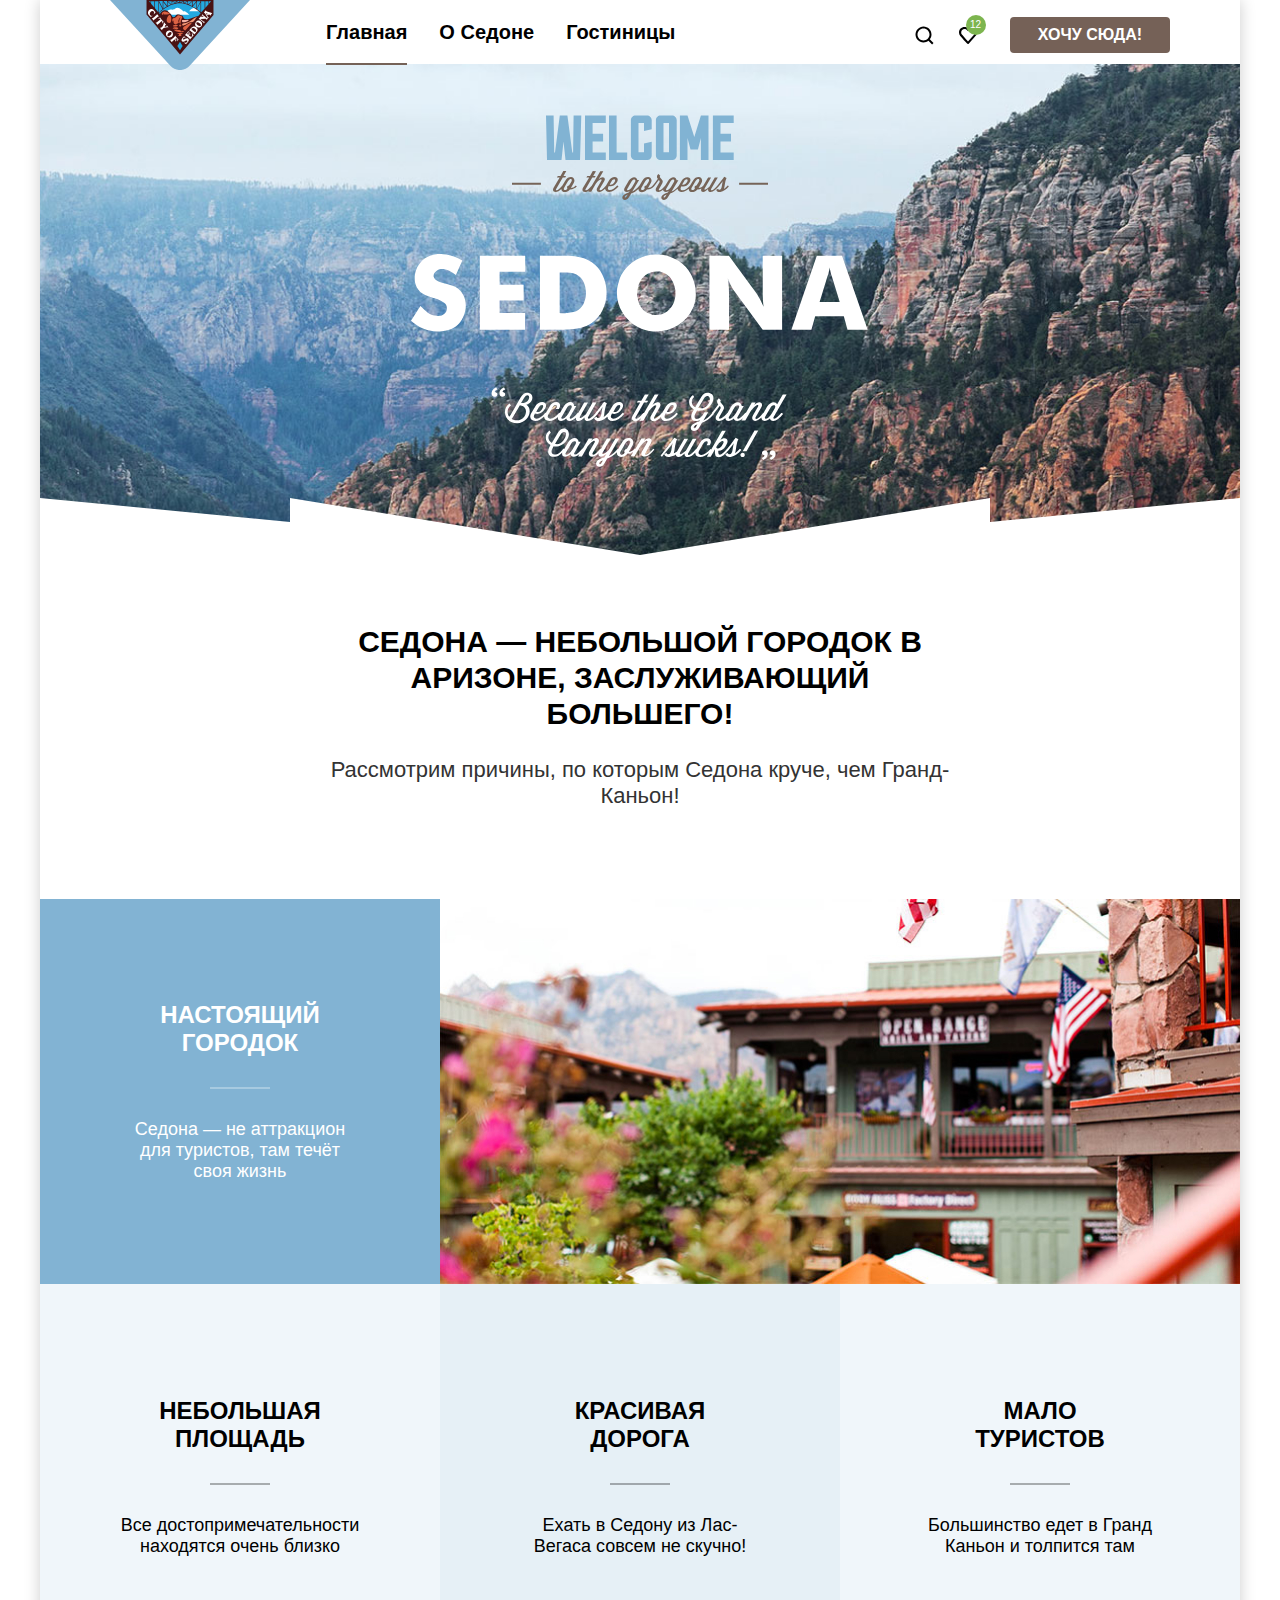
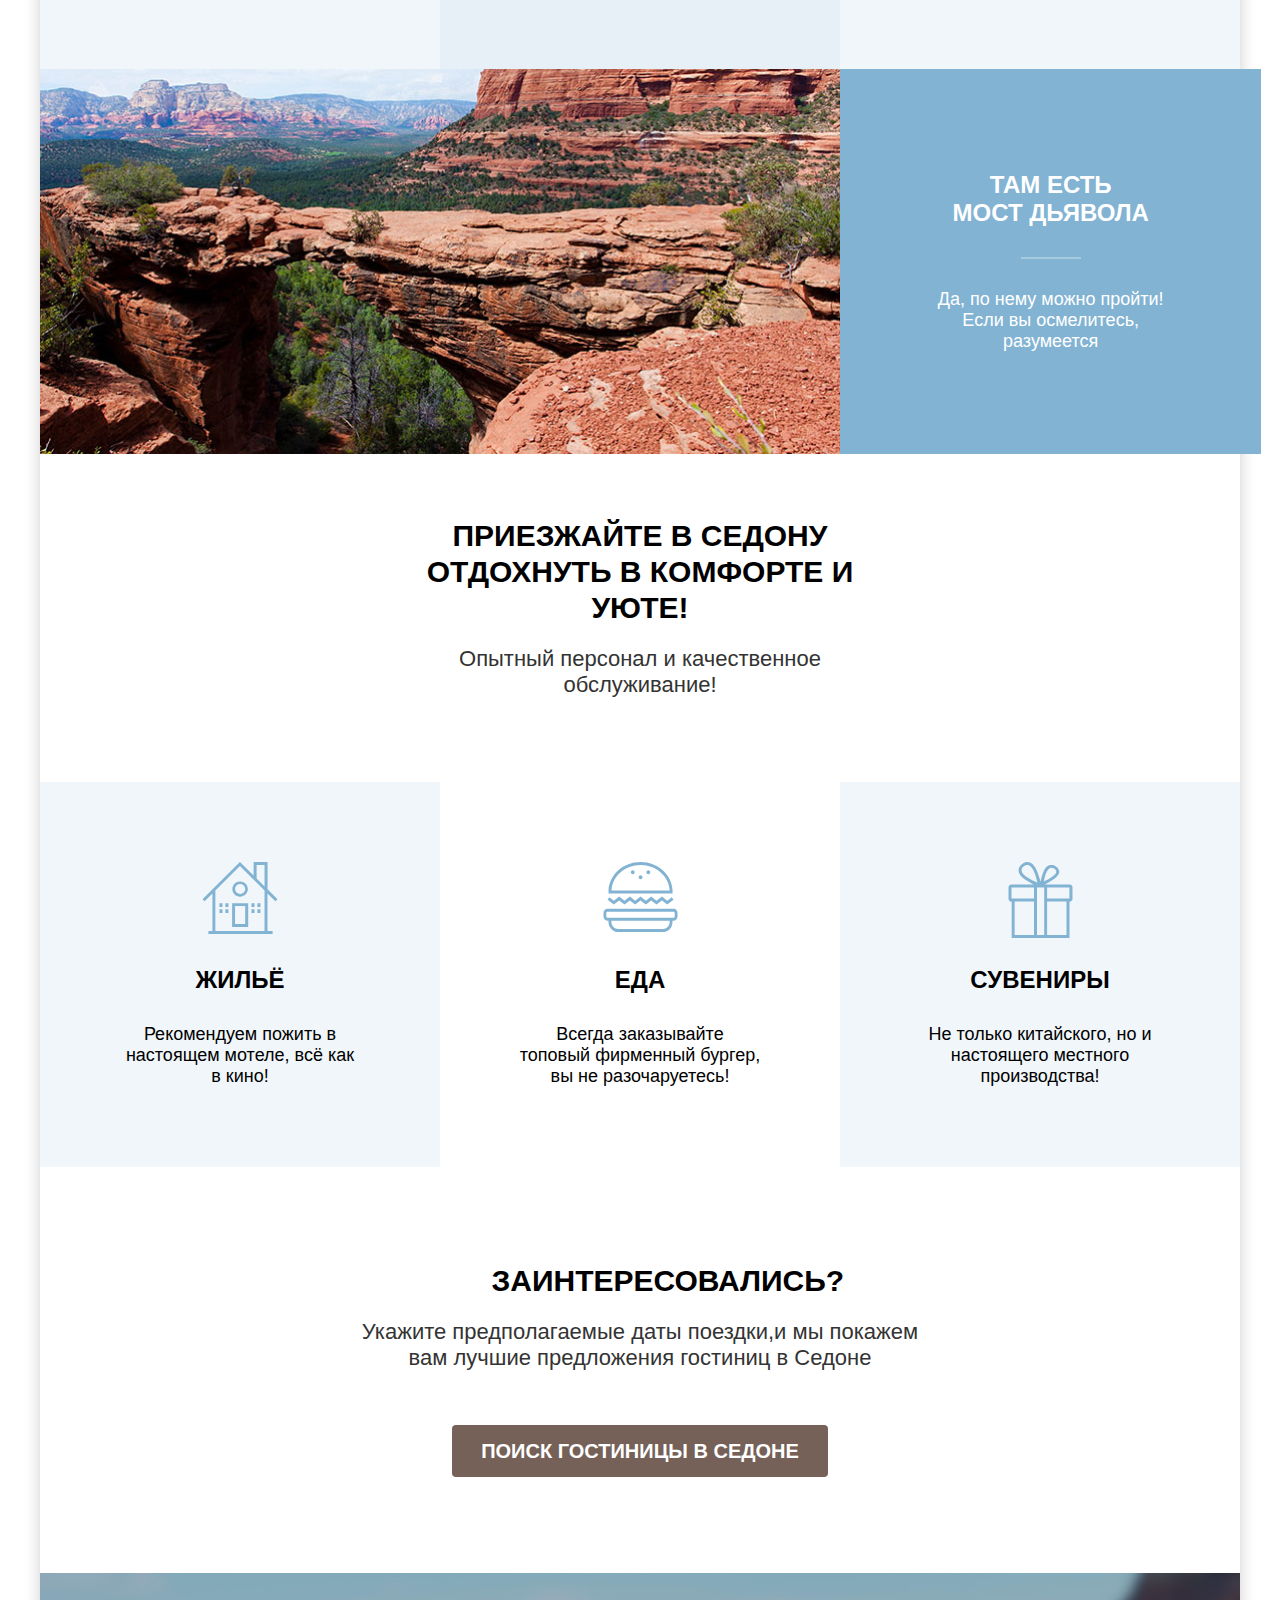
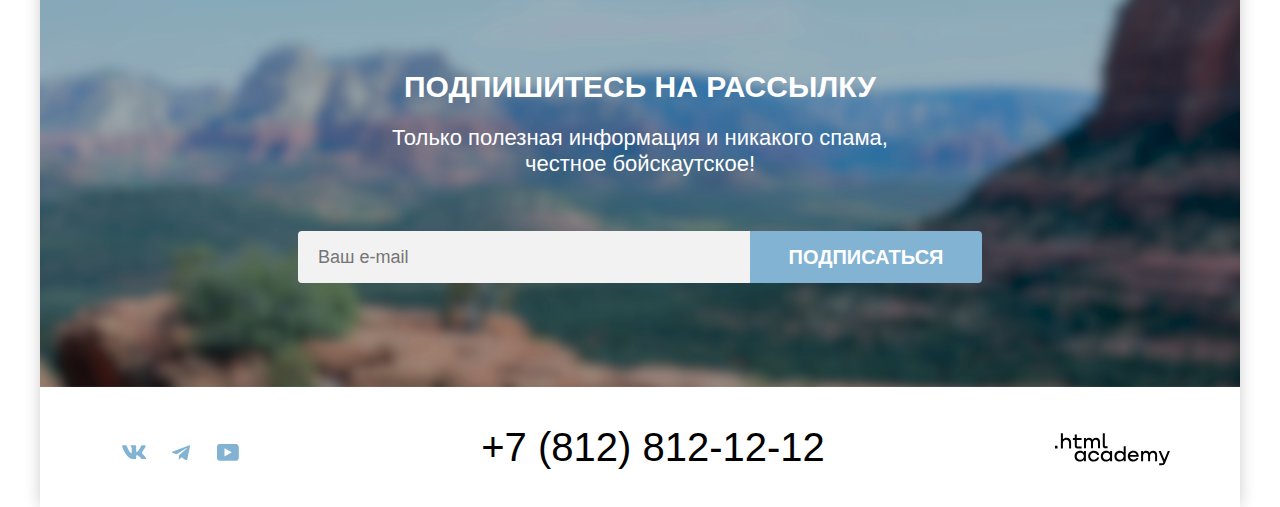
==== index.html @ 796d8c20 "Добавляет коррективы в декор, добавляет фавиконку" ====
<!DOCTYPE html>
<html lang="ru">

  <head>
    <meta charset="utf-8">
    <title>HTML Academy: Седона</title>
    <link href="styles/style.css" rel="stylesheet">
    <link rel="icon" href="favicon.ico" sizes="32x32">
  </head>

  <body class="page">
    <div class="page-container">
      <header class="page-header">
        <nav class="main-nav">
          <a class="logo" href="index.html">
            <img class="logo-image" src="images/logo_sedona.svg" width="140" height="70" alt="Логотип сайта Седона">
          </a>
          <ul class="nav-list">
            <li class="nav-item">
              <a class="nav-link current" href="index.html">Главная</a>
            </li>
            <li class="nav-item">
              <a class="nav-link" href="#">О Седоне</a>
            </li>
            <li class="nav-item">
              <a class="nav-link" href="catalog.html">Гостиницы</a>
            </li>
          </ul>
          <ul class="user-menu-list">
            <li class="user-menu-item">
              <a class="search-link" href="#">
                <span class="visually-hidden">Поиск</span>
              </a>
            </li>
            <li class="user-menu-item">
              <a class="favority-link" href="#">
                <span class="visually-hidden">Гостиниц в изранном</span>
                <span class="like-number-icon">12</span>
              </a>
            </li>
            <li class="user-menu-item want-here-button">
              <a class="button want-here" href="#">Хочу сюда!</a>
            </li>
          </ul>
        </nav>
      </header>

      <main class="page-main">
        <section class="hero">
          <h1 class="visually-hidden">
            Добро пожаловать в Седону</h1>
          <img src="images/welcome.svg" width="458" height="352"
            alt="Welcome to the gorgeous Sedona, because the Grand Canyon sucks!">
        </section>
        <section class="advantages">
          <div class="advantages-title">
            <h2>Седона — небольшой городок в Аризоне, заслуживающий большего!</h2>
            <p class="advantages-main-discription">Рассмотрим причины, по которым Седона круче, чем Гранд-Каньон!</p>
          </div>
          <ul class="advantages-list">
            <li class="advantages-item advantages-background">
              <div class="background-title">
                <h3>Настоящий городок</h3>
                <p class="advantages-description order-1">Седона — не аттракцион для туристов, там течёт своя жизнь</p>
              </div>
              <img src="images/advantages_photo_1.jpg" width="800" height="385"
                alt="Дом с открытой мансардой на фоне гор">
            </li>
            <li class="advantages-item opacity-12">
              <h3>Небольшая площадь</h3>
              <p class="advantages-description">Все&nbsp;достопримечательности находятся очень близко</p>
            </li>
            <li class="advantages-item opacity-20">
              <h3>Красивая дорога</h3>
              <p class="advantages-description">Ехать в Седону из Лас-Вегаса совсем не скучно!</p>
            </li>
            <li class="advantages-item opacity-12">
              <h3>Мало туристов</h3>
              <p class="advantages-description">Большинство едет в Гранд Каньон и толпится там</p>
            </li>
            <li class="advantages-item advantages-background-revers">
              <div class="background-title">
                <h3>Там есть мост&nbsp;дьявола</h3>
                <p class="advantages-description">Да, по нему можно пройти! Если вы осмелитесь, разумеется</p>
              </div>
              <img src="images/advantages_photo_2.jpg" width="800" height="385" alt="Каменный мост через каньон">
            </li>
          </ul>
        </section>
        <section class="services">
          <div class="services-title">
            <h2>Приезжайте в Седону отдохнуть в комфорте и уюте!</h2>
            <p>Опытный персонал и качественное обслуживание!</p>
          </div>
          <ul class="services-list">
            <li class="services-item housing">
              <h3>Жильё</h3>
              <p class="services-description">Рекомендуем пожить в настоящем мотеле, всё как в кино!</p>
            </li>
            <li class="services-item food">
              <h3>Еда</h3>
              <p class="services-description">Всегда заказывайте топовый&nbsp;фирменный&nbsp;бургер, вы не
                разочаруетесь!</p>
            </li>
            <li class="services-item gifts">
              <h3>Сувениры</h3>
              <p class="services-description">Не только китайского, но и настоящего местного производства!</p>
            </li>
          </ul>
        </section>
        <section class="hotels">
          <div class="hotels-title">
            <h2>Заинтересовались?</h2>
            <p>Укажите предполагаемые даты поездки,и мы покажем вам лучшие предложения гостиниц в Седоне</p>
          </div>
          <a class="button search-hotel" href="#">Поиск гостиницы в Седоне</a>
        </section>
        <section class="subscribe">
          <div class="subscribe-title">
            <h2>Подпишитесь на рассылку</h2>
            <p>Только полезная информация и никакого спама, честное&nbsp;бойскаутское!</p>
          </div>
          <form class="subscribe-form" action="https://echo.htmlacademy.ru/" method="post">
            <label for="email">
              <span class="visually-hidden">Ваш e-mail</span>
              <input type="email" name="email-data" id="email" placeholder="Ваш e-mail">
            </label>
            <button class="subscribe-button" type="submit">Подписаться</button>
          </form>
        </section>
      </main>

      <footer class="page-footer">
        <div class="footer-wrapper">
          <h2 class="visually-hidden">Мы в социальных сетях</h2>
          <ul class="social-list">
            <li class="social-item">
              <a class="social-link vk" href="#">
                <span class="visually-hidden">VKontakte</span>
              </a>
            </li>
            <li class="social-item">
              <a class="social-link twitter" href="#">
                <span class="visually-hidden">Twitter</span>
              </a>
            </li>
            <li class="social-item">
              <a class="social-link youtube" href="#">
                <span class="visually-hidden">Youtube</span>
              </a>
            </li>
          </ul>
          <div class="contacts">
            <a class="phone-number" href="tel:+78128121212">+7 (812) 812-12-12</a>
          </div>
          <a class="developer-link" href="https://htmlacademy.ru/intensive/htmlcss">
            <img class="developer-image" src="images/logo_developer.svg" width="115" height="33"
              alt="Логотип htmlacademy">
          </a>
        </div>
      </footer>
    </div>
  </body>

</html>
---- styles/style.css ----
@font-face {
  font-family: "PT Sans";
  src: url("../fonts/ptsans-400.woff2") format("woff2");
  font-weight: 400;
  font-style: normal;
  font-display: swap;
}

@font-face {
  font-family: "PT Sans";
  src: url("../fonts/ptsans-700.woff2") format("woff2");
  font-weight: 700;
  font-style: normal;
  font-display: swap;
}

body {
  min-height: 100%;
  margin: 0 auto;
  color: rgba(0, 0, 0, 1);
  font-family: 'PT Sans', 'Arial', sans-serif;
  font-weight: 400;
  font-style: normal;
  font-size: 22px;
  line-height: 26px;
  background-color: rgba(255, 255, 255, 1);
}

.page-container {
  display: flex;
  flex-direction: column;
  min-height: 100vh;
  width: 1200px;
  max-width: 1200px;
  margin: 0 auto;
  box-shadow: 0 0 15px rgba(0, 0, 0, 0.2);
}

.page-main, .catalog-main {
  flex-grow: 1;
}

.page-header {
  position: relative;
}

.logo {
  display: block;
  width: 140px;
  margin-right: 30px;
}

.logo img {
  display: inline-block;
  vertical-align: top;
}

.hero {
  width: 1200px;
  background-color: rgba(164, 203, 227, 1);
  background-image: url(../images/background_mask.svg), url(../images/background_hero.jpg);
  background-repeat: no-repeat, no-repeat;
  background-position: 50% 100%, 50% 50%;
  background-size: contain, cover;
  margin: 0;
  margin-top: -6px;
  padding: 51px 371px 82px 371px;
  box-sizing: border-box;
}

.subscribe, .subscribe-catalog, .filter-wrapper {
  color: rgba(255, 255, 255, 1);
  background-image: url(../images/background_subscribe.png);
  background-repeat: no-repeat;
  background-position: 50% 50%;
  background-size: cover;
  background-color: rgba(164, 203, 227, 1);
  margin: 0;
  padding: 96px 258px 104px 258px;
}

.subscribe form {
  text-align: center;
}

.subscribe-catalog {
  background-image: none;
  background-color: rgba(255, 255, 255, 1);
}

.subscribe-catalog h2 {
  color: rgba(0, 0, 0, 1);
}

.subscribe-catalog .subscribe-catalog-description, .subscribe p {
  font-size: 22px;
  line-height: 26px;
  color: rgba(51, 51, 51, 1);
  margin-top: 20px;
  margin-bottom: 54px;
}

.subscribe p {
  margin-bottom: 20px;
}

.filter-wrapper {
  background-image: url(../images/background_filter.png);
  background-color: rgba(113, 162, 191, 1);
  margin-top: -6px;
  margin-bottom: 50px;
  padding: 70px;
  padding-top: 35px;
}

.filter-wrapper h1 {
  margin: 0;
  padding: 0;
}

.breadcrumbs-link {
  color: rgba(255, 255, 255, 1);
  font-size: 16px;
  line-height: 21px;
  text-decoration: none;
}

.advantages-background, .advantages-background-revers {
  background-color: rgba(130, 179, 211, 1);
  color: rgba(255, 255, 255, 1);
  margin: 0;
}

.subscribe-form input,
.cost input {
  font-family: inherit;
  font-weight: inherit;
  font-size: 18px;
  line-height: 24px;
}

.cost input {
  color: rgba(0, 0, 0, 1);
  font-weight: 700;
  padding: 12px 0 12px 20px;
}

.details, .favority-button, .current-favority {
  max-width: 140px;
  display: block;
  padding: 8px 12px;
  color: rgba(255, 255, 255, 1);
  border-radius: 4px;
  font-family: inherit;
  font-weight: 700;
  font-size: 16px;
  line-height: 20px;
  text-transform: uppercase;
  border: none;
  box-sizing: border-box;
  text-align: center;
  overflow-wrap: break-word;
}

.details{
  background-color: rgba(117, 97, 87, 1);
  text-decoration: none;
}

.favority-button {
  background-color: rgba(130, 179, 211, 1);
}

.current-favority {
  background-color: rgba(125, 181, 79, 1);
}

.nav-list a,
.social-item a,
.contacts a,
.hotel-view-item a,
.hotel-link,
.pagination-link {
  color: rgba(0, 0, 0, 1);
  text-decoration: none;
  padding: 0;
}

.nav-item {
  position: relative;
  font-weight: 700;
  font-size: 20px;
  line-height: 24px;
}

.advantages h2,
.services-title h2,
.hotels h2,
.subscribe h2,
.footer-wrapper h2 .hotel-sorting h2,
.pagination h2,
.subscribe-catalog h2,
.cost-select-wrapper h2 {
  font-weight: 700;
  font-size: 30px;
  line-height: 36px;
  text-transform: uppercase;
  text-align: center;
  margin: 0;
}

.advantages-item h3,
.services-item h3,
.hotel-gallery-item h3 {
  font-size: 24px;
  line-height: 28px;
  text-transform: uppercase;
  text-align: center;
}

.services-title p,
.hotels p {
  color: rgba(51, 51, 51, 1);
  font-size: 22px;
  line-height: 26px;
  text-align: center;
}

.advantages-item,
.advantages-item .advantages-description,
.services-item .services-description {
  font-size: 18px;
  line-height: 21px;
}

.services-item .services-description {
  margin: 0;
  margin-top: 15px;
  padding: 0;
  text-align: center;
}

.services-item h3 {
  margin: 0;
  margin-bottom: 15px;
}

.subscribe p,
.filter-wrapper p,
.filter-wrapper span {
  color: rgba(255, 255, 255, 1);
  text-align: center;
}

.opacity-12, .opacity-20, .services-item {
  width: 400px;
  min-height: 385px;
  background-color: rgba(131, 179, 211, 0.12);
  margin: 0;
  box-sizing: border-box;
  display: flex;
  justify-content: center;
  flex-direction: column;
  align-items: center;
}

.opacity-12, .opacity-20 {
  padding: 80px 85px;
}

.services-item {
  padding: 183px 85px 80px;
}
.opacity-12, .opacity-20 {
  gap: 30px;
}

.opacity-20 {
  background-color: rgba(131, 179, 211, 0.2);
}

.food {
  background-color: rgba(255, 255, 255, 1);
}

.services-item {
  justify-content: flex-end;
}

.search-hotel, .subscribe-button {
  display: block;
  color: rgba(255, 255, 255, 1);
  font-weight: 700;
  font-size: 20px;
  line-height: 36px;
  padding: 8px 0;
  text-transform: uppercase;
  text-align: center;
  text-decoration: none;
}

.search-hotel {
  margin: 0 auto;
  width: 376px;
  background-color: rgba(117, 97, 87, 1);
  border-radius: 4px;
}

.subscribe-button {
  width: 232px;
  background-color: rgba(130, 179, 211, 1);
  font-family: inherit;
  border: none;
  border-radius: 0 4px 4px 0;
}

.subscribe-button:hover, .filter-form-apply:hover, .favority-button:hover, .pagination-link:hover,
.subscribe-button:focus, .filter-form-apply:focus, .favority-button:focus, .pagination-link:focus {
  background-color: rgba(104, 162, 202, 1);
}

.subscribe-button:active, .filter-form-apply:active, .favority-button:active, .pagination-link:active {
  background-color: rgba(130, 179, 211, 1);
  color: rgba(255, 255, 255, 0.3);
}

.pagination-link:hover {
  border: 1px solid rgba(130, 179, 211, 1);
}

.phone-number {
  font-size: 40px;
  line-height: 40px;
}

.catalog-title {
  font-weight: 700;
  font-size: 60px;
  line-height: 78px;
}

.hotel-filter-form legend {
  font-weight: 700;
  font-size: 20px;
  line-height: 24px;
}

.hotel-filter-form label {
  font-size: 18px;
  line-height: 23px;
}

.hotel-gallery-list h3 {
  text-transform: none;
}

.filter-form-apply, .filter-form-reset {
  width: 191px;
  max-height: 36px;
  color: rgba(255, 255, 255, 1);
  border: transparent;
  padding: 8px;
  font-family: inherit;
  font-weight: 700;
  font-size: 16px;
  line-height: 20px;
  text-transform: uppercase;
  text-align: center;
  box-sizing: border-box;
}

.filter-form-apply {
  background-color: rgba(130, 179, 211, 1);
  border-radius: 4px;
  margin: 56px 0 32px 0;
}

.filter-form-reset {
  background-color: transparent;
  margin: 0;
}

.filter-form-reset:hover {
  opacity: 0.6;
}

.filter-form-reset:active {
  opacity: 0.3;
}

.cost-select-wrapper select {
  color: rgba(51, 51, 51, 1);
  font-family: inherit;
  font-weight: 400;
  font-style: normal;
  font-size: 18px;
  line-height: 21px;
}

.hotel-gallery-item .rating {
  width: 140px;
  color: rgba(51, 51, 51, 1);
  background-color: rgba(242, 242, 242, 1);
  font-size: 16px;
  line-height: 20px;
  text-transform: uppercase;
  padding: 9px 0 8px 0;
  border-radius: 4px;
  box-sizing: border-box;
  text-align: center;
}

.hotel-gallery-item p {
  font-size: 18px;
  line-height: 21px;
  color: rgba(51, 51, 51, 1);
  margin: 0;
  padding: 0;
}

.current-pagination,
.pagination-item .current-pagination-link {
  background-color: rgba(242, 242, 242, 1);
  color: rgba(0, 0, 0, 1);
  border-radius: 4px;
}

.ellipsis {
  background-color: rgba(255, 255, 255, 1);
}

.pagination-item .ellipsis-link {
  color: rgba(0, 0, 0, 1);
  background-color: rgba(255, 255, 255, 1)
}

.pagination-link {
  font-weight: 700;
  font-size: 20px;
  line-height: 36px;
  display: flex;
  justify-content: center;
  align-items: center;
  min-width: 60px;
  height: 60px;
  color: rgba(255, 255, 255, 1);
  background-color: rgba(130, 179, 211, 1);
  border-radius: 4px;
  padding: 12px 10px;
  box-sizing: border-box;
}

/* СЕТКИ */

.nav-list,
.user-menu-list,
.advantages-list,
.services-list,
.social-list,
.breadcrumbs-list,
.hotel-view-list,
.hotel-gallery-list,
.pagination-list {
  margin: 0;
  padding: 0;
  list-style: none;
}

.main-nav {
  margin: 0 70px 0 70px;
  display: flex;
  gap: 30px;
  padding: 0;
}

.nav-list {
  width: 100%;
  display: flex;
  flex-wrap: wrap;
  align-items: flex-start;
  box-sizing: border-box;
}

.user-menu-list {
  width: 268px;
  display: flex;
  align-items: center;
}

.nav-item a {
  display: block;
  padding: 20px 16px;
}

.visually-hidden {
  position: fixed;
  transform: scale(0);
}

.search-link, .favority-link {
  height: 64px;
  display: block;
  background-repeat: no-repeat;
  background-position: 50% 50%;
  padding: 22px 12px 22px 12px;
  box-sizing: border-box;
}

.search-link {
  background-image: url(../images/icons/search_icon.svg);
}

.favority-link {
  background-image: url(../images/icons/heart_icon.svg);
  text-decoration: none;
  position: relative;
}

.like-number-icon {
  position: absolute;
  top: 12px;
  left: 20px;
  display: block;
  width: 20px;
  height: 20px;
  font-size: 10px;
  line-height: 10px;
  background-color: rgba(125, 181, 79, 1);
  color: rgba(255, 255, 255, 1);
  border-radius: 50%;
  padding: 5px 5px 5px 4px;
  /* margin: 0 4px 0 20px; */
  text-decoration: none;
  box-sizing: border-box;
}

.like-number-icon:hover, .current-favority:hover {
  background-color: rgba(108, 158, 66, 1);
}

.like-number-icon:focus, .current-favority:focus {
  background-color: rgba(108, 158, 66, 1);
}

.like-number-icon:active, .current-favority:active {
  background-color: rgba(125, 181, 79, 1);
  color: rgba(255, 255, 255, 0.3);
}

.user-menu-item {
  width: 44px;
  text-align: center;
}

.want-here-button {
  width: 160px;
  margin: 14px 0 14px 20px;
  background-color: rgba(117, 97, 87, 1);
  font-family: inherit;
  font-weight: 700;
  font-size: 16px;
  line-height: 20px;
  text-transform: uppercase;
  border: none;
  border-radius: 4px;
  text-align: center;
}

.want-here-button:hover, .search-hotel:hover, .details:hover {
  background-color: rgba(97, 80, 72, 1);
}

.want-here-button:focus, .search-hotel:focus, .details:focus {
  background-color: rgba(97, 80, 72, 1);
}

.want-here-button:active, .search-hotel:active, .details:active {
  background-color: rgba(117, 97, 87, 1);
  color: rgba(255, 255, 255, 0.3);
}

.want-here:active {
  color: rgba(255, 255, 255, 0.3);
}

.want-here-button:disabled, .search-hotel:disabled, .details:disabled,
.subscribe-button:disabled, .filter-form-apply:disabled, .favority-button:disabled, .pagination-link:disabled,
.like-number-icon:disabled, .current-favority:disabled,
.filter-form-reset:disabled {
  background-color: rgba(229, 229, 229, 1);
}

.want-here {
  display: block;
  padding: 8px 0 8px 0;
  text-decoration: none;
  color: rgba(255, 255, 255, 1);
}

.advantages {
  margin: 0;
  padding: 0;
}

.advantages-title {
  padding: 69px 290px 44px 290px;
  margin-bottom: 21px;
}

.advantages h2 {
  margin: 0;
  margin-bottom: 25px;
}

.advantages-main-discription {
  color: rgba(51, 51, 51, 1);
  font-size: 22px;
  line-height: 26px;
  text-align: center;
  margin-top: 25px;
  margin-bottom: 25px;
}

.advantages-list {
  display: flex;
  flex-wrap: wrap;
}

.advantages-background {
  display: grid;
  grid-template-columns: 1fr 2fr;
}

.advantages-background-revers {
  display: grid;
  grid-template-columns: 2fr 1fr;

}
.advantages-background-revers img {
  order: -1;
}

.advantages-background img {
  min-width: 100%;
}

.background-title {
  min-height: 385px;
  margin: 0 auto;
  padding: 80px 85px;
  box-sizing: border-box;
  display: flex;
  flex-direction: column;
  align-items: center;
  justify-content: center;
  gap: 30px;
}

.background-title h3, .opacity-12 h3, .opacity-20 h3 {
  margin: 0;
  padding: 0 27.5px 0 27.5px;
}

.background-title h3::after {
  content: "";
  width: 60px;
  border-bottom: 2px solid rgba(255, 255, 255, 0.3);
  display: block;
  margin: 30px auto 0;
}

.opacity-12 h3::after, .opacity-20 h3::after {
  content: "";
  width: 60px;
  border-bottom: 2px solid rgba(0, 0, 0, 0.3);
  display: block;
  margin: 30px auto 0;
}

.background-title p, .opacity-12 p, .opacity-20 p {
  margin: 0;
  padding: 0;
  text-align: center;
}

.services-title {
  margin: 0;
  padding: 64px 345px;
}

.services-title h2 {
  margin: 0;
  margin-bottom: 20px;
  padding: 0;
}

.services-title p {
  margin: 20px 0 20px 0;
  padding: 0;
}

.services-list {
  display: flex;
  flex-wrap: wrap;
}

.housing, .food, .gifts {
  background-repeat: no-repeat;
  background-position: 50% 80px;
}

.housing{
  background-image: url(../images/icons/housing.svg);
}

.food {
  background-image: url(../images/icons/food.svg);
}

.gifts {
  background-image: url(../images/icons/gifts.svg);
}

.hotels {
  padding: 96px 304px;
}

.hotels h2 {
  margin: 0;
  margin-bottom: 20px;
  padding: 0 147.5px;
}

.hotels p {
  margin: 20px 0 20px 0;
}

.hotels-title {
  padding-bottom: 34px;
}

.subscribe h2 {
  margin-bottom: 20px;
}

.subscribe-title {
  padding-bottom: 34px;
}

.subscribe-form {
  display: flex;
  justify-content: center;
}

.subscribe-form input {
  width: 452px;
  background-color: rgba(242, 242, 242, 1);
  border: none;
  border-radius: 4px 0 0 4px;
  padding: 14px 0 14px 20px;
  box-sizing: border-box;
}

.subscribe-form input:hover {
  background-color: rgba(230, 230, 230, 1);
}

.subscribe-form input:focus-visible {
  background-color: rgba(230, 230, 230, 1);
}

.breadcrumbs-list {
  display: flex;
  justify-content: flex-start;
  align-items: center;
  gap: 11px;
  margin: 8px 0 40px 0;
  padding: 0;
}

.page-home {
  display: block;
  width: 13px;
  height: 15px;
  background-image: url(../images/icons/home_icon.svg);
  background-repeat: no-repeat;
  background-position: 50% 50%;
  padding: 0 0 2px 0;
  margin: 3px 0;
  box-sizing: border-box;
}

.breadcrumbs-item {
  display: flex;
  align-items: center;
  gap: 11px;
}

.breadcrumbs-item:not(:last-child)::after {
  content: "";
  display: block;
  position: relative;
  background-image: url(../images/icons/breadcrumbs.svg);
  background-repeat: no-repeat;
  background-position: 50% 50%;
  width: 7px;
  height: 10px;
  top: 1px;
}

.breadcrumbs-link:hover {
  color: rgba(255, 255, 255, 0.6);
}

.breadcrumbs-link:active {
  color: rgba(255, 255, 255, 0.3);
}

.hotel-filter-form fieldset {
  border: none;
  margin: 0;
  padding: 0;
}

.hotel-filter-form-wrapper {
  display: flex;
  gap: 70px;
}

.infrastructure {
  min-width: 150px;
  max-width: 185px;
  display: flex;
  flex-direction: column;
  box-sizing: border-box;
}

.infrastructure label, .living-type label, .infrastructure-title, .living-type-title, .living-cost-title {
  margin: 0;
}

.infrastructure label, .living-type label {
  margin-bottom: 16px;
  display: flex;
  gap: 16px;
}

.infrastructure-title, .living-type-title, .living-cost-title {
  margin-bottom: 32px;
}

.infrastructure label:last-child, .living-type label:last-child {
  margin-bottom: 0;
}

.hotel-filter-form-wrapper .living-type {
  min-width: 150px;
  max-width: 185px;
  display: flex;
  flex-direction: column;
  margin-right: 70px;
  box-sizing: border-box;
}

.living-cost {
  width: 288px;
  display: flex;
  flex-direction: column;
  box-sizing: border-box;
}

.cost-input-wrapper {
  display: flex;
  gap: 2px;
}

.cost-input-wrapper input {
  position: relative;
  background-color: rgba(242, 242, 242, 1);
  width: 143px;
  max-height: 48px;
  border: none;
  margin: 0;
  box-sizing: border-box;
}

.cost-input-wrapper input:hover {
  background-color: rgba(230, 230, 230, 1);
}

.cost-input-wrapper input:focus-visible {
  background-color: rgba(230, 230, 230, 1);
}

.cost {
  margin: 0;
  padding: 0;
}

.form-buttons {
  width: 191px;
  display: flex;
  flex-direction: column;
}

.cost-select-wrapper {
  max-width: 1060px;
  display: flex;
  align-items: center;
  margin: 0 70px 40px 70px;
  gap: 70px;
}

.cost-select-wrapper h2 {
  min-width: 338px;
  padding: 7px 0 7px 0;
  margin: 0;
  margin-right: auto;
}

.cost-select-wrapper select {
  display: block;
  width: 292px;
  padding: 14px 20px;
  border: 2px solid rgba(229, 229, 229, 1);
  border-radius: 4px;
}

.cost-select-wrapper select:hover {
  border: 2px solid rgba(104, 162, 202, 1);
  border-radius: 4px;
}

.cost-select-wrapper select:disabled {
  border: 2px solid rgba(0, 0, 0, 0.3);
  border-radius: 4px;
  color: rgba(0, 0, 0, 0.3);
}

.hotel-view-list {
  display: flex;
  gap: 10px;
}

.tile, .card, .list {
  display: block;
  width: 48px;
  height: 48px;
  border-radius: 4px;
  background-repeat: no-repeat;
  background-position: 50% 50%;
  padding: 14px, 12px, 14px, 12px;
}

.tile{
  border: 2px solid rgba(0, 0, 0, 1);
  background-image: url(../images/icons/tile_icon.svg);
}

.card {
  border: 2px solid rgba(229, 229, 229, 1);
  background-image: url(../images/icons/cadr_icon.svg);
}

.list {
  border: 2px solid rgba(229, 229, 229, 1);
  background-image: url(../images/icons/list_icon.svg);
}

.hotel-gallery-list {
  display: flex;
  flex-wrap: wrap;
  gap: 20px;
  margin: 0 70px 40px 70px;
  padding-bottom: 40px;
  border-bottom: 1px solid rgba(230, 230, 230, 1);
}

.hotel-gallery-item {
  min-width: 340px;
  padding: 20px;
  box-sizing: border-box;
  display: grid;
  grid-template-columns: 1fr 1fr;
  grid-template-rows: auto 1fr;
  gap: 16px 20px;
  border-radius: 4px;
  box-shadow: 0 0 0 1px rgba(230, 230, 230, 1);
}

.image-link {
  display: block;
  margin: 0;
  grid-column: 1 / -1;
}

.image-link img {
  display: block;
  width: 100%;
  height: 100%;
  object-fit: scale-down;
}

.hotel-gallery-item h3 {
  grid-column: 1 / -1;
  margin: 0;
  text-align: left;
}

.hotel-cost {
  text-align: right;
}

.pagination-list {
  display: flex;
  gap: 8px;
  align-items: center;
  margin: 0 70px 60px 70px;
}

.social-link {
  display: flex;
  justify-content: center;
  align-items: center;
  min-width: 47px;
  min-height: 40px;
  box-sizing: border-box;
}

.social-link::before {
  content: "";
  display: block;
  background-repeat: no-repeat;
  background-position: 50% 50%;
  color: rgba(131, 179, 211, 1);
}

.vk::before {
  width: 24px;
  height: 14px;
  background-image: url(../images/icons/vk_icon.svg);
  z-index: -1;
}

.twitter::before {
  width: 18px;
  height: 15px;
  background-image: url(../images/icons/twitter_icon.svg);

}

.youtube::before {
  width: 22px;
  height: 17px;
  background-image: url(../images/icons/youtube_icon.svg);
}

.vk:hover {
  width: 24px;
  height: 14px;
  background-image: url(../images/icons/vk_icon_hover.svg);
  background-repeat: no-repeat;
  background-position: 50% 50%;
  color: red;
}

.footer-wrapper {
  display: flex;
  gap: 42px;
  align-items: center;
}

.social-list {
  display: flex;
  flex-wrap: wrap;
  align-items: center;
  margin: 45px auto 35px 70px;
}

.contacts {
  padding: 5px 0 5px 0;
  text-align: center;
}

.developer-link {
  display: block;
  margin: 40px 70px 30px auto;
}

.current::before {
  content: "";
  position: absolute;
  width: calc(100% - 32px);
  border-bottom: 2px solid rgba(117, 98, 87, 1);
  bottom: -1px;
}

.control-input, .control-input-radio {
  appearance: none;
  margin: 0;
  width: 20px;
  height: 20px;
  background-color: rgba(255, 255, 255, 1);
  background-repeat: no-repeat;
  background-position: 50% 50%;
  position: relative;
  top: 1px;
}

.control-input {
  border-radius: 4px;
}

.control-input-radio {
  border-radius: 50%;
}

.control-input:checked {
  background-image: url(../images/icons/input.svg);
  background-size: 12px 10px;
}

.control-input-radio:checked {
  background-image: url(../images/icons/tick.svg);
  background-size: 10px 10px;
}

.control-input:hover, .control-input-radio:hover,
.control-input:checked:hover, .control-input-radio:checked:hover {
  opacity: 0.6;
}

.control-input:focus, .control-input-radio:focus,
.control-input:checked:focus, .control-input-radio:checked:focus {
  border: 3px solid rgba(131, 179, 211, 1);
}
.control-input:active, .control-input-radio:active,
.control-input:checked:active, .control-input-radio:checked:active {
  opacity: 0.3;
}

.infrastructure label:hover, .living-type label:hover {
  opacity: 0.6;
}

.infrastructure label:active, .living-type label:active {
  opacity: 0.3;
}

.phone-number:hover, .nav-link:hover, .developer-link img:hover {
  color: rgba(117, 97, 87, 1);
}

.phone-number:focus, .nav-link:focus {
  color: rgba(117, 97, 87, 1);
}

.phone-number:active, .nav-link:active {
  color: rgba(117, 97, 87, 0.3);
}

.view:hover, .view:active {
  border: 2px solid rgba(0, 0, 0, 1);
}

.view:focus {
  border: 2px solid rgba(104, 162, 202, 1);
}
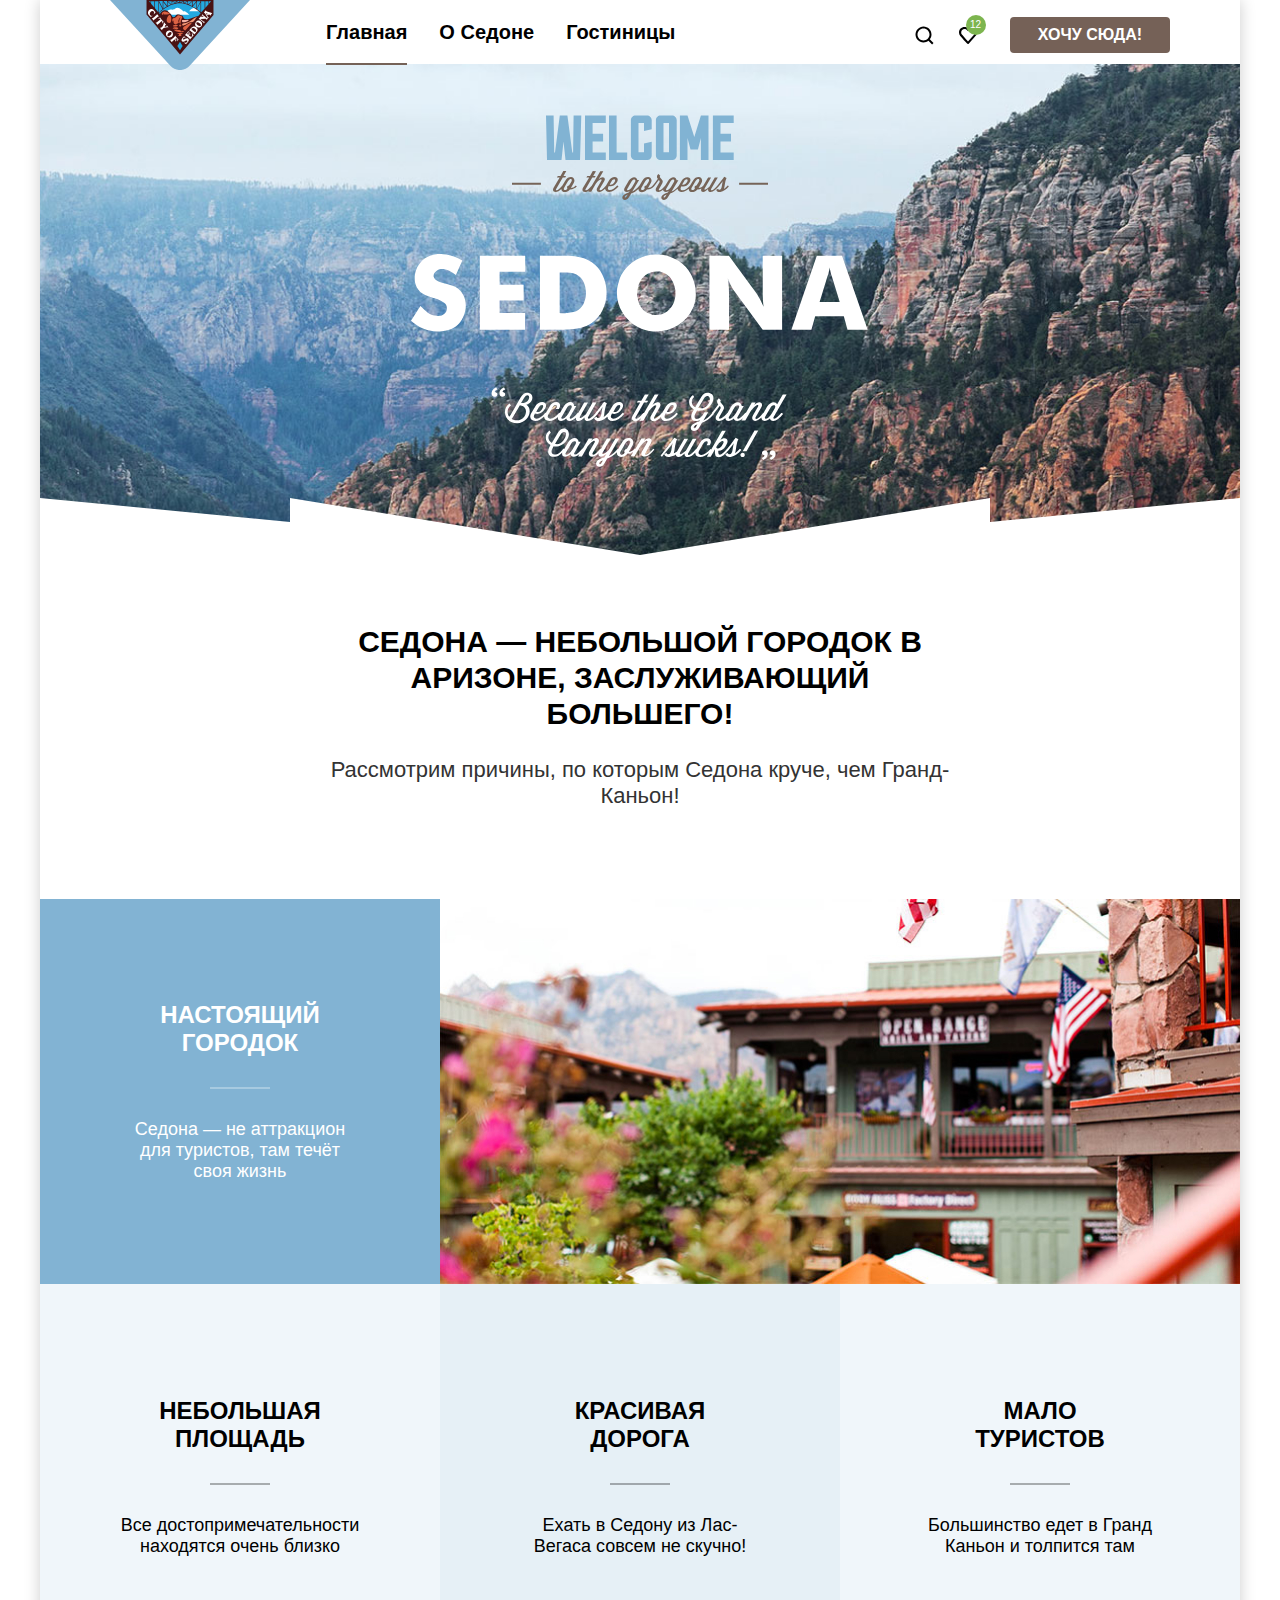
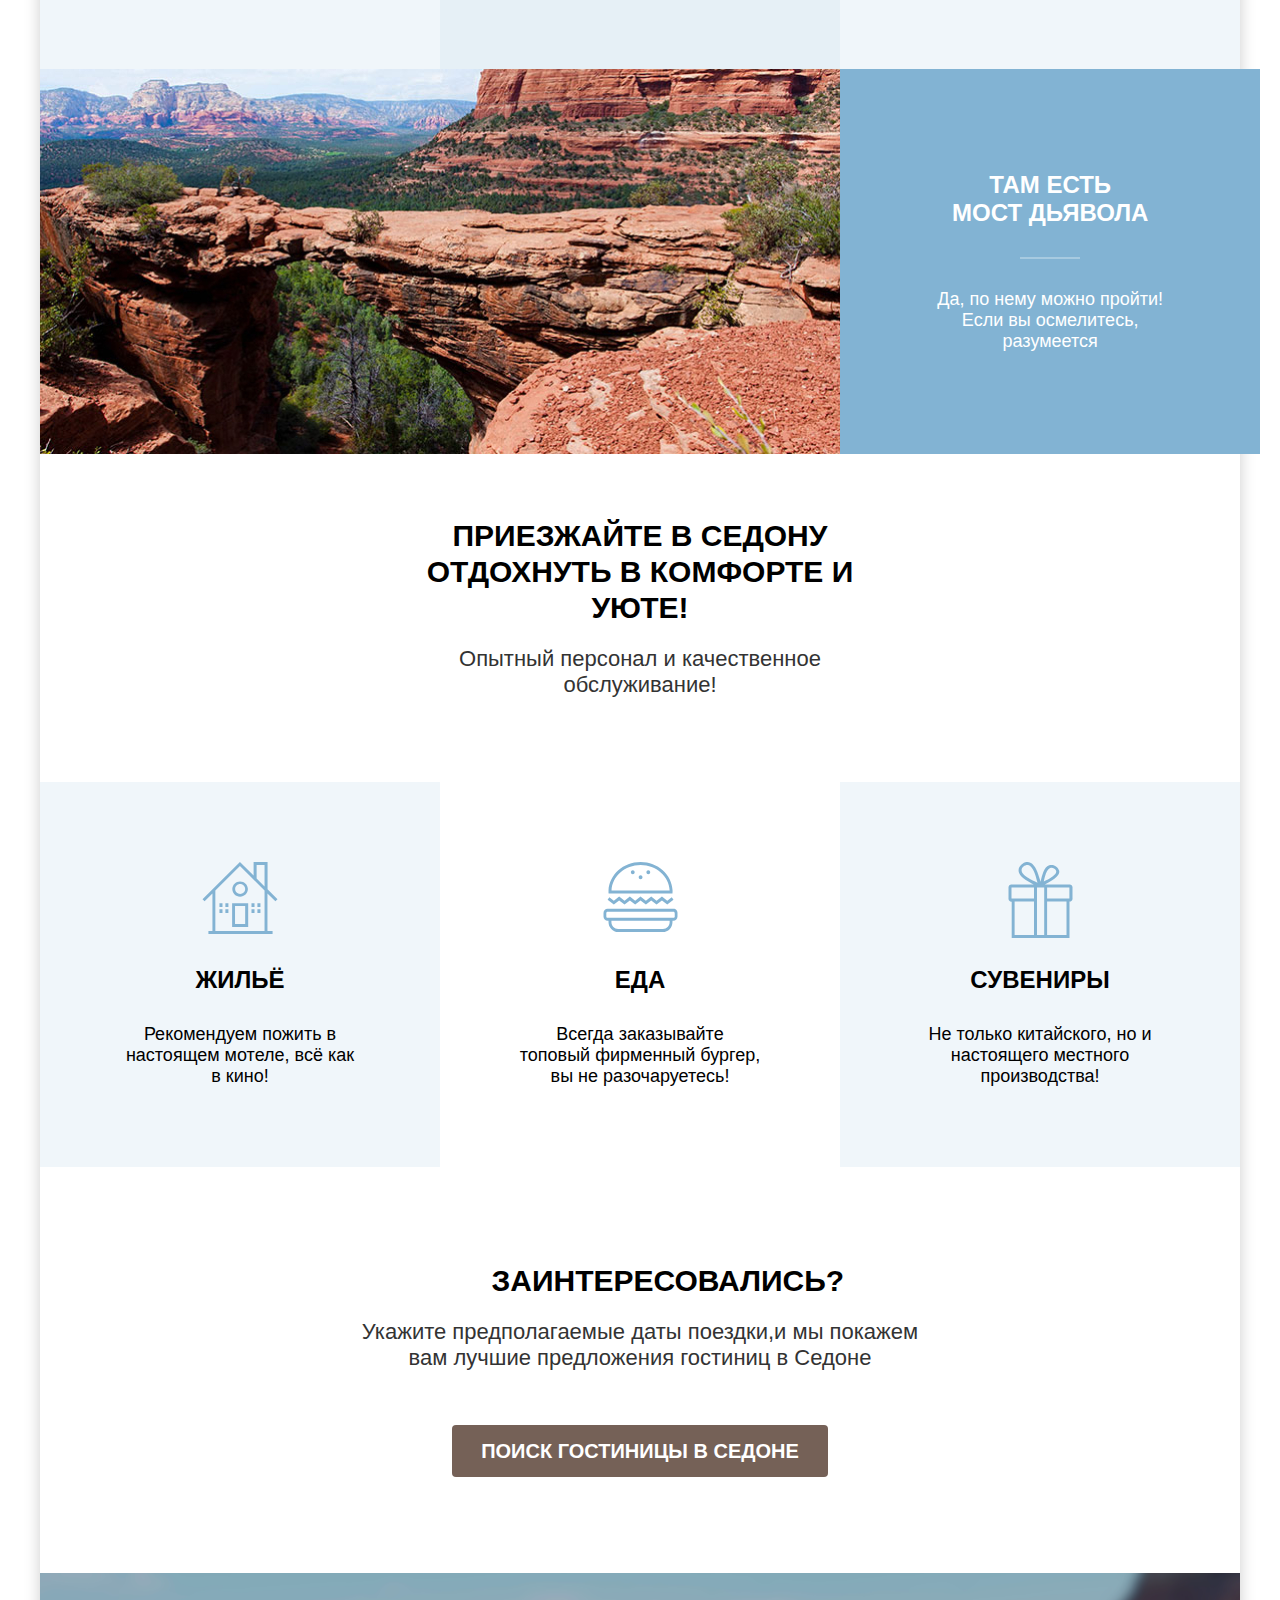
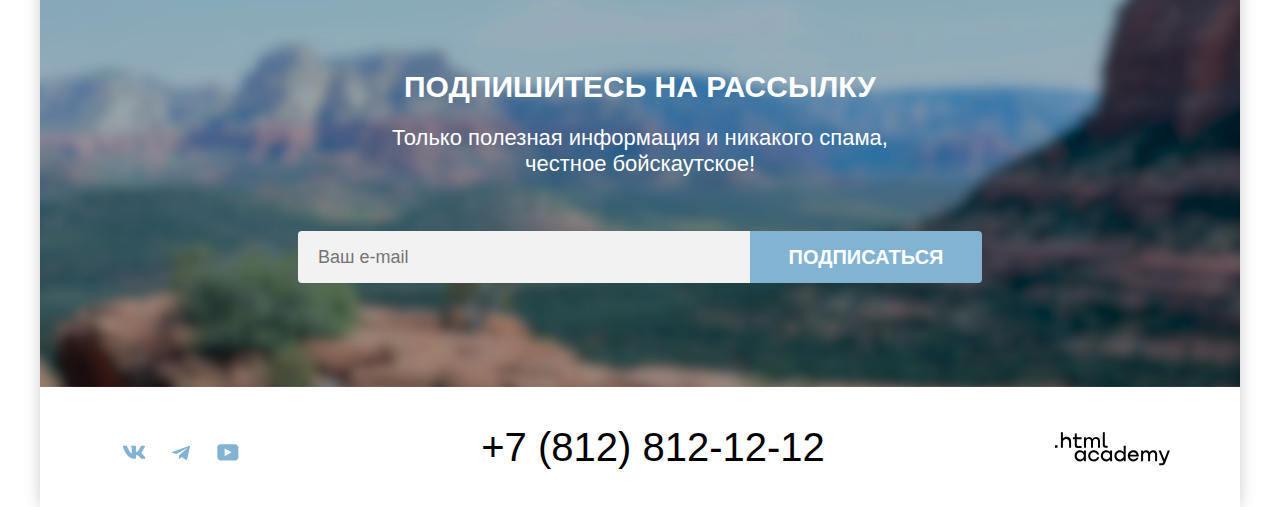
==== commit c0a51a48: "Обновляет декоры" ====
--- a/index.html
+++ b/index.html
@@ -3,7 +3,7 @@
 
   <head>
     <meta charset="utf-8">
-    <title>HTML Academy: Седона</title>
+    <title>Добро пожаловать в Седону</title>
     <link href="styles/style.css" rel="stylesheet">
     <link rel="icon" href="favicon.ico" sizes="32x32">
   </head>
@@ -154,8 +154,7 @@
             <a class="phone-number" href="tel:+78128121212">+7 (812) 812-12-12</a>
           </div>
           <a class="developer-link" href="https://htmlacademy.ru/intensive/htmlcss">
-            <img class="developer-image" src="images/logo_developer.svg" width="115" height="33"
-              alt="Логотип htmlacademy">
+              <svg class="developer-image" xmlns="http://www.w3.org/2000/svg" width="115" height="34" fill="none"><path d="M0 13.256v2.6h2.5v-2.6H0ZM11.6 4.856c-1.6 0-2.8.7-3.6 1.7h-.1v-6.2h-2v15.5h2v-5.3c0-2.1 1.3-3.6 3.3-3.6 1.8 0 2.9 1.4 2.9 3.2v5.7h2v-6.1c.1-3-1.8-4.9-4.5-4.9ZM26.6 5.156h-4.8v-3.7h-2v3.8h-1.9v2h1.9v6c0 1.7 1 2.7 2.7 2.7h4.1v-2h-3.7c-.7 0-1.1-.4-1.1-1.1v-5.7h4.8v-2ZM41.1 4.956c-1.6 0-2.9.8-3.5 2.1h-.1c-.6-1.2-1.8-2.1-3.4-2.1-1.4 0-2.5.8-3.1 1.8h-.1v-1.6H29v10.6h2v-5.4c0-2 1-3.5 2.6-3.5 1.5 0 2.4 1 2.4 2.6v6.3h2v-5.6c0-2.4 1.4-3.3 2.6-3.3 1.5 0 2.4 1 2.4 2.6v6.3h2v-6.5c.1-2.5-1.4-4.3-3.9-4.3ZM47.8 13.056c0 1.7 1 2.7 2.8 2.7h2v-2h-1.7c-.7 0-1.1-.4-1.1-1.1V.356h-2v12.7ZM28.9 20.056c-.9-1.1-2.2-1.8-3.9-1.8-3.1 0-5.4 2.3-5.4 5.6s2.3 5.6 5.4 5.6c1.8 0 3-.8 3.8-1.9h.1v1.6h2v-10.6h-2v1.5Zm-3.6 7.4c-2.2 0-3.6-1.6-3.6-3.6s1.4-3.6 3.6-3.6 3.6 1.6 3.6 3.6c0 1.9-1.4 3.6-3.6 3.6ZM44.2 22.356c-.5-2.4-2.6-4.1-5.4-4.1-3.4 0-5.6 2.5-5.6 5.6 0 3.1 2.2 5.6 5.6 5.6 2.8 0 4.9-1.8 5.4-4.2h-2.1c-.4 1.3-1.7 2.3-3.3 2.3-2.2 0-3.6-1.6-3.6-3.6s1.4-3.6 3.6-3.6c1.6 0 2.8 1 3.3 2.2h2.1v-.2ZM55.1 20.056c-.9-1.1-2.2-1.8-3.9-1.8-3.1 0-5.4 2.3-5.4 5.6s2.3 5.6 5.4 5.6c1.8 0 3-.8 3.8-1.9h.1v1.6h2v-10.6h-2v1.5Zm-3.6 7.4c-2.2 0-3.6-1.6-3.6-3.6s1.4-3.6 3.6-3.6 3.6 1.6 3.6 3.6c0 1.9-1.5 3.6-3.6 3.6ZM68.7 20.156c-.9-1.1-2.2-1.9-3.9-1.9-3.1 0-5.4 2.3-5.4 5.6s2.2 5.6 5.4 5.6c1.7 0 3-.8 3.8-1.8h.1v1.5h2v-15.4h-2v6.4Zm-3.6 7.3c-2.2 0-3.6-1.6-3.6-3.6s1.4-3.6 3.6-3.6 3.6 1.6 3.6 3.6c-.1 2-1.5 3.6-3.6 3.6ZM78.3 18.256c-3.3 0-5.5 2.5-5.5 5.6 0 3 2.1 5.6 5.5 5.6 2.5 0 4.5-1.3 5.2-3.6h-2.1c-.5 1-1.6 1.6-3 1.6-1.9 0-3.3-1.3-3.4-2.9h8.8c.2-3.6-2-6.3-5.5-6.3Zm0 1.9c1.7 0 3 1 3.3 2.6h-6.5c.3-1.5 1.5-2.6 3.2-2.6ZM98.2 18.256c-1.6 0-2.9.8-3.6 2h-.1c-.6-1.2-1.8-2-3.4-2-1.4 0-2.5.7-3.1 1.8v-1.5h-1.9v10.6h2v-5.4c0-2 1-3.4 2.6-3.5 1.5 0 2.4 1 2.4 2.6v6.3h2v-5.6c0-2.4 1.4-3.3 2.6-3.3 1.5 0 2.4 1 2.4 2.6v6.3h2v-6.5c.1-2.6-1.4-4.4-3.9-4.4ZM109.4 27.356l-3.6-8.9h-2.2l4.8 11.6c-.3.9-.7 1.2-1.7 1.2h-2.5v2h2.5c1.8 0 2.8-.8 3.5-2.6l4.7-12.2h-2.1l-3.4 8.9Z"/></svg>
           </a>
         </div>
       </footer>
--- a/styles/style.css
+++ b/styles/style.css
@@ -77,6 +77,7 @@
   background-color: rgba(164, 203, 227, 1);
   margin: 0;
   padding: 96px 258px 104px 258px;
+
 }
 
 .subscribe form {
@@ -142,7 +143,7 @@
 .cost input {
   color: rgba(0, 0, 0, 1);
   font-weight: 700;
-  padding: 12px 0 12px 20px;
+  padding: 12px 20px;
 }
 
 .details, .favority-button, .current-favority {
@@ -314,17 +315,20 @@
   border-radius: 0 4px 4px 0;
 }
 
-.subscribe-button:hover, .filter-form-apply:hover, .favority-button:hover, .pagination-link:hover,
-.subscribe-button:focus, .filter-form-apply:focus, .favority-button:focus, .pagination-link:focus {
+.subscribe-button:hover, .filter-form-apply:hover, .favority-button:hover,
+.pagination-link:not(.current-pagination-link):not(.ellipsis-link):hover, .subscribe-button:focus-visible,
+.filter-form-apply:focus-visible, .favority-button:focus-visible,
+.pagination-link:not(.current-pagination-link):focus-visible {
   background-color: rgba(104, 162, 202, 1);
 }
 
-.subscribe-button:active, .filter-form-apply:active, .favority-button:active, .pagination-link:active {
+.subscribe-button:active, .filter-form-apply:active, .favority-button:active,
+.pagination-link:not(.current-pagination-link):not(.ellipsis-link):active {
   background-color: rgba(130, 179, 211, 1);
   color: rgba(255, 255, 255, 0.3);
 }
 
-.pagination-link:hover {
+.pagination-link:not(.current-pagination-link):hover {
   border: 1px solid rgba(130, 179, 211, 1);
 }
 
@@ -356,7 +360,6 @@
 
 .filter-form-apply, .filter-form-reset {
   width: 191px;
-  max-height: 36px;
   color: rgba(255, 255, 255, 1);
   border: transparent;
   padding: 8px;
@@ -521,13 +524,13 @@
   top: 12px;
   left: 20px;
   display: block;
-  width: 20px;
+  min-width: 20px;
   height: 20px;
   font-size: 10px;
   line-height: 10px;
   background-color: rgba(125, 181, 79, 1);
   color: rgba(255, 255, 255, 1);
-  border-radius: 50%;
+  border-radius: 100vh;
   padding: 5px 5px 5px 4px;
   /* margin: 0 4px 0 20px; */
   text-decoration: none;
@@ -640,7 +643,7 @@
   order: -1;
 }
 
-.advantages-background img {
+.advantages-background img, .advantages-background-revers img {
   min-width: 100%;
 }
 
@@ -658,7 +661,7 @@
 
 .background-title h3, .opacity-12 h3, .opacity-20 h3 {
   margin: 0;
-  padding: 0 27.5px 0 27.5px;
+  padding: 0 27px 0 27px;
 }
 
 .background-title h3::after {
@@ -799,13 +802,12 @@
 .breadcrumbs-item:not(:last-child)::after {
   content: "";
   display: block;
-  position: relative;
   background-image: url(../images/icons/breadcrumbs.svg);
   background-repeat: no-repeat;
   background-position: 50% 50%;
   width: 7px;
   height: 10px;
-  top: 1px;
+  margin-top: 1px;
 }
 
 .breadcrumbs-link:hover {
@@ -884,6 +886,16 @@
   box-sizing: border-box;
 }
 
+.input-cost-from {
+  width: 143px;
+  border-radius: 4px 0 0 4px;
+}
+
+.input-cost-to {
+  width: 143px;
+  border-radius: 0 4px 4px 0;
+}
+
 .cost-input-wrapper input:hover {
   background-color: rgba(230, 230, 230, 1);
 }
@@ -909,6 +921,7 @@
   align-items: center;
   margin: 0 70px 40px 70px;
   gap: 70px;
+  box-sizing: border-box;
 }
 
 .cost-select-wrapper h2 {
@@ -920,10 +933,14 @@
 
 .cost-select-wrapper select {
   display: block;
-  width: 292px;
-  padding: 14px 20px;
+  min-width: 292px;
+  padding: 12px 60px 12px 20px;
   border: 2px solid rgba(229, 229, 229, 1);
   border-radius: 4px;
+  background-image: url(../images/icons/select_icon.svg);
+  background-repeat: no-repeat;
+  background-position: right 20px top 21px;
+  appearance: none;
 }
 
 .cost-select-wrapper select:hover {
@@ -949,10 +966,10 @@
   border-radius: 4px;
   background-repeat: no-repeat;
   background-position: 50% 50%;
-  padding: 14px, 12px, 14px, 12px;
-}
-
-.tile{
+  box-sizing: border-box;
+}
+
+.tile {
   border: 2px solid rgba(0, 0, 0, 1);
   background-image: url(../images/icons/tile_icon.svg);
 }
@@ -1030,38 +1047,38 @@
 .social-link::before {
   content: "";
   display: block;
-  background-repeat: no-repeat;
-  background-position: 50% 50%;
-  color: rgba(131, 179, 211, 1);
+  background-color: rgba(131, 179, 211, 1);
+  mask-repeat: no-repeat;
+  mask-position: 50% 50%;
 }
 
 .vk::before {
   width: 24px;
   height: 14px;
-  background-image: url(../images/icons/vk_icon.svg);
-  z-index: -1;
+  mask-size: 24px 14px;
+  mask-image: url(../images/icons/vk_icon.svg);
 }
 
 .twitter::before {
   width: 18px;
   height: 15px;
-  background-image: url(../images/icons/twitter_icon.svg);
-
+  mask-size: 18px 15px;
+  mask-image: url(../images/icons/twitter_icon.svg);
 }
 
 .youtube::before {
   width: 22px;
   height: 17px;
-  background-image: url(../images/icons/youtube_icon.svg);
-}
-
-.vk:hover {
-  width: 24px;
-  height: 14px;
-  background-image: url(../images/icons/vk_icon_hover.svg);
-  background-repeat: no-repeat;
-  background-position: 50% 50%;
-  color: red;
+  mask-size: 22px 17px;
+  mask-image: url(../images/icons/youtube_icon.svg);
+}
+
+.vk:hover::before, .twitter:hover::before, .youtube:hover::before {
+  background-color: rgba(104, 162, 202, 1);
+}
+
+.vk:active::before, .twitter:active::before, .youtube:active::before {
+  background-color: rgba(104, 162, 202, 0.3);
 }
 
 .footer-wrapper {
@@ -1085,6 +1102,22 @@
 .developer-link {
   display: block;
   margin: 40px 70px 30px auto;
+}
+
+.developer-image {
+  fill: rgba(0, 0, 0, 1);
+}
+
+.developer-image:hover {
+  fill: rgba(117, 97, 87, 1);
+}
+
+.developer-image:focus-visible {
+  fill: rgba(117, 97, 87, 1);
+}
+
+.developer-image:active {
+  fill: rgba(117, 97, 87, 0.3);
 }
 
 .current::before {
@@ -1151,7 +1184,7 @@
   color: rgba(117, 97, 87, 1);
 }
 
-.phone-number:focus, .nav-link:focus {
+.phone-number:focus-visible, .nav-link:focus-visible {
   color: rgba(117, 97, 87, 1);
 }
 
@@ -1163,6 +1196,41 @@
   border: 2px solid rgba(0, 0, 0, 1);
 }
 
-.view:focus {
-  border: 2px solid rgba(104, 162, 202, 1);
-}
+.stars {
+  background-repeat: no-repeat;
+  background-position: 0 50%, 24px 50%, 48px 50%, 72px 50%, 96px 50%;
+}
+
+.stars-1 {
+  background-image: url(../images/star.svg);
+}
+
+.stars-2 {
+  background-image:
+  url(../images/star.svg),
+  url(../images/star.svg);
+}
+
+.stars-3 {
+  background-image:
+  url(../images/star.svg),
+  url(../images/star.svg),
+  url(../images/star.svg);
+}
+
+.stars-4 {
+  background-image:
+  url(../images/star.svg),
+  url(../images/star.svg),
+  url(../images/star.svg),
+  url(../images/star.svg);
+}
+
+.stars-5 {
+  background-image:
+  url(../images/star.svg),
+  url(../images/star.svg),
+  url(../images/star.svg),
+  url(../images/star.svg),
+  url(../images/star.svg);
+}
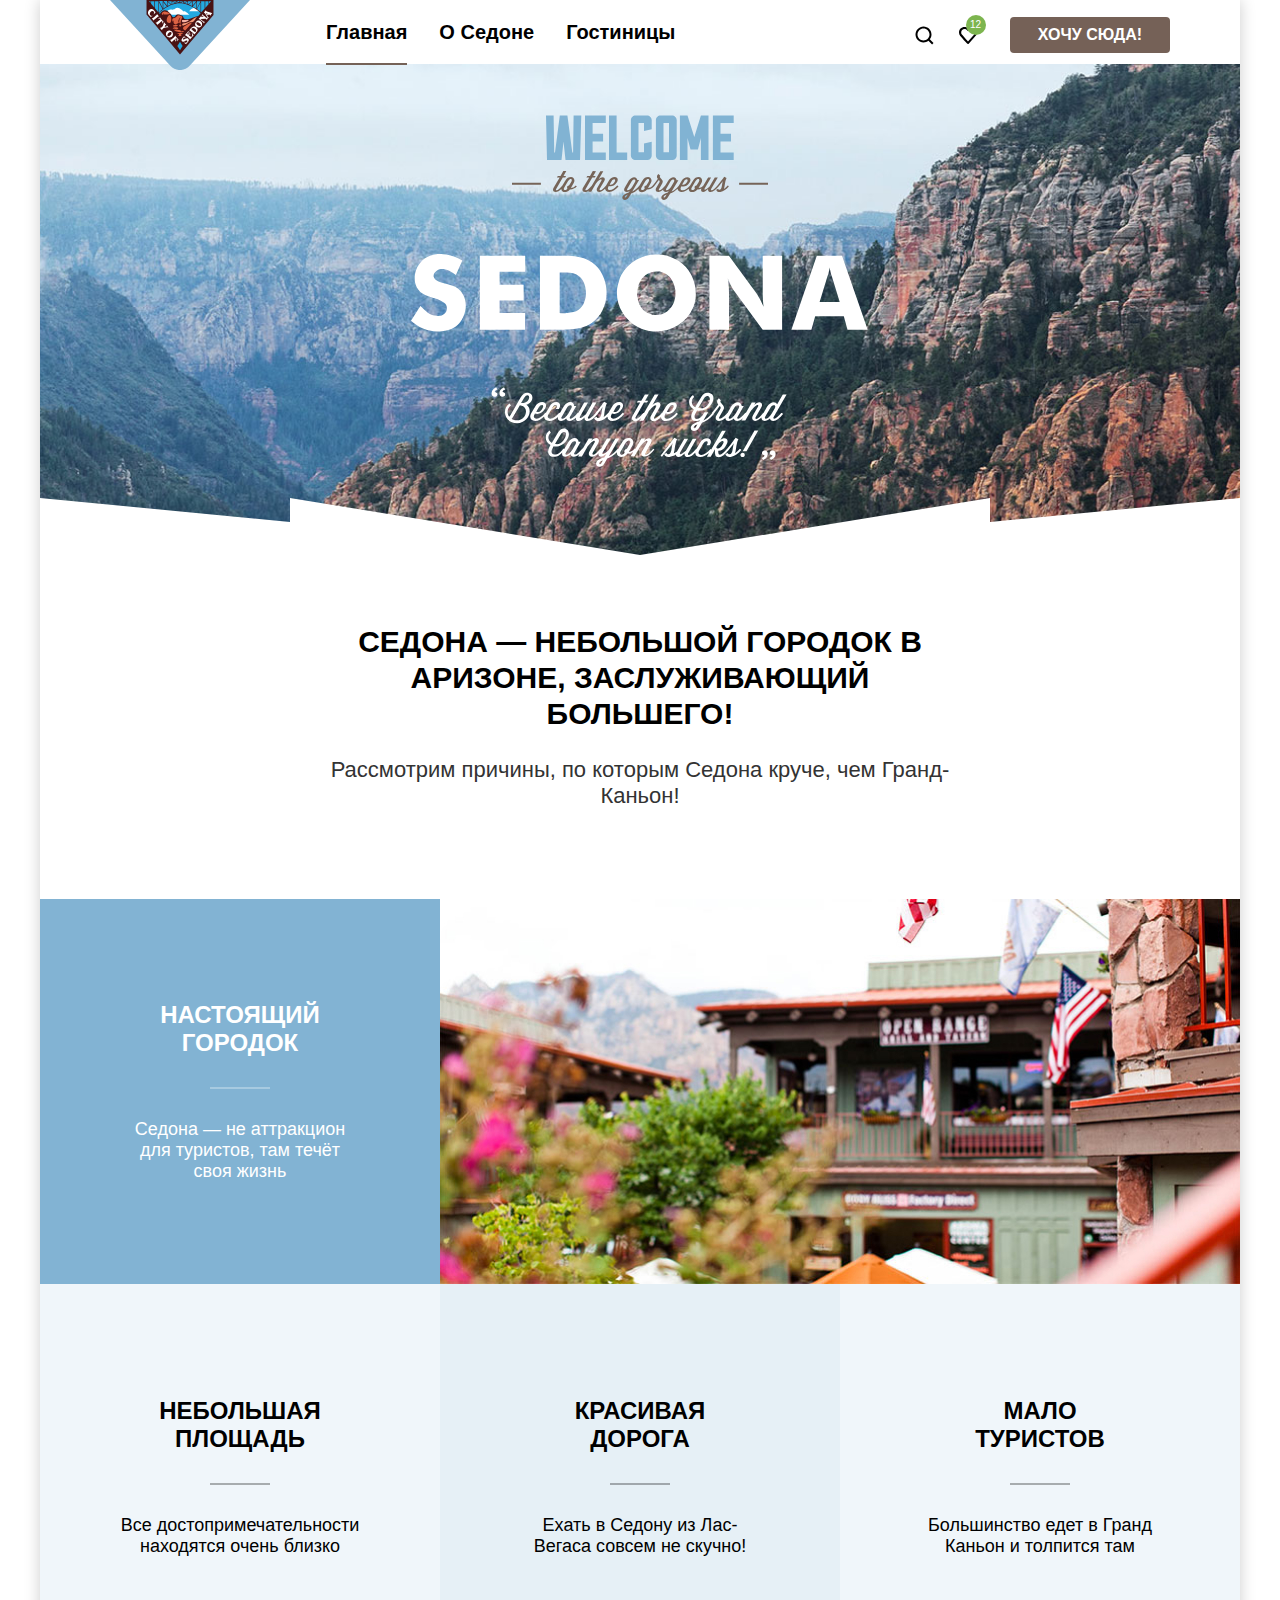
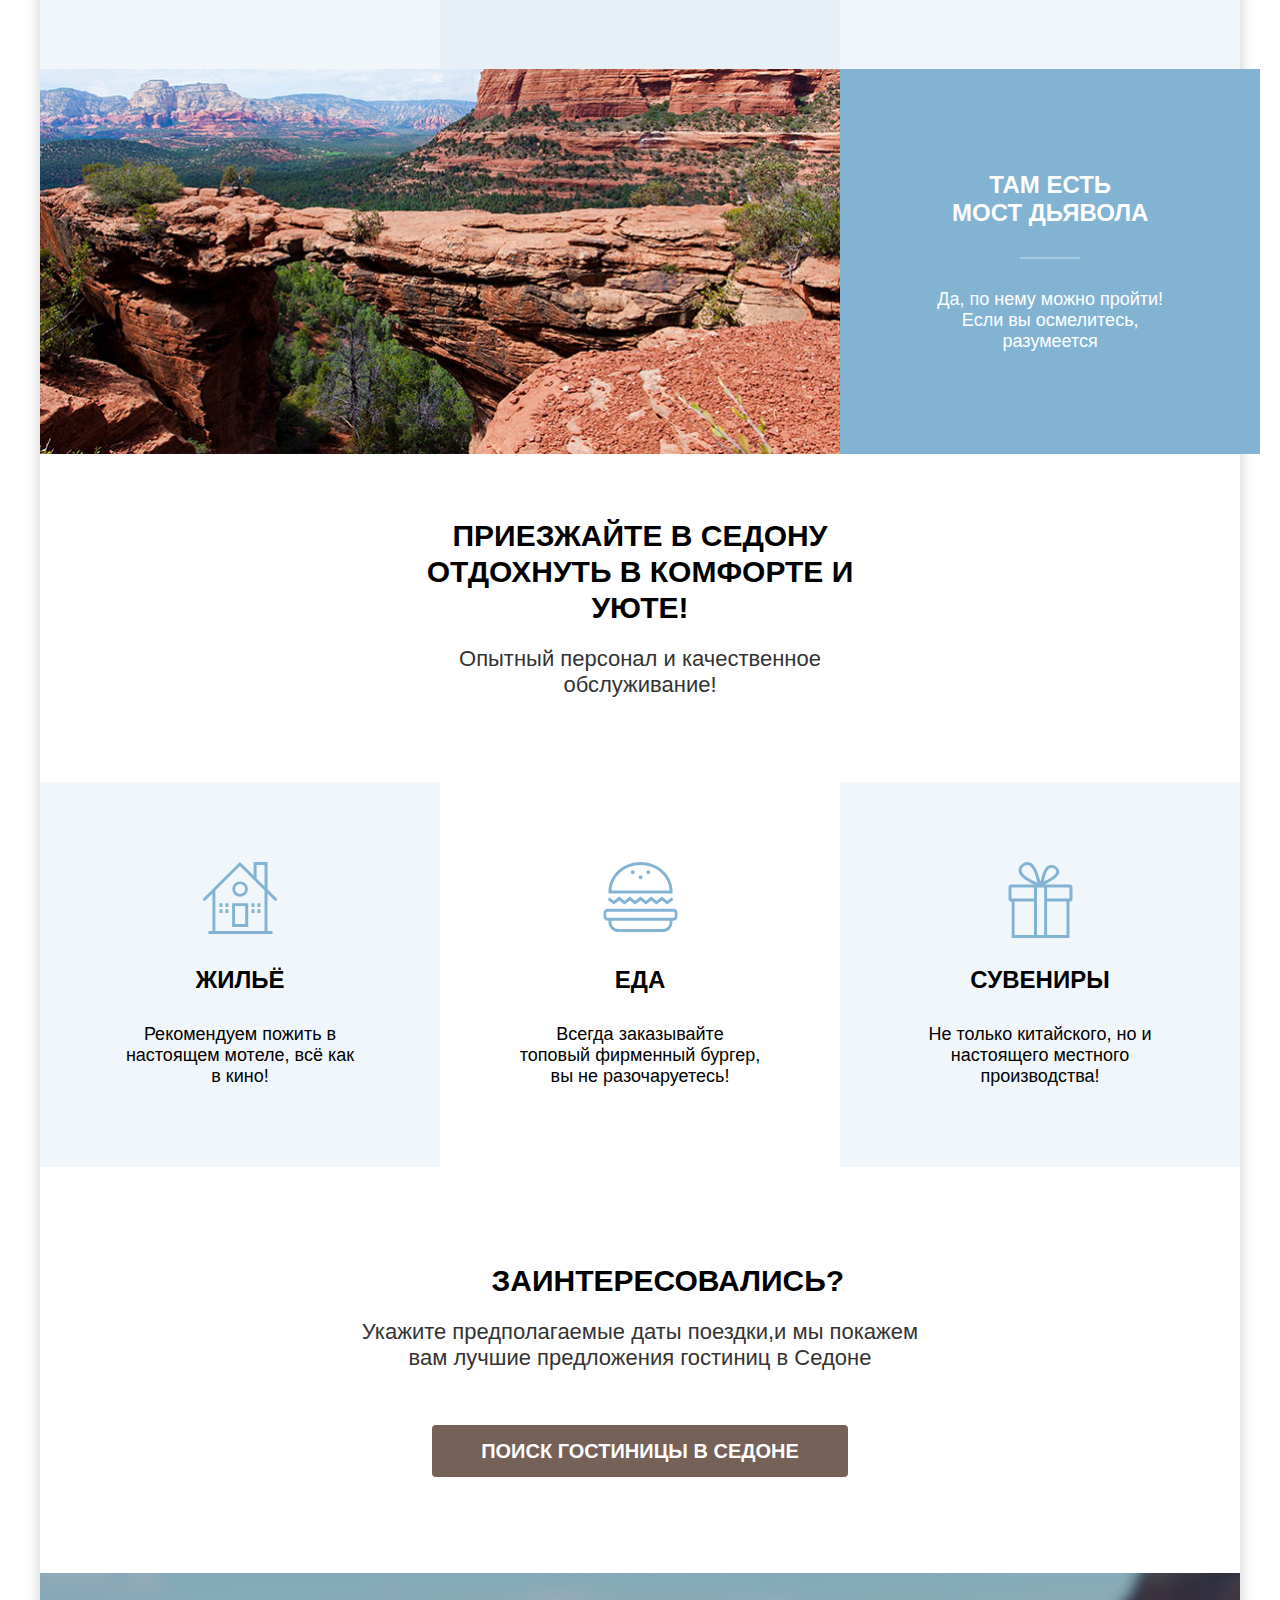
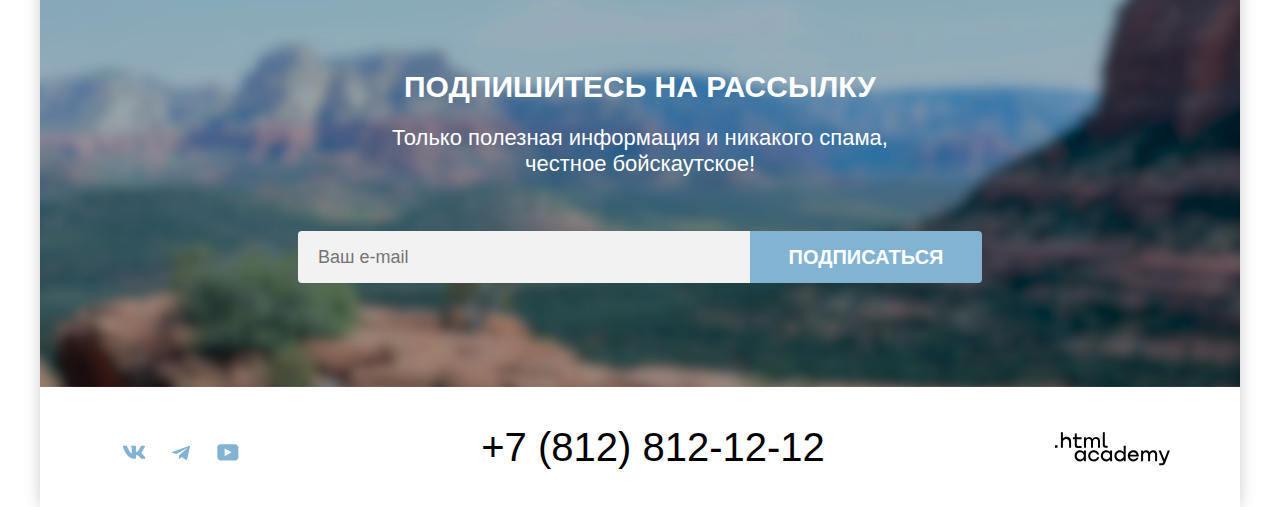
==== commit 8496b145: "Добавляет слайдер и модальное окно" ====
--- a/index.html
+++ b/index.html
@@ -154,10 +154,73 @@
             <a class="phone-number" href="tel:+78128121212">+7 (812) 812-12-12</a>
           </div>
           <a class="developer-link" href="https://htmlacademy.ru/intensive/htmlcss">
-              <svg class="developer-image" xmlns="http://www.w3.org/2000/svg" width="115" height="34" fill="none"><path d="M0 13.256v2.6h2.5v-2.6H0ZM11.6 4.856c-1.6 0-2.8.7-3.6 1.7h-.1v-6.2h-2v15.5h2v-5.3c0-2.1 1.3-3.6 3.3-3.6 1.8 0 2.9 1.4 2.9 3.2v5.7h2v-6.1c.1-3-1.8-4.9-4.5-4.9ZM26.6 5.156h-4.8v-3.7h-2v3.8h-1.9v2h1.9v6c0 1.7 1 2.7 2.7 2.7h4.1v-2h-3.7c-.7 0-1.1-.4-1.1-1.1v-5.7h4.8v-2ZM41.1 4.956c-1.6 0-2.9.8-3.5 2.1h-.1c-.6-1.2-1.8-2.1-3.4-2.1-1.4 0-2.5.8-3.1 1.8h-.1v-1.6H29v10.6h2v-5.4c0-2 1-3.5 2.6-3.5 1.5 0 2.4 1 2.4 2.6v6.3h2v-5.6c0-2.4 1.4-3.3 2.6-3.3 1.5 0 2.4 1 2.4 2.6v6.3h2v-6.5c.1-2.5-1.4-4.3-3.9-4.3ZM47.8 13.056c0 1.7 1 2.7 2.8 2.7h2v-2h-1.7c-.7 0-1.1-.4-1.1-1.1V.356h-2v12.7ZM28.9 20.056c-.9-1.1-2.2-1.8-3.9-1.8-3.1 0-5.4 2.3-5.4 5.6s2.3 5.6 5.4 5.6c1.8 0 3-.8 3.8-1.9h.1v1.6h2v-10.6h-2v1.5Zm-3.6 7.4c-2.2 0-3.6-1.6-3.6-3.6s1.4-3.6 3.6-3.6 3.6 1.6 3.6 3.6c0 1.9-1.4 3.6-3.6 3.6ZM44.2 22.356c-.5-2.4-2.6-4.1-5.4-4.1-3.4 0-5.6 2.5-5.6 5.6 0 3.1 2.2 5.6 5.6 5.6 2.8 0 4.9-1.8 5.4-4.2h-2.1c-.4 1.3-1.7 2.3-3.3 2.3-2.2 0-3.6-1.6-3.6-3.6s1.4-3.6 3.6-3.6c1.6 0 2.8 1 3.3 2.2h2.1v-.2ZM55.1 20.056c-.9-1.1-2.2-1.8-3.9-1.8-3.1 0-5.4 2.3-5.4 5.6s2.3 5.6 5.4 5.6c1.8 0 3-.8 3.8-1.9h.1v1.6h2v-10.6h-2v1.5Zm-3.6 7.4c-2.2 0-3.6-1.6-3.6-3.6s1.4-3.6 3.6-3.6 3.6 1.6 3.6 3.6c0 1.9-1.5 3.6-3.6 3.6ZM68.7 20.156c-.9-1.1-2.2-1.9-3.9-1.9-3.1 0-5.4 2.3-5.4 5.6s2.2 5.6 5.4 5.6c1.7 0 3-.8 3.8-1.8h.1v1.5h2v-15.4h-2v6.4Zm-3.6 7.3c-2.2 0-3.6-1.6-3.6-3.6s1.4-3.6 3.6-3.6 3.6 1.6 3.6 3.6c-.1 2-1.5 3.6-3.6 3.6ZM78.3 18.256c-3.3 0-5.5 2.5-5.5 5.6 0 3 2.1 5.6 5.5 5.6 2.5 0 4.5-1.3 5.2-3.6h-2.1c-.5 1-1.6 1.6-3 1.6-1.9 0-3.3-1.3-3.4-2.9h8.8c.2-3.6-2-6.3-5.5-6.3Zm0 1.9c1.7 0 3 1 3.3 2.6h-6.5c.3-1.5 1.5-2.6 3.2-2.6ZM98.2 18.256c-1.6 0-2.9.8-3.6 2h-.1c-.6-1.2-1.8-2-3.4-2-1.4 0-2.5.7-3.1 1.8v-1.5h-1.9v10.6h2v-5.4c0-2 1-3.4 2.6-3.5 1.5 0 2.4 1 2.4 2.6v6.3h2v-5.6c0-2.4 1.4-3.3 2.6-3.3 1.5 0 2.4 1 2.4 2.6v6.3h2v-6.5c.1-2.6-1.4-4.4-3.9-4.4ZM109.4 27.356l-3.6-8.9h-2.2l4.8 11.6c-.3.9-.7 1.2-1.7 1.2h-2.5v2h2.5c1.8 0 2.8-.8 3.5-2.6l4.7-12.2h-2.1l-3.4 8.9Z"/></svg>
+            <svg class="developer-image" xmlns="http://www.w3.org/2000/svg" width="115" height="34" fill="none">
+              <path
+                d="M0 13.256v2.6h2.5v-2.6H0ZM11.6 4.856c-1.6 0-2.8.7-3.6 1.7h-.1v-6.2h-2v15.5h2v-5.3c0-2.1 1.3-3.6 3.3-3.6 1.8 0 2.9 1.4 2.9 3.2v5.7h2v-6.1c.1-3-1.8-4.9-4.5-4.9ZM26.6 5.156h-4.8v-3.7h-2v3.8h-1.9v2h1.9v6c0 1.7 1 2.7 2.7 2.7h4.1v-2h-3.7c-.7 0-1.1-.4-1.1-1.1v-5.7h4.8v-2ZM41.1 4.956c-1.6 0-2.9.8-3.5 2.1h-.1c-.6-1.2-1.8-2.1-3.4-2.1-1.4 0-2.5.8-3.1 1.8h-.1v-1.6H29v10.6h2v-5.4c0-2 1-3.5 2.6-3.5 1.5 0 2.4 1 2.4 2.6v6.3h2v-5.6c0-2.4 1.4-3.3 2.6-3.3 1.5 0 2.4 1 2.4 2.6v6.3h2v-6.5c.1-2.5-1.4-4.3-3.9-4.3ZM47.8 13.056c0 1.7 1 2.7 2.8 2.7h2v-2h-1.7c-.7 0-1.1-.4-1.1-1.1V.356h-2v12.7ZM28.9 20.056c-.9-1.1-2.2-1.8-3.9-1.8-3.1 0-5.4 2.3-5.4 5.6s2.3 5.6 5.4 5.6c1.8 0 3-.8 3.8-1.9h.1v1.6h2v-10.6h-2v1.5Zm-3.6 7.4c-2.2 0-3.6-1.6-3.6-3.6s1.4-3.6 3.6-3.6 3.6 1.6 3.6 3.6c0 1.9-1.4 3.6-3.6 3.6ZM44.2 22.356c-.5-2.4-2.6-4.1-5.4-4.1-3.4 0-5.6 2.5-5.6 5.6 0 3.1 2.2 5.6 5.6 5.6 2.8 0 4.9-1.8 5.4-4.2h-2.1c-.4 1.3-1.7 2.3-3.3 2.3-2.2 0-3.6-1.6-3.6-3.6s1.4-3.6 3.6-3.6c1.6 0 2.8 1 3.3 2.2h2.1v-.2ZM55.1 20.056c-.9-1.1-2.2-1.8-3.9-1.8-3.1 0-5.4 2.3-5.4 5.6s2.3 5.6 5.4 5.6c1.8 0 3-.8 3.8-1.9h.1v1.6h2v-10.6h-2v1.5Zm-3.6 7.4c-2.2 0-3.6-1.6-3.6-3.6s1.4-3.6 3.6-3.6 3.6 1.6 3.6 3.6c0 1.9-1.5 3.6-3.6 3.6ZM68.7 20.156c-.9-1.1-2.2-1.9-3.9-1.9-3.1 0-5.4 2.3-5.4 5.6s2.2 5.6 5.4 5.6c1.7 0 3-.8 3.8-1.8h.1v1.5h2v-15.4h-2v6.4Zm-3.6 7.3c-2.2 0-3.6-1.6-3.6-3.6s1.4-3.6 3.6-3.6 3.6 1.6 3.6 3.6c-.1 2-1.5 3.6-3.6 3.6ZM78.3 18.256c-3.3 0-5.5 2.5-5.5 5.6 0 3 2.1 5.6 5.5 5.6 2.5 0 4.5-1.3 5.2-3.6h-2.1c-.5 1-1.6 1.6-3 1.6-1.9 0-3.3-1.3-3.4-2.9h8.8c.2-3.6-2-6.3-5.5-6.3Zm0 1.9c1.7 0 3 1 3.3 2.6h-6.5c.3-1.5 1.5-2.6 3.2-2.6ZM98.2 18.256c-1.6 0-2.9.8-3.6 2h-.1c-.6-1.2-1.8-2-3.4-2-1.4 0-2.5.7-3.1 1.8v-1.5h-1.9v10.6h2v-5.4c0-2 1-3.4 2.6-3.5 1.5 0 2.4 1 2.4 2.6v6.3h2v-5.6c0-2.4 1.4-3.3 2.6-3.3 1.5 0 2.4 1 2.4 2.6v6.3h2v-6.5c.1-2.6-1.4-4.4-3.9-4.4ZM109.4 27.356l-3.6-8.9h-2.2l4.8 11.6c-.3.9-.7 1.2-1.7 1.2h-2.5v2h2.5c1.8 0 2.8-.8 3.5-2.6l4.7-12.2h-2.1l-3.4 8.9Z" />
+            </svg>
           </a>
         </div>
       </footer>
+      <div class="modal-container modal-container-close">
+        <div class="modal modal-auth">
+          <section class="modal-content">
+            <h2 class="modal-title">Поиск гостиницы в Седоне</h2>
+            <form class="auth-form" action="https://echo.htmlacademy.ru/" method="post">
+              <p class="field-group calendar">
+                <label class="field-group-label" for="auth-date-one">Дата Заезда:</label>
+                <input class="auth-form-field field" type="text" id="auth-date-one" name="auth-date-one"
+                  placeholder="27 апреля 2020" value="27 апреля 2020">
+                <span class="red">Мы не можем отправить вас в прошлое.</span>
+              </p>
+              <p class="field-group calendar">
+                <label class="field-group-label" for="auth-date-two">Дата Выезда:</label>
+                <input class="auth-form-field field" type="text" id="auth-date-two" name="auth-date-two"
+                  placeholder="1 сентября 2023" value="1 сентября 2023">
+                <span>На эти даты есть свободные номера. Пока есть.</span>
+              </p>
+              <div class="visitors-wrapper">
+                <p class="field-group-visitors">
+                  <label class="field-group-label adults" for="adults">Взрослые:</label>
+                  <button class="visitors-button button-minus" type="button">
+                    <span class="visually-hidden">Уменьшение количества взрослых</span>
+                  </button>
+                  <input class="auth-form-field field" type="text" id="adults" name="adults" placeholder="2" value="2">
+                  <button class="visitors-button button-plus" type="button">
+                    <span class="visually-hidden">Увеличение количества взрослых</span>
+                  </button>
+                </p>
+                <p class="field-group-visitors">
+                  <span class="field-group-label children-label">
+                    <label class="field-group-label children" for="children">Дети:</label>
+                    <span class="tooltip">
+                      <button class="tooltip-toggle" type="button">
+                        <svg class="tooltip-icon" xmlns="http://www.w3.org/2000/svg" width="26" height="26" fill="none">
+                          <circle cx="13" cy="13" r="13" fill="#83B3D3" />
+                          <path fill="#fff" fill-rule="evenodd" d="M12 7h2v2h-2V7Zm2 12h-2v-9h2v9Z"
+                            clip-rule="evenodd" />
+                        </svg>
+                      </button>
+                      <span class="tooltip-text">Укажите количество детей, которые будут с вами, возраст которых от 6 до 18 лет. Дети до 6 лет размещаются бесплатно.</span>
+                    </span>
+                  </span>
+                  <button class="visitors-button button-minus" type="button">
+                    <span class="visually-hidden">Уменьшение количества детей</span>
+                  </button>
+                  <input class="auth-form-field field" type="text" id="children" name="children" placeholder="2"
+                    value="2">
+                  <button class="visitors-button button-plus" type="button">
+                    <span class="visually-hidden">Увеличение количества детей</span>
+                  </button>
+                </p>
+              </div>
+              <button class="search-hotel-button" type="submit">Найти</button>
+            </form>
+          </section>
+          <button class="modal-close-button">
+            <span class="visually-hidden">Закрыть</span>
+          </button>
+        </div>
+      </div>
     </div>
   </body>
 
--- a/styles/style.css
+++ b/styles/style.css
@@ -133,16 +133,17 @@
 }
 
 .subscribe-form input,
-.cost input {
+.cost-input-wrapper input {
   font-family: inherit;
   font-weight: inherit;
   font-size: 18px;
   line-height: 24px;
 }
 
-.cost input {
+.cost-input-wrapper input {
   color: rgba(0, 0, 0, 1);
   font-weight: 700;
+  /* padding: 12px 20px; */
   padding: 12px 20px;
 }
 
@@ -294,10 +295,11 @@
   font-weight: 700;
   font-size: 20px;
   line-height: 36px;
-  padding: 8px 0;
+  padding: 8px 20px;
   text-transform: uppercase;
   text-align: center;
   text-decoration: none;
+  /* overflow-wrap: break-word; */
 }
 
 .search-hotel {
@@ -308,7 +310,8 @@
 }
 
 .subscribe-button {
-  width: 232px;
+  min-width: 232px;
+  max-width: 300px;
   background-color: rgba(130, 179, 211, 1);
   font-family: inherit;
   border: none;
@@ -756,11 +759,12 @@
 }
 
 .subscribe-form input {
-  width: 452px;
+  min-width: 452px;
+  height: 100%;
   background-color: rgba(242, 242, 242, 1);
   border: none;
   border-radius: 4px 0 0 4px;
-  padding: 14px 0 14px 20px;
+  padding: 14px 20px;
   box-sizing: border-box;
 }
 
@@ -874,12 +878,12 @@
 .cost-input-wrapper {
   display: flex;
   gap: 2px;
+  margin-bottom: 36px;
 }
 
 .cost-input-wrapper input {
-  position: relative;
   background-color: rgba(242, 242, 242, 1);
-  width: 143px;
+  max-width: 143px;
   max-height: 48px;
   border: none;
   margin: 0;
@@ -887,13 +891,55 @@
 }
 
 .input-cost-from {
-  width: 143px;
   border-radius: 4px 0 0 4px;
+  grid-column: 1 / -1;
+  grid-row: 1 / 2;
 }
 
 .input-cost-to {
-  width: 143px;
   border-radius: 0 4px 4px 0;
+  grid-column: 1 / -1;
+  grid-row: 1 / 2;
+}
+
+.range-slider-wrapper {
+  width: 100%;
+  height: 20px;
+  display: grid;
+  grid-template-columns: 1fr;
+}
+
+.range-slider-wrapper::before {
+  content: "";
+  position: relative;
+  display: block;
+  width: 286px;
+  height: 4px;
+  background-color: rgba(255, 255, 255, 0.3);
+  top: -6px;
+  left: 1px;
+}
+
+.range-slider {
+  position: relative;
+  width: 225px;
+  height: 4px;
+  background-color: rgba(255, 255, 255, 1);
+  grid-column: 1 / -1;
+  grid-row: 1 / 2;
+  top: 4px;
+  display: flex;
+  align-items: center;
+  gap: 185px;
+  margin-left: 1px;
+}
+
+.range-toggle {
+  width: 20px;
+  height: 20px;
+  background-color: rgba(255, 255, 255, 1);
+  border-radius: 5px;
+  border: transparent;
 }
 
 .cost-input-wrapper input:hover {
@@ -904,9 +950,22 @@
   background-color: rgba(230, 230, 230, 1);
 }
 
-.cost {
+.cost-from, .cost-to {
   margin: 0;
   padding: 0;
+  display: grid;
+  grid-template-columns: repeat(3, auto);
+  grid-template-rows: 48px;
+}
+
+.cost-from span, .cost-to span {
+  color: rgba(0, 0, 0, 1);
+  opacity: 0.3;
+  grid-column: 3 / 4;
+  grid-row: 1 / 2;
+  z-index: 1;
+  align-self: center;
+  padding-right: 20px;
 }
 
 .form-buttons {
@@ -948,10 +1007,11 @@
   border-radius: 4px;
 }
 
-.cost-select-wrapper select:disabled {
+.cost-select-wrapper select:has(.cost-select-wrapper select:disabled) {
   border: 2px solid rgba(0, 0, 0, 0.3);
   border-radius: 4px;
   color: rgba(0, 0, 0, 0.3);
+
 }
 
 .hotel-view-list {
@@ -1112,7 +1172,7 @@
   fill: rgba(117, 97, 87, 1);
 }
 
-.developer-image:focus-visible {
+.developer-image:focus {
   fill: rgba(117, 97, 87, 1);
 }
 
@@ -1234,3 +1294,260 @@
   url(../images/star.svg),
   url(../images/star.svg);
 }
+
+/* МОДАЛЬНОЕ ОКНО */
+
+.page-container .modal-container-close {
+  display: none;
+}
+
+.modal-container {
+  position: fixed;
+  top: 0;
+  left: 0;
+  display: flex;
+  width: 100%;
+  height: 100%;
+  background-color: rgba(242, 242, 242, 0.8);
+}
+
+.modal {
+  position: relative;
+  margin: auto;
+  margin-top: 396px;
+  padding: 64px 70px;
+  background-color: rgba(255, 255, 255, 1);
+  border: none;
+  border-radius: 30px;
+  box-shadow: 0 25px 50px rgba(0, 0, 0, 0.15);
+  box-sizing: border-box;
+}
+
+.modal-auth {
+  width: 717px;
+}
+
+.modal-close-button {
+  position: absolute;
+  padding: 0;
+  top: 64px;
+  right: 52px;
+  width: 52px;
+  height: 52px;
+  background-color: rgba(242, 242, 242, 1);
+  border: none;
+  border-radius: 50%;
+  background-image: url(../images/icons/close_icon.svg);
+  background-repeat: no-repeat;
+  background-position: 50% 50%;
+  cursor: pointer;
+}
+
+.modal-content h2 {
+  font-weight: 700;
+  font-size: 30px;
+  line-height: 36px;
+  text-transform: uppercase;
+  margin: 0;
+  margin-bottom: 64px;
+}
+
+.field-group-label {
+  font-weight: 700;
+  font-size: 20px;
+  line-height: 24px;
+  align-self: center;
+}
+
+.field-group input, .visitors-wrapper input {
+  font-family: inherit;
+  font-weight: 700;
+  font-size: 18px;
+  line-height: 24px;
+  background-color: rgba(242, 242, 242, 1);
+  border: none;
+}
+
+.visitors-wrapper input {
+  text-align: center;
+}
+
+.field-group input {
+  border-radius: 4px;
+  padding: 12px 20px;
+  grid-column: 2 / 4;
+  grid-row: 1 / 2;
+}
+
+.field-group span {
+  font-size: 16px;
+  line-height: 21px;
+  color: rgba(51, 51, 51, 1);
+  grid-column: 2 / 4;
+  margin-top: 4px;
+  margin-left: 20px;
+}
+
+.field-group .red {
+  color: rgba(255, 87, 87, 1);
+}
+
+.auth-form .field-group, .field-group-visitors {
+  margin: 0;
+}
+
+.auth-form {
+  display: flex;
+  flex-direction: column;
+  gap: 23px;
+}
+
+.search-hotel-button, .visitors-button {
+  margin: 0;
+  font-family: inherit;
+  border: none;
+}
+
+.visitors-button {
+  background-color: rgba(242, 242, 242, 1);
+}
+
+.button-minus {
+  border-radius: 4px 0 0 4px;
+  display: flex;
+  justify-content: center;
+  align-items: center;
+}
+
+.button-minus::before {
+  content: "";
+  width: 14px;
+  height: 2px;
+  background-color: rgba(117, 97, 87, 0.3);
+}
+.button-plus {
+  border-radius: 0 4px 4px 0;
+  display: flex;
+  justify-content: center;
+  align-items: center;
+}
+
+.button-plus::before {
+  content: "";
+  display: block;
+  width: 14px;
+  height: 14px;
+  background-image: url(../images/icons/plus_icon.svg);
+  background-repeat: no-repeat;
+  background-position: 50% 50%;
+}
+
+.visitors-wrapper {
+  display: flex;
+  justify-content: space-between;
+  align-items: center;
+}
+
+.field-group {
+  display: grid;
+  grid-template-columns: auto 400px 40px;
+}
+
+.field-group-visitors {
+  min-width: 247px;
+  display: grid;
+  grid-template-columns: auto 39px 32px 39px;
+  grid-template-rows: 48px;
+}
+
+.adults /* .children-label */ {
+  margin-right: 46px;
+}
+
+.children {
+  display: block;
+  min-height: 28px;
+  padding: 1px 46px 1px 0;
+}
+
+.calendar::after {
+  content: "";
+  position: relative;
+  display: block;
+  background-image: url(../images/icons/calendar_icon.svg);
+  background-repeat: no-repeat;
+  background-position: 50% 50%;
+  width: 16px;
+  height: 15px;
+  grid-column: 3 / 4;
+  grid-row: 1 / 2;
+  justify-self: center;
+  align-self: center;
+  opacity: 0.3;
+}
+
+.search-hotel-button {
+  margin-top: 25px;
+  padding: 18px;
+  font-weight: 700;
+  font-size: 20px;
+  line-height: 24px;
+  color: rgba(255, 255, 255, 1);
+  background-color: rgba(131, 179, 211, 1);
+  text-transform: uppercase;
+  border-radius: 10px;
+}
+
+.tooltip-toggle {
+  border: none;
+  background-color: transparent;
+  padding: 0;
+  margin: 0;
+  display: block;
+}
+
+.tooltip-icon {
+  width: 26px;
+  height: 26px;
+  display: block;
+  fill: rgba(131, 179, 211, 1);
+}
+
+.tooltip-toggle:hover .tooltip-icon {
+  fill: rgba(131, 179, 211, 1);
+}
+
+.tooltip-text {
+  position: relative;
+  width: 256px;
+  background-color: rgba(51, 51, 51, 1);
+  color: rgba(255, 255, 255, 1);
+  font-size: 16px;
+  line-height: 20px;
+  margin-top: 15px;
+  padding: 15px 18px 22px;
+  border-radius: 10px;
+  display: block;
+  box-shadow: 0 15px 30px rgba(0, 0, 0, 0.3);
+  box-sizing: border-box;
+  right: 124px;
+}
+
+.tooltip-text::before {
+  content: "";
+  display: block;
+  width: 14px;
+  height: 9px;
+  position: relative;
+  background-image: url(../images/icons/tultiptext_icon.svg);
+  background-repeat: no-repeat;
+  left: 50%;
+  top: -23px;
+}
+
+.tooltip {
+  position: absolute;
+  top: 367px;
+  right: -4px;
+  bottom: 25px;
+}
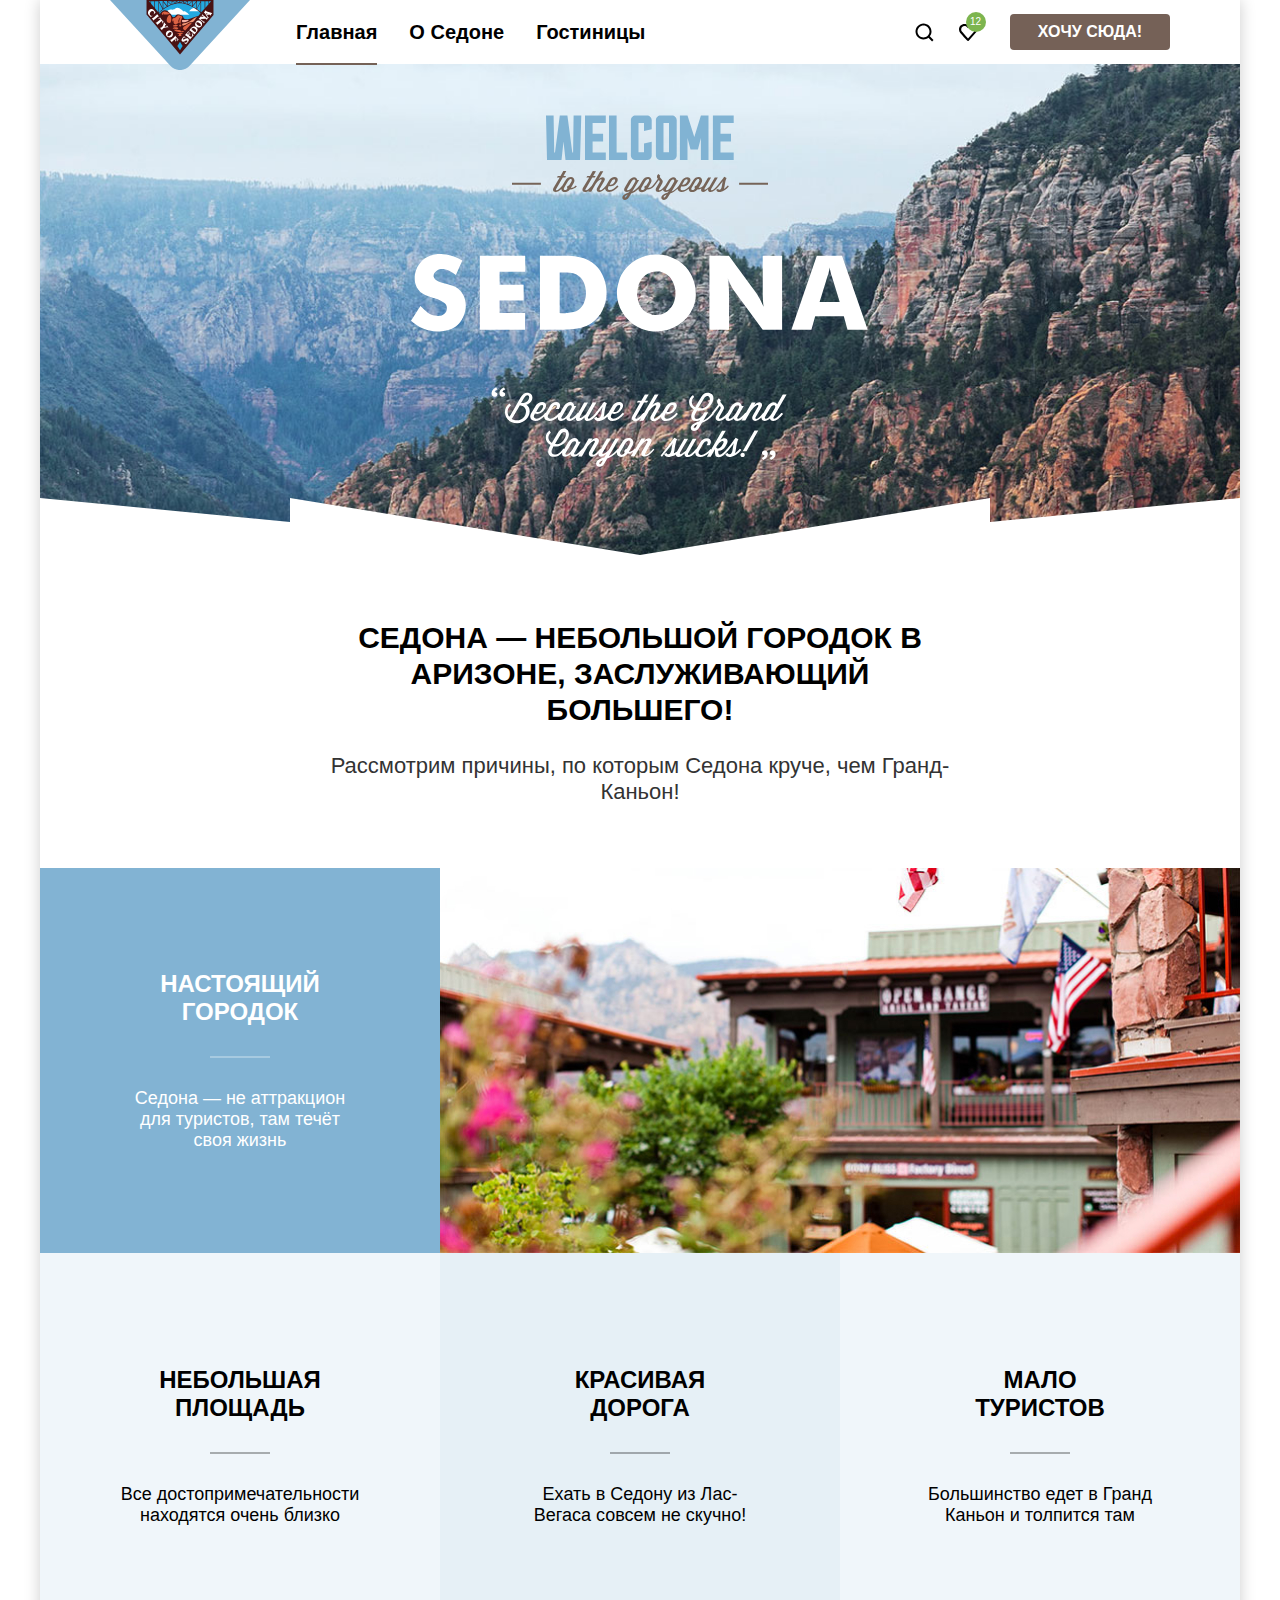
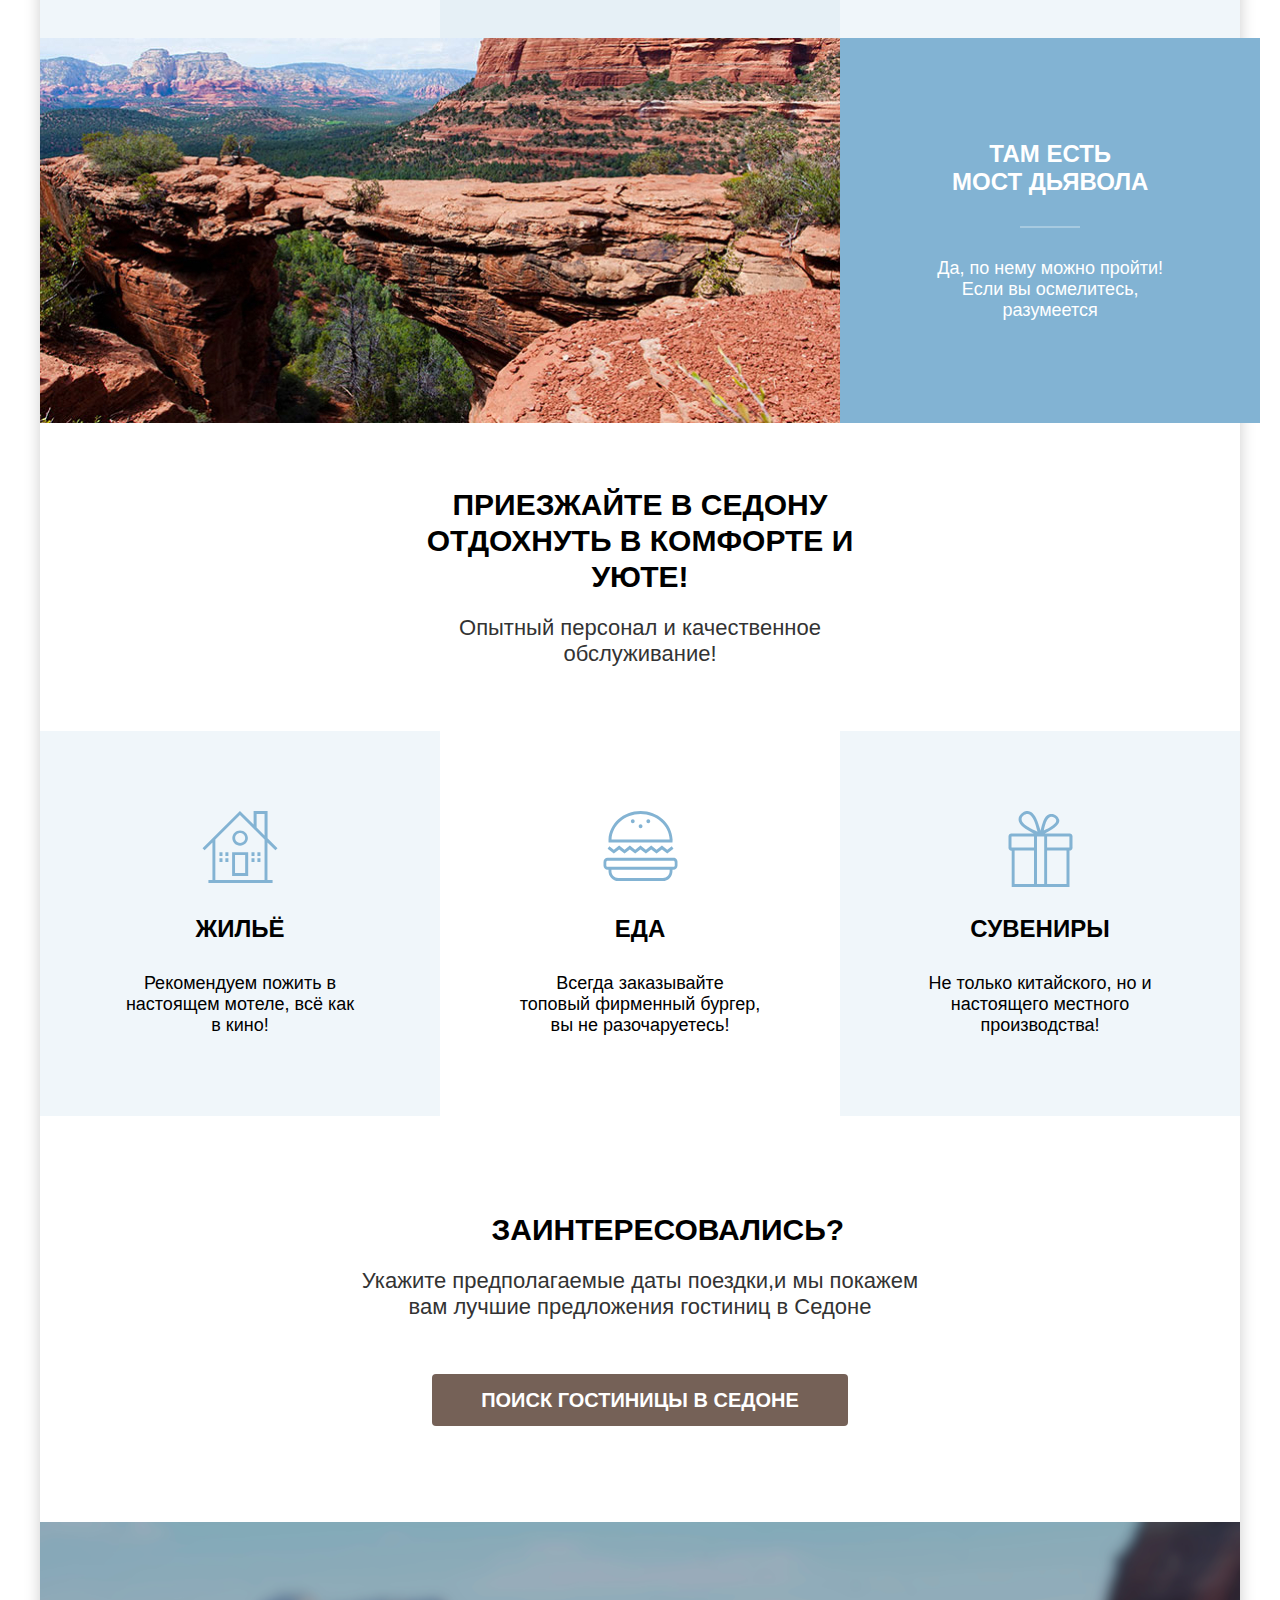
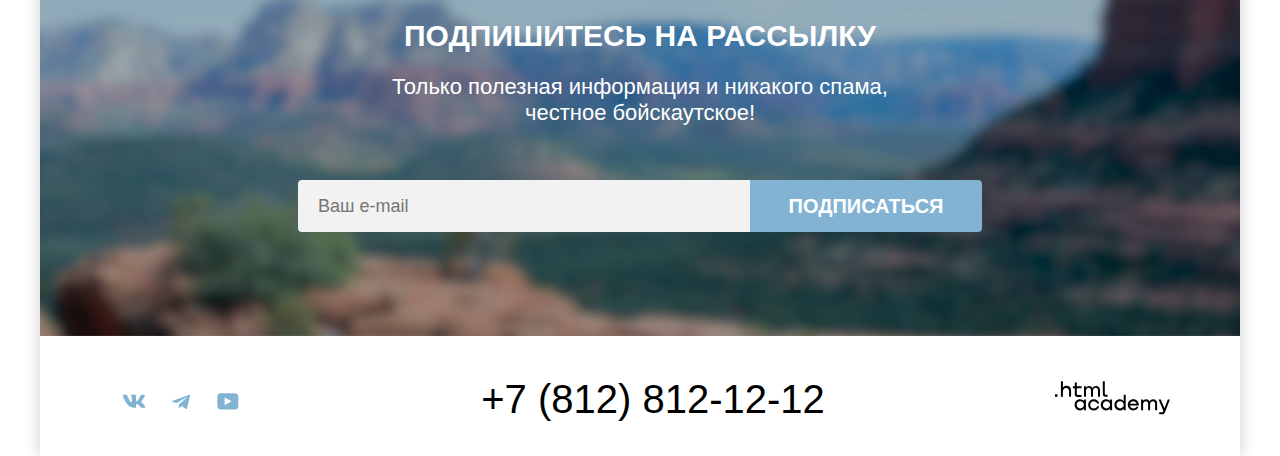
==== commit d8f40bdf: "Подгонка под критерии" ====
--- a/index.html
+++ b/index.html
@@ -10,7 +10,7 @@
 
   <body class="page">
     <div class="page-container">
-      <header class="page-header">
+      <header class="page-header" data-test="header">
         <nav class="main-nav">
           <a class="logo" href="index.html">
             <img class="logo-image" src="images/logo_sedona.svg" width="140" height="70" alt="Логотип сайта Седона">
@@ -45,14 +45,14 @@
         </nav>
       </header>
 
-      <main class="page-main">
-        <section class="hero">
+      <main class="page-main" data-test="main">
+        <section class="hero" data-test="hero">
           <h1 class="visually-hidden">
             Добро пожаловать в Седону</h1>
           <img src="images/welcome.svg" width="458" height="352"
             alt="Welcome to the gorgeous Sedona, because the Grand Canyon sucks!">
         </section>
-        <section class="advantages">
+        <section class="advantages" data-test="advantages">
           <div class="advantages-title">
             <h2>Седона — небольшой городок в Аризоне, заслуживающий большего!</h2>
             <p class="advantages-main-discription">Рассмотрим причины, по которым Седона круче, чем Гранд-Каньон!</p>
@@ -87,7 +87,7 @@
             </li>
           </ul>
         </section>
-        <section class="services">
+        <section class="services" data-test="service">
           <div class="services-title">
             <h2>Приезжайте в Седону отдохнуть в комфорте и уюте!</h2>
             <p>Опытный персонал и качественное обслуживание!</p>
@@ -108,14 +108,14 @@
             </li>
           </ul>
         </section>
-        <section class="hotels">
+        <section class="hotels" data-test="search">
           <div class="hotels-title">
             <h2>Заинтересовались?</h2>
             <p>Укажите предполагаемые даты поездки,и мы покажем вам лучшие предложения гостиниц в Седоне</p>
           </div>
           <a class="button search-hotel" href="#">Поиск гостиницы в Седоне</a>
         </section>
-        <section class="subscribe">
+        <section class="subscribe" data-test="subscribe">
           <div class="subscribe-title">
             <h2>Подпишитесь на рассылку</h2>
             <p>Только полезная информация и никакого спама, честное&nbsp;бойскаутское!</p>
@@ -123,29 +123,29 @@
           <form class="subscribe-form" action="https://echo.htmlacademy.ru/" method="post">
             <label for="email">
               <span class="visually-hidden">Ваш e-mail</span>
-              <input type="email" name="email-data" id="email" placeholder="Ваш e-mail">
+              <input type="email" name="email-data" id="email" placeholder="Ваш e-mail" required>
             </label>
             <button class="subscribe-button" type="submit">Подписаться</button>
           </form>
         </section>
       </main>
 
-      <footer class="page-footer">
+      <footer class="page-footer" data-test="footer">
         <div class="footer-wrapper">
           <h2 class="visually-hidden">Мы в социальных сетях</h2>
           <ul class="social-list">
             <li class="social-item">
-              <a class="social-link vk" href="#">
+              <a class="social-link vk" href="https://vk.com/htmlacademy">
                 <span class="visually-hidden">VKontakte</span>
               </a>
             </li>
             <li class="social-item">
-              <a class="social-link twitter" href="#">
+              <a class="social-link twitter" href="https://t.me/htmlacademy">
                 <span class="visually-hidden">Twitter</span>
               </a>
             </li>
             <li class="social-item">
-              <a class="social-link youtube" href="#">
+              <a class="social-link youtube" href="https://www.youtube.com/user/htmlacademyru">
                 <span class="visually-hidden">Youtube</span>
               </a>
             </li>
@@ -169,56 +169,63 @@
               <p class="field-group calendar">
                 <label class="field-group-label" for="auth-date-one">Дата Заезда:</label>
                 <input class="auth-form-field field" type="text" id="auth-date-one" name="auth-date-one"
-                  placeholder="27 апреля 2020" value="27 апреля 2020">
+                  placeholder="Укажите дату" value="27 апреля 2020" required>
                 <span class="red">Мы не можем отправить вас в прошлое.</span>
               </p>
               <p class="field-group calendar">
                 <label class="field-group-label" for="auth-date-two">Дата Выезда:</label>
                 <input class="auth-form-field field" type="text" id="auth-date-two" name="auth-date-two"
-                  placeholder="1 сентября 2023" value="1 сентября 2023">
+                  placeholder="Укажите дату" value="1 сентября 2023" required>
                 <span>На эти даты есть свободные номера. Пока есть.</span>
               </p>
               <div class="visitors-wrapper">
-                <p class="field-group-visitors">
+                <p class="field-group-visitors visitors-adults">
                   <label class="field-group-label adults" for="adults">Взрослые:</label>
                   <button class="visitors-button button-minus" type="button">
                     <span class="visually-hidden">Уменьшение количества взрослых</span>
                   </button>
-                  <input class="auth-form-field field" type="text" id="adults" name="adults" placeholder="2" value="2">
+                  <input class="auth-form-field field" type="text" id="adults" name="adults" placeholder="0" value="2">
                   <button class="visitors-button button-plus" type="button">
+                    <svg xmlns="http://www.w3.org/2000/svg" width="14" height="14" fill="none">
+                    <path fill="none" fill-opacity="none" d="M14 6H8V0H6v6H0v2h6v6h2V8h6V6Z"/></svg>
                     <span class="visually-hidden">Увеличение количества взрослых</span>
                   </button>
                 </p>
-                <p class="field-group-visitors">
+                <p class="field-group-visitors visitors-children">
                   <span class="field-group-label children-label">
                     <label class="field-group-label children" for="children">Дети:</label>
                     <span class="tooltip">
                       <button class="tooltip-toggle" type="button">
                         <svg class="tooltip-icon" xmlns="http://www.w3.org/2000/svg" width="26" height="26" fill="none">
-                          <circle cx="13" cy="13" r="13" fill="#83B3D3" />
+                          <circle cx="13" cy="13" r="13" />
                           <path fill="#fff" fill-rule="evenodd" d="M12 7h2v2h-2V7Zm2 12h-2v-9h2v9Z"
                             clip-rule="evenodd" />
                         </svg>
                       </button>
-                      <span class="tooltip-text">Укажите количество детей, которые будут с вами, возраст которых от 6 до 18 лет. Дети до 6 лет размещаются бесплатно.</span>
+                      <span class="tooltip-text">Укажите количество детей, которые будут с вами, возраст которых от 6 до
+                        18 лет. Дети до 6 лет размещаются бесплатно.</span>
                     </span>
                   </span>
                   <button class="visitors-button button-minus" type="button">
                     <span class="visually-hidden">Уменьшение количества детей</span>
                   </button>
-                  <input class="auth-form-field field" type="text" id="children" name="children" placeholder="2"
+                  <input class="auth-form-field field" type="text" id="children" name="children" placeholder="0"
                     value="2">
                   <button class="visitors-button button-plus" type="button">
+                    <svg xmlns="http://www.w3.org/2000/svg" width="14" height="14" fill="none">
+                    <path fill="none" fill-opacity="none" d="M14 6H8V0H6v6H0v2h6v6h2V8h6V6Z"/></svg>
                     <span class="visually-hidden">Увеличение количества детей</span>
                   </button>
                 </p>
               </div>
               <button class="search-hotel-button" type="submit">Найти</button>
             </form>
+            <button class="modal-close-button">
+              <svg xmlns="http://www.w3.org/2000/svg" width="15" height="15" fill="none">
+              <path fill="none" d="M14.49 1.783 13.199.49 7.49 6.198 1.783.491.49 1.783 6.198 7.49.49 13.198l1.293 1.293L7.49 8.783l5.708 5.708 1.293-1.293-5.708-5.707 5.708-5.708Z"/></svg>
+              <span class="visually-hidden">Закрыть</span>
+            </button>
           </section>
-          <button class="modal-close-button">
-            <span class="visually-hidden">Закрыть</span>
-          </button>
         </div>
       </div>
     </div>
--- a/styles/style.css
+++ b/styles/style.css
@@ -15,6 +15,7 @@
 }
 
 body {
+  position: relative;
   min-height: 100%;
   margin: 0 auto;
   color: rgba(0, 0, 0, 1);
@@ -36,7 +37,8 @@
   box-shadow: 0 0 15px rgba(0, 0, 0, 0.2);
 }
 
-.page-main, .catalog-main {
+.page-main,
+.catalog-main {
   flex-grow: 1;
 }
 
@@ -47,7 +49,6 @@
 .logo {
   display: block;
   width: 140px;
-  margin-right: 30px;
 }
 
 .logo img {
@@ -68,7 +69,9 @@
   box-sizing: border-box;
 }
 
-.subscribe, .subscribe-catalog, .filter-wrapper {
+.subscribe,
+.subscribe-catalog,
+.filter-wrapper {
   color: rgba(255, 255, 255, 1);
   background-image: url(../images/background_subscribe.png);
   background-repeat: no-repeat;
@@ -93,7 +96,8 @@
   color: rgba(0, 0, 0, 1);
 }
 
-.subscribe-catalog .subscribe-catalog-description, .subscribe p {
+.subscribe-catalog .subscribe-catalog-description,
+.subscribe p {
   font-size: 22px;
   line-height: 26px;
   color: rgba(51, 51, 51, 1);
@@ -126,7 +130,8 @@
   text-decoration: none;
 }
 
-.advantages-background, .advantages-background-revers {
+.advantages-background,
+.advantages-background-revers {
   background-color: rgba(130, 179, 211, 1);
   color: rgba(255, 255, 255, 1);
   margin: 0;
@@ -143,11 +148,27 @@
 .cost-input-wrapper input {
   color: rgba(0, 0, 0, 1);
   font-weight: 700;
-  /* padding: 12px 20px; */
+  margin: 0;
   padding: 12px 20px;
-}
-
-.details, .favority-button, .current-favority {
+  background-color: rgba(242, 242, 242, 1);
+  max-width: 143px;
+  max-height: 48px;
+  border: none;
+  box-sizing: border-box;
+}
+
+.cost-input-wrapper input:not(:disabled):hover,
+.cost-input-wrapper input:not(:disabled):focus-visible {
+  background-color: rgba(230, 230, 230, 1);
+}
+
+.cost-input-wrapper input:disabled {
+  opacity: 0.3;
+}
+
+.details,
+.favority-button,
+.current-favority {
   max-width: 140px;
   display: block;
   padding: 8px 12px;
@@ -162,9 +183,10 @@
   box-sizing: border-box;
   text-align: center;
   overflow-wrap: break-word;
-}
-
-.details{
+  transition: 0.3s ease;
+}
+
+.details {
   background-color: rgba(117, 97, 87, 1);
   text-decoration: none;
 }
@@ -254,7 +276,9 @@
   text-align: center;
 }
 
-.opacity-12, .opacity-20, .services-item {
+.opacity-12,
+.opacity-20,
+.services-item {
   width: 400px;
   min-height: 385px;
   background-color: rgba(131, 179, 211, 0.12);
@@ -266,14 +290,17 @@
   align-items: center;
 }
 
-.opacity-12, .opacity-20 {
+.opacity-12,
+.opacity-20 {
   padding: 80px 85px;
 }
 
 .services-item {
   padding: 183px 85px 80px;
 }
-.opacity-12, .opacity-20 {
+
+.opacity-12,
+.opacity-20 {
   gap: 30px;
 }
 
@@ -289,7 +316,8 @@
   justify-content: flex-end;
 }
 
-.search-hotel, .subscribe-button {
+.search-hotel,
+.subscribe-button {
   display: block;
   color: rgba(255, 255, 255, 1);
   font-weight: 700;
@@ -299,7 +327,7 @@
   text-transform: uppercase;
   text-align: center;
   text-decoration: none;
-  /* overflow-wrap: break-word; */
+  transition: 0.3s ease;
 }
 
 .search-hotel {
@@ -318,14 +346,20 @@
   border-radius: 0 4px 4px 0;
 }
 
-.subscribe-button:hover, .filter-form-apply:hover, .favority-button:hover,
-.pagination-link:not(.current-pagination-link):not(.ellipsis-link):hover, .subscribe-button:focus-visible,
-.filter-form-apply:focus-visible, .favority-button:focus-visible,
+.subscribe-button:hover,
+.filter-form-apply:hover,
+.favority-button:hover,
+.pagination-link:not(.current-pagination-link):not(.ellipsis-link):hover,
+.subscribe-button:focus-visible,
+.filter-form-apply:focus-visible,
+.favority-button:focus-visible,
 .pagination-link:not(.current-pagination-link):focus-visible {
   background-color: rgba(104, 162, 202, 1);
 }
 
-.subscribe-button:active, .filter-form-apply:active, .favority-button:active,
+.subscribe-button:active,
+.filter-form-apply:active,
+.favority-button:active,
 .pagination-link:not(.current-pagination-link):not(.ellipsis-link):active {
   background-color: rgba(130, 179, 211, 1);
   color: rgba(255, 255, 255, 0.3);
@@ -361,7 +395,8 @@
   text-transform: none;
 }
 
-.filter-form-apply, .filter-form-reset {
+.filter-form-apply,
+.filter-form-reset {
   width: 191px;
   color: rgba(255, 255, 255, 1);
   border: transparent;
@@ -386,12 +421,16 @@
   margin: 0;
 }
 
-.filter-form-reset:hover {
+.filter-form-reset:not(:disabled):hover {
   opacity: 0.6;
 }
 
-.filter-form-reset:active {
+.filter-form-reset:not(:disabled):active {
   opacity: 0.3;
+}
+
+.filter-form-reset:disabled {
+  opacity: 0.1;
 }
 
 .cost-select-wrapper select {
@@ -503,7 +542,8 @@
   transform: scale(0);
 }
 
-.search-link, .favority-link {
+.search-link,
+.favority-link {
   height: 64px;
   display: block;
   background-repeat: no-repeat;
@@ -514,12 +554,15 @@
 
 .search-link {
   background-image: url(../images/icons/search_icon.svg);
+  position: relative;
+  bottom: 3px;
 }
 
 .favority-link {
   background-image: url(../images/icons/heart_icon.svg);
   text-decoration: none;
   position: relative;
+  bottom: 3px;
 }
 
 .like-number-icon {
@@ -535,20 +578,19 @@
   color: rgba(255, 255, 255, 1);
   border-radius: 100vh;
   padding: 5px 5px 5px 4px;
-  /* margin: 0 4px 0 20px; */
   text-decoration: none;
   box-sizing: border-box;
 }
 
-.like-number-icon:hover, .current-favority:hover {
+.like-number-icon:hover,
+.current-favority:hover,
+.like-number-icon:focus,
+.current-favority:focus {
   background-color: rgba(108, 158, 66, 1);
 }
 
-.like-number-icon:focus, .current-favority:focus {
-  background-color: rgba(108, 158, 66, 1);
-}
-
-.like-number-icon:active, .current-favority:active {
+.like-number-icon:active,
+.current-favority:active {
   background-color: rgba(125, 181, 79, 1);
   color: rgba(255, 255, 255, 0.3);
 }
@@ -570,30 +612,8 @@
   border: none;
   border-radius: 4px;
   text-align: center;
-}
-
-.want-here-button:hover, .search-hotel:hover, .details:hover {
-  background-color: rgba(97, 80, 72, 1);
-}
-
-.want-here-button:focus, .search-hotel:focus, .details:focus {
-  background-color: rgba(97, 80, 72, 1);
-}
-
-.want-here-button:active, .search-hotel:active, .details:active {
-  background-color: rgba(117, 97, 87, 1);
-  color: rgba(255, 255, 255, 0.3);
-}
-
-.want-here:active {
-  color: rgba(255, 255, 255, 0.3);
-}
-
-.want-here-button:disabled, .search-hotel:disabled, .details:disabled,
-.subscribe-button:disabled, .filter-form-apply:disabled, .favority-button:disabled, .pagination-link:disabled,
-.like-number-icon:disabled, .current-favority:disabled,
-.filter-form-reset:disabled {
-  background-color: rgba(229, 229, 229, 1);
+  position: relative;
+  bottom: 3px;
 }
 
 .want-here {
@@ -603,14 +623,46 @@
   color: rgba(255, 255, 255, 1);
 }
 
+.want-here:not(:disabled):hover,
+.search-hotel:hover,
+.details:not(:disabled):hover {
+  background-color: rgba(97, 80, 72, 1);
+  border-radius: 4px;
+}
+
+.want-here:not(:disabled):focus,
+.search-hotel:focus,
+.details:not(:disabled):focus {
+  background-color: rgba(97, 80, 72, 1);
+  border-radius: 4px;
+}
+
+.want-here:not(:disabled):active,
+.search-hotel:active,
+.details:not(:disabled):active {
+  background-color: rgba(117, 97, 87, 1);
+  color: rgba(255, 255, 255, 0.3);
+  border-radius: 4px;
+}
+
+.want-here-button:disabled,
+.details:disabled,
+.subscribe-button:disabled,
+.filter-form-apply:disabled,
+.current-favority:disabled {
+  background-color: rgba(229, 229, 229, 1);
+  color: rgba(255, 255, 255, 1);
+}
+
 .advantages {
   margin: 0;
   padding: 0;
 }
 
 .advantages-title {
-  padding: 69px 290px 44px 290px;
+  padding: 65px 290px 17px 290px;
   margin-bottom: 21px;
+  box-sizing: border-box;
 }
 
 .advantages h2 {
@@ -642,11 +694,13 @@
   grid-template-columns: 2fr 1fr;
 
 }
+
 .advantages-background-revers img {
   order: -1;
 }
 
-.advantages-background img, .advantages-background-revers img {
+.advantages-background img,
+.advantages-background-revers img {
   min-width: 100%;
 }
 
@@ -662,7 +716,9 @@
   gap: 30px;
 }
 
-.background-title h3, .opacity-12 h3, .opacity-20 h3 {
+.background-title h3,
+.opacity-12 h3,
+.opacity-20 h3 {
   margin: 0;
   padding: 0 27px 0 27px;
 }
@@ -675,7 +731,8 @@
   margin: 30px auto 0;
 }
 
-.opacity-12 h3::after, .opacity-20 h3::after {
+.opacity-12 h3::after,
+.opacity-20 h3::after {
   content: "";
   width: 60px;
   border-bottom: 2px solid rgba(0, 0, 0, 0.3);
@@ -683,7 +740,9 @@
   margin: 30px auto 0;
 }
 
-.background-title p, .opacity-12 p, .opacity-20 p {
+.background-title p,
+.opacity-12 p,
+.opacity-20 p {
   margin: 0;
   padding: 0;
   text-align: center;
@@ -691,7 +750,7 @@
 
 .services-title {
   margin: 0;
-  padding: 64px 345px;
+  padding: 64px 345px 44px 345px;
 }
 
 .services-title h2 {
@@ -710,12 +769,14 @@
   flex-wrap: wrap;
 }
 
-.housing, .food, .gifts {
+.housing,
+.food,
+.gifts {
   background-repeat: no-repeat;
   background-position: 50% 80px;
 }
 
-.housing{
+.housing {
   background-image: url(../images/icons/housing.svg);
 }
 
@@ -768,12 +829,14 @@
   box-sizing: border-box;
 }
 
-.subscribe-form input:hover {
+.subscribe-form input:not(:disabled):hover,
+.subscribe-form input:not(:disabled):focus-visible {
   background-color: rgba(230, 230, 230, 1);
 }
 
-.subscribe-form input:focus-visible {
+.subscribe-form input:disabled {
   background-color: rgba(230, 230, 230, 1);
+  color: rgba(0, 0, 0, 0.3);
 }
 
 .breadcrumbs-list {
@@ -841,21 +904,29 @@
   box-sizing: border-box;
 }
 
-.infrastructure label, .living-type label, .infrastructure-title, .living-type-title, .living-cost-title {
-  margin: 0;
-}
-
-.infrastructure label, .living-type label {
+.infrastructure label,
+.living-type label,
+.infrastructure-title,
+.living-type-title,
+.living-cost-title {
+  margin: 0;
+}
+
+.infrastructure label,
+.living-type label {
   margin-bottom: 16px;
   display: flex;
   gap: 16px;
 }
 
-.infrastructure-title, .living-type-title, .living-cost-title {
+.infrastructure-title,
+.living-type-title,
+.living-cost-title {
   margin-bottom: 32px;
 }
 
-.infrastructure label:last-child, .living-type label:last-child {
+.infrastructure label:last-child,
+.living-type label:last-child {
   margin-bottom: 0;
 }
 
@@ -879,15 +950,6 @@
   display: flex;
   gap: 2px;
   margin-bottom: 36px;
-}
-
-.cost-input-wrapper input {
-  background-color: rgba(242, 242, 242, 1);
-  max-width: 143px;
-  max-height: 48px;
-  border: none;
-  margin: 0;
-  box-sizing: border-box;
 }
 
 .input-cost-from {
@@ -907,6 +969,8 @@
   height: 20px;
   display: grid;
   grid-template-columns: 1fr;
+  padding-top: 4px;
+  box-sizing: border-box;
 }
 
 .range-slider-wrapper::before {
@@ -916,7 +980,7 @@
   width: 286px;
   height: 4px;
   background-color: rgba(255, 255, 255, 0.3);
-  top: -6px;
+  top: -4px;
   left: 1px;
 }
 
@@ -942,15 +1006,17 @@
   border: transparent;
 }
 
-.cost-input-wrapper input:hover {
-  background-color: rgba(230, 230, 230, 1);
-}
-
-.cost-input-wrapper input:focus-visible {
-  background-color: rgba(230, 230, 230, 1);
-}
-
-.cost-from, .cost-to {
+.range-toggle:hover {
+  box-shadow: 0 4 10 rgba(0, 0, 0, 0.25);
+}
+
+.range-toggle:active {
+  border: 2px solid rgba(131, 179, 211, 1);
+  box-shadow: 0 7 15 rgba(0, 0, 0, 0.4);
+}
+
+.cost-from,
+.cost-to {
   margin: 0;
   padding: 0;
   display: grid;
@@ -958,7 +1024,8 @@
   grid-template-rows: 48px;
 }
 
-.cost-from span, .cost-to span {
+.cost-from span,
+.cost-to span {
   color: rgba(0, 0, 0, 1);
   opacity: 0.3;
   grid-column: 3 / 4;
@@ -1019,7 +1086,9 @@
   gap: 10px;
 }
 
-.tile, .card, .list {
+.tile,
+.card,
+.list {
   display: block;
   width: 48px;
   height: 48px;
@@ -1133,11 +1202,18 @@
   mask-image: url(../images/icons/youtube_icon.svg);
 }
 
-.vk:hover::before, .twitter:hover::before, .youtube:hover::before {
+.vk:hover::before,
+.twitter:hover::before,
+.youtube:hover::before,
+.vk:focus::before,
+.twitter:focus::before,
+.youtube:focus::before {
   background-color: rgba(104, 162, 202, 1);
 }
 
-.vk:active::before, .twitter:active::before, .youtube:active::before {
+.vk:active::before,
+.twitter:active::before,
+.youtube:active::before {
   background-color: rgba(104, 162, 202, 0.3);
 }
 
@@ -1155,7 +1231,8 @@
 }
 
 .contacts {
-  padding: 5px 0 5px 0;
+  padding: 5px 0;
+  margin-top: 6px;
   text-align: center;
 }
 
@@ -1172,7 +1249,7 @@
   fill: rgba(117, 97, 87, 1);
 }
 
-.developer-image:focus {
+.developer-link:focus .developer-image {
   fill: rgba(117, 97, 87, 1);
 }
 
@@ -1188,7 +1265,8 @@
   bottom: -1px;
 }
 
-.control-input, .control-input-radio {
+.control-input,
+.control-input-radio {
   appearance: none;
   margin: 0;
   width: 20px;
@@ -1218,41 +1296,48 @@
   background-size: 10px 10px;
 }
 
-.control-input:hover, .control-input-radio:hover,
-.control-input:checked:hover, .control-input-radio:checked:hover {
+.control-input:not(:disabled):hover,
+.control-input-radio:not(:disabled):hover,
+.control-input:checked:not(:disabled):hover,
+.control-input-radio:checked:not(:disabled):hover,
+.infrastructure label:not(:disabled):hover,
+.living-type label:not(:disabled):hover {
   opacity: 0.6;
 }
 
-.control-input:focus, .control-input-radio:focus,
-.control-input:checked:focus, .control-input-radio:checked:focus {
-  border: 3px solid rgba(131, 179, 211, 1);
-}
-.control-input:active, .control-input-radio:active,
-.control-input:checked:active, .control-input-radio:checked:active {
+.control-input:not(:disabled):focus-visible,
+.control-input-radio:not(:disabled):focus-visible,
+.control-input:checked:not(:disabled):focus-visible,
+.control-input-radio:checked:not(:disabled):focus-visible {
+  background-color: rgba(255, 255, 255, 1);
+}
+
+.control-input:not(:disabled):active,
+.control-input-radio:not(:disabled):active,
+.control-input:checked:not(:disabled):active,
+.control-input-radio:checked:not(:disabled):active,
+.infrastructure label:not(:disabled):active,
+.living-type label:not(:disabled):active
+.control-input:disabled, .control-input-radio:disabled,
+.control-input:checked:disabled, .control-input-radio:checked:disabled {
   opacity: 0.3;
 }
 
-.infrastructure label:hover, .living-type label:hover {
-  opacity: 0.6;
-}
-
-.infrastructure label:active, .living-type label:active {
-  opacity: 0.3;
-}
-
-.phone-number:hover, .nav-link:hover, .developer-link img:hover {
+.phone-number:hover,
+.nav-link:hover,
+.developer-link img:hover,
+.phone-number:focus-visible,
+.nav-link:focus-visible {
   color: rgba(117, 97, 87, 1);
 }
 
-.phone-number:focus-visible, .nav-link:focus-visible {
-  color: rgba(117, 97, 87, 1);
-}
-
-.phone-number:active, .nav-link:active {
+.phone-number:active,
+.nav-link:active {
   color: rgba(117, 97, 87, 0.3);
 }
 
-.view:hover, .view:active {
+.view:hover,
+.view:active {
   border: 2px solid rgba(0, 0, 0, 1);
 }
 
@@ -1267,35 +1352,35 @@
 
 .stars-2 {
   background-image:
-  url(../images/star.svg),
-  url(../images/star.svg);
+    url(../images/star.svg),
+    url(../images/star.svg);
 }
 
 .stars-3 {
   background-image:
-  url(../images/star.svg),
-  url(../images/star.svg),
-  url(../images/star.svg);
+    url(../images/star.svg),
+    url(../images/star.svg),
+    url(../images/star.svg);
 }
 
 .stars-4 {
   background-image:
-  url(../images/star.svg),
-  url(../images/star.svg),
-  url(../images/star.svg),
-  url(../images/star.svg);
+    url(../images/star.svg),
+    url(../images/star.svg),
+    url(../images/star.svg),
+    url(../images/star.svg);
 }
 
 .stars-5 {
   background-image:
-  url(../images/star.svg),
-  url(../images/star.svg),
-  url(../images/star.svg),
-  url(../images/star.svg),
-  url(../images/star.svg);
-}
-
-/* МОДАЛЬНОЕ ОКНО */
+    url(../images/star.svg),
+    url(../images/star.svg),
+    url(../images/star.svg),
+    url(../images/star.svg),
+    url(../images/star.svg);
+}
+
+/* +++++++++++++++++++++++++++++ МОДАЛЬНОЕ ОКНО ++++++++++++++++++++++++++++++++++++ */
 
 .page-container .modal-container-close {
   display: none;
@@ -1309,13 +1394,13 @@
   width: 100%;
   height: 100%;
   background-color: rgba(242, 242, 242, 0.8);
+  padding: 60px 0;
 }
 
 .modal {
   position: relative;
   margin: auto;
-  margin-top: 396px;
-  padding: 64px 70px;
+  padding: 65px 70px;
   background-color: rgba(255, 255, 255, 1);
   border: none;
   border-radius: 30px;
@@ -1337,13 +1422,17 @@
   background-color: rgba(242, 242, 242, 1);
   border: none;
   border-radius: 50%;
-  background-image: url(../images/icons/close_icon.svg);
-  background-repeat: no-repeat;
-  background-position: 50% 50%;
-  cursor: pointer;
+  display: flex;
+  justify-content: center;
+  align-items: center;
+}
+
+.modal-close-button path {
+  fill: rgba(0, 0, 0, 1);
 }
 
 .modal-content h2 {
+  max-width: 475px;
   font-weight: 700;
   font-size: 30px;
   line-height: 36px;
@@ -1357,9 +1446,11 @@
   font-size: 20px;
   line-height: 24px;
   align-self: center;
-}
-
-.field-group input, .visitors-wrapper input {
+  padding-right: 10px;
+}
+
+.field-group input,
+.visitors-wrapper input {
   font-family: inherit;
   font-weight: 700;
   font-size: 18px;
@@ -1382,17 +1473,19 @@
 .field-group span {
   font-size: 16px;
   line-height: 21px;
+  min-height: 21px;
   color: rgba(51, 51, 51, 1);
   grid-column: 2 / 4;
   margin-top: 4px;
-  margin-left: 20px;
+  padding-left: 20px;
 }
 
 .field-group .red {
   color: rgba(255, 87, 87, 1);
 }
 
-.auth-form .field-group, .field-group-visitors {
+.auth-form .field-group,
+.field-group-visitors {
   margin: 0;
 }
 
@@ -1402,14 +1495,18 @@
   gap: 23px;
 }
 
-.search-hotel-button, .visitors-button {
+.search-hotel-button,
+.visitors-button {
   margin: 0;
   font-family: inherit;
   border: none;
+  text-align: center;
 }
 
 .visitors-button {
   background-color: rgba(242, 242, 242, 1);
+  border: transparent;
+  box-sizing: border-box;
 }
 
 .button-minus {
@@ -1425,6 +1522,7 @@
   height: 2px;
   background-color: rgba(117, 97, 87, 0.3);
 }
+
 .button-plus {
   border-radius: 0 4px 4px 0;
   display: flex;
@@ -1432,14 +1530,8 @@
   align-items: center;
 }
 
-.button-plus::before {
-  content: "";
-  display: block;
-  width: 14px;
-  height: 14px;
-  background-image: url(../images/icons/plus_icon.svg);
-  background-repeat: no-repeat;
-  background-position: 50% 50%;
+.button-plus path {
+  fill: rgba(117, 97, 87, 0.3);
 }
 
 .visitors-wrapper {
@@ -1453,21 +1545,39 @@
   grid-template-columns: auto 400px 40px;
 }
 
-.field-group-visitors {
+.field-group-visitors,
+.visitors-children {
   min-width: 247px;
   display: grid;
   grid-template-columns: auto 39px 32px 39px;
   grid-template-rows: 48px;
 }
 
-.adults /* .children-label */ {
-  margin-right: 46px;
+.visitors-children {
+  min-width: 242px;
+  grid-template-columns: 1fr 39px 32px 39px;
+}
+
+.visitors-adults {
+  margin-right: 20px;
+}
+
+.adults {
+  margin-right: 36px;
 }
 
 .children {
-  display: block;
-  min-height: 28px;
-  padding: 1px 46px 1px 0;
+  position: relative;
+  display: block;
+  min-height: 26px;
+  padding: 0;
+}
+
+.children-label {
+  position: relative;
+  display: flex;
+  align-items: center;
+  gap: 10px;
 }
 
 .calendar::after {
@@ -1484,6 +1594,7 @@
   justify-self: center;
   align-self: center;
   opacity: 0.3;
+  right: 10px;
 }
 
 .search-hotel-button {
@@ -1511,43 +1622,93 @@
   height: 26px;
   display: block;
   fill: rgba(131, 179, 211, 1);
-}
-
-.tooltip-toggle:hover .tooltip-icon {
-  fill: rgba(131, 179, 211, 1);
+  border-radius: 50%;
 }
 
 .tooltip-text {
-  position: relative;
+  position: absolute;
   width: 256px;
+  min-height: 143px;
   background-color: rgba(51, 51, 51, 1);
   color: rgba(255, 255, 255, 1);
   font-size: 16px;
   line-height: 20px;
   margin-top: 15px;
-  padding: 15px 18px 22px;
+  padding: 20px 20px 23px;
   border-radius: 10px;
-  display: block;
   box-shadow: 0 15px 30px rgba(0, 0, 0, 0.3);
   box-sizing: border-box;
-  right: 124px;
+  left: 50%;
+  transform: translateX(-50%);
+  display: none;
 }
 
 .tooltip-text::before {
   content: "";
   display: block;
-  width: 14px;
+  width: 16px;
   height: 9px;
-  position: relative;
+  position: absolute;
   background-image: url(../images/icons/tultiptext_icon.svg);
   background-repeat: no-repeat;
-  left: 50%;
-  top: -23px;
+  background-size: 14px 9px;
+  top: -9px;
+  left: 0;
+  right: 0;
+  margin-left: auto;
+  margin-right: auto;
 }
 
 .tooltip {
-  position: absolute;
-  top: 367px;
-  right: -4px;
-  bottom: 25px;
-}
+  position: relative;
+  width: 26px;
+  height: 26px;
+}
+
+.tooltip-toggle:hover + .tooltip-text,
+.tooltip-toggle:focus-within + .tooltip-text {
+  display: block;
+}
+
+.modal-content input:not(:disabled):hover,
+.modal-content input:not(:disabled):focus,
+.modal-content input:disabled,
+.modal-close-button:hover,
+.modal-close-button:focus,
+.modal-close-button:active {
+  background-color: rgba(230, 230, 230, 1);
+}
+
+.modal-content input:disabled {
+  color: rgba(0, 0, 0, 0.3);
+}
+
+.modal-close-button:active path {
+  fill: rgba(0, 0, 0, 0.3);
+}
+
+.button-minus:hover::before, .button-minus:focus::before {
+  background-color: rgba(0, 0, 0, 1);
+}
+
+.button-minus:active::before {
+  background-color: rgba(0, 0, 0, 0.2);
+}
+
+.button-plus:hover path, .button-plus:focus path {
+  fill: rgba(0, 0, 0, 1);
+}
+
+.button-plus:active path {
+  fill: rgba(0, 0, 0, 0.2);
+}
+
+.search-hotel-button:hover,
+.search-hotel-button:focus {
+  background-color: rgba(104, 162, 202, 1);
+}
+
+.search-hotel-button:active {
+  background-color: rgba(104, 162, 202, 1);
+  color: rgba(255, 255, 255, 0.3);
+}
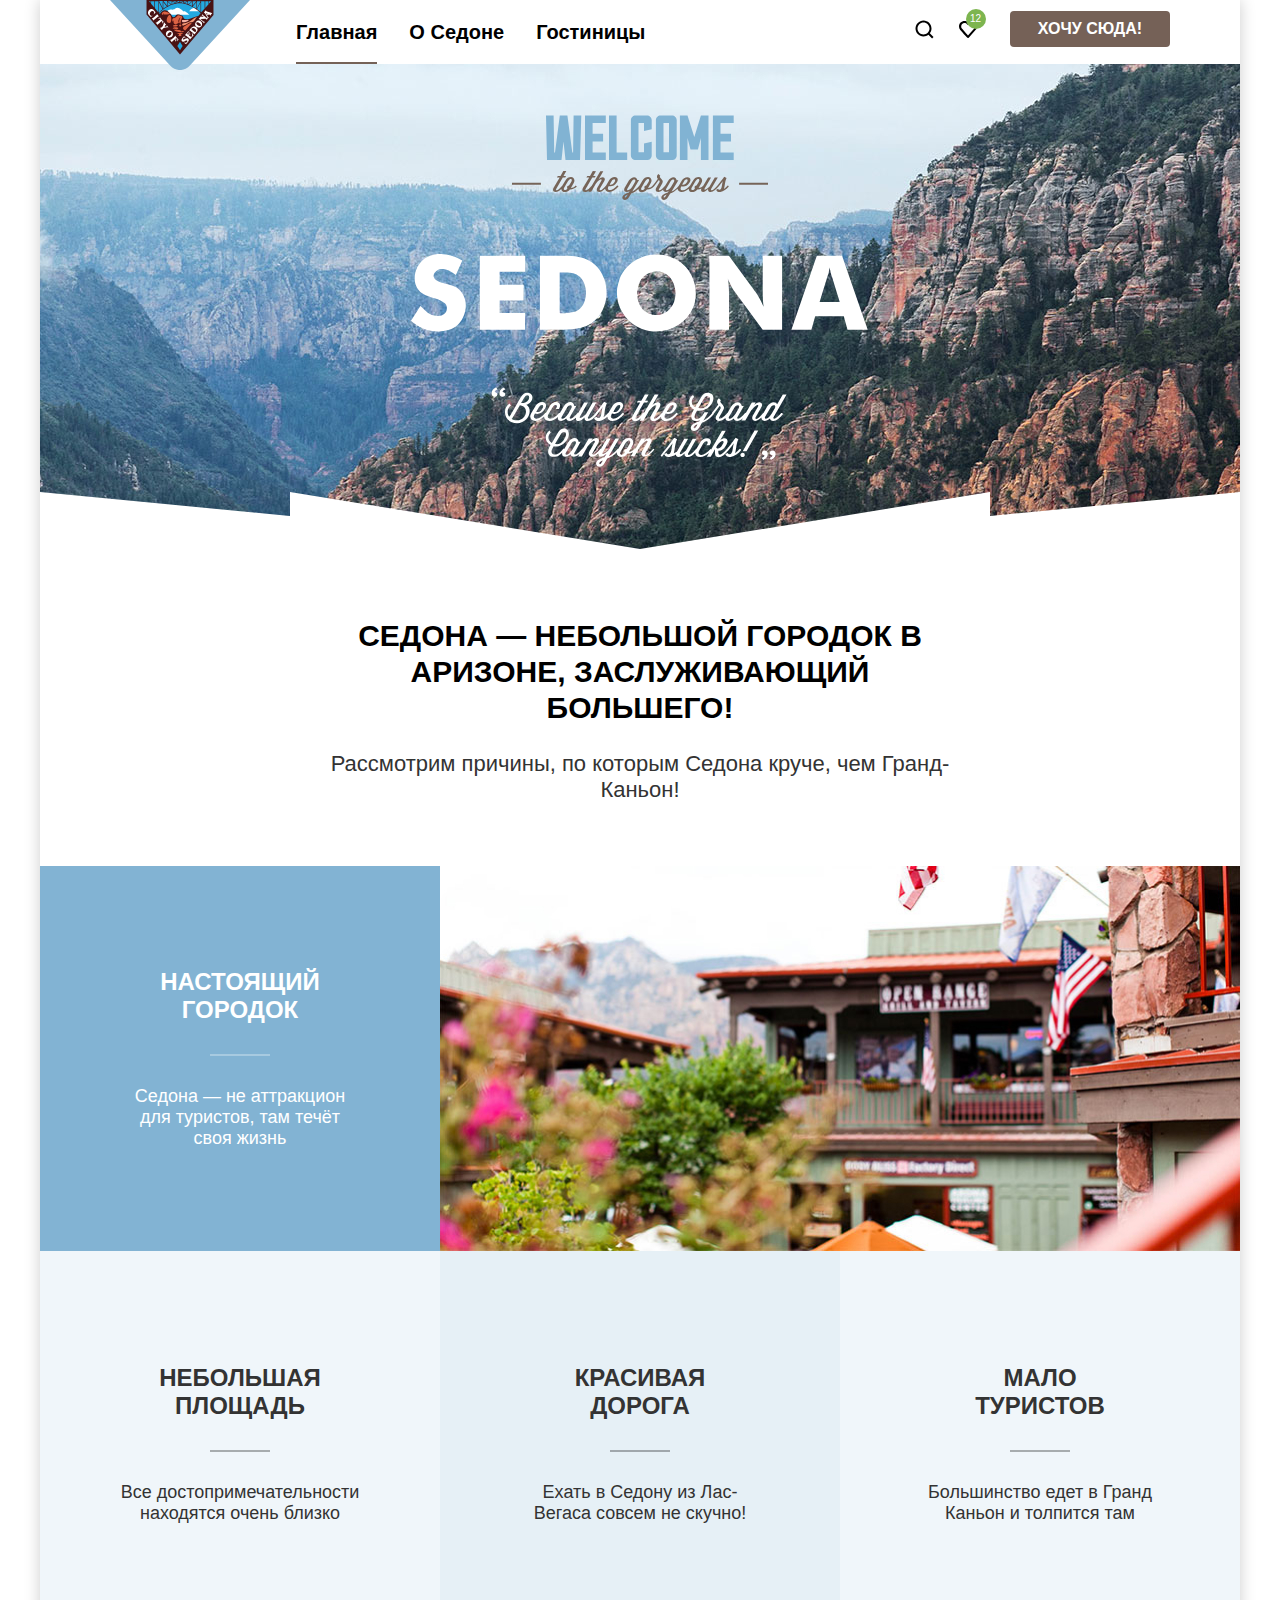
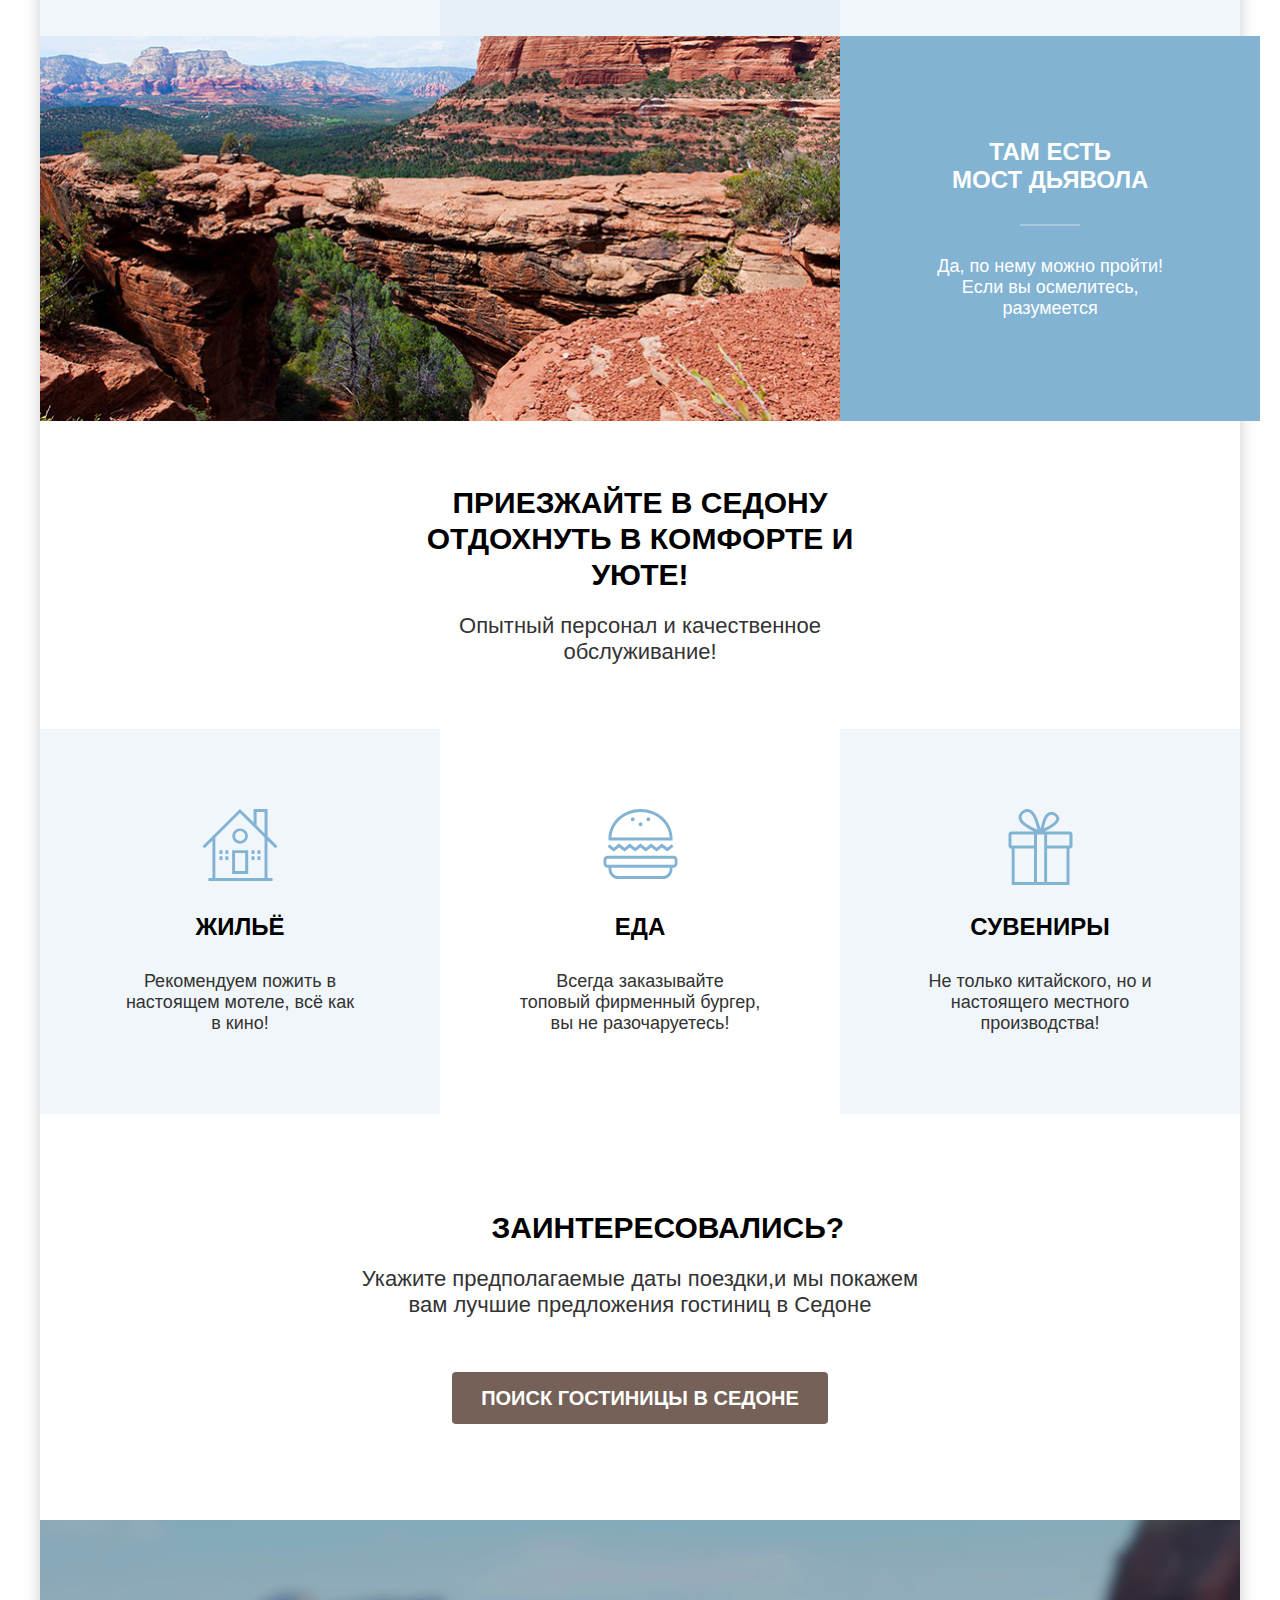
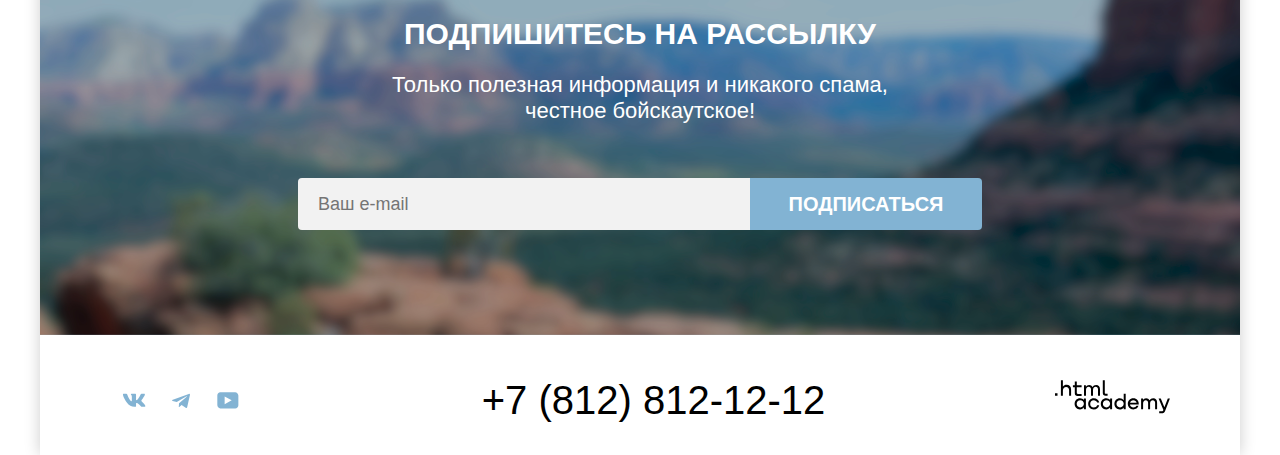
==== commit db6b2315: "Предзащитная шлифовка" ====
--- a/index.html
+++ b/index.html
@@ -28,12 +28,12 @@
           </ul>
           <ul class="user-menu-list">
             <li class="user-menu-item">
-              <a class="search-link" href="#">
+              <a class="user-menu-link search-link" href="#">
                 <span class="visually-hidden">Поиск</span>
               </a>
             </li>
             <li class="user-menu-item">
-              <a class="favority-link" href="#">
+              <a class="user-menu-link favority-link" href="#">
                 <span class="visually-hidden">Гостиниц в изранном</span>
                 <span class="like-number-icon">12</span>
               </a>
@@ -113,7 +113,7 @@
             <h2>Заинтересовались?</h2>
             <p>Укажите предполагаемые даты поездки,и мы покажем вам лучшие предложения гостиниц в Седоне</p>
           </div>
-          <a class="button search-hotel" href="#">Поиск гостиницы в Седоне</a>
+          <button class="button search-hotel" type="button">Поиск гостиницы в Седоне</button>
         </section>
         <section class="subscribe" data-test="subscribe">
           <div class="subscribe-title">
@@ -154,6 +154,7 @@
             <a class="phone-number" href="tel:+78128121212">+7 (812) 812-12-12</a>
           </div>
           <a class="developer-link" href="https://htmlacademy.ru/intensive/htmlcss">
+            <span class="visually-hidden">Переход на сайт разработчика</span>
             <svg class="developer-image" xmlns="http://www.w3.org/2000/svg" width="115" height="34" fill="none">
               <path
                 d="M0 13.256v2.6h2.5v-2.6H0ZM11.6 4.856c-1.6 0-2.8.7-3.6 1.7h-.1v-6.2h-2v15.5h2v-5.3c0-2.1 1.3-3.6 3.3-3.6 1.8 0 2.9 1.4 2.9 3.2v5.7h2v-6.1c.1-3-1.8-4.9-4.5-4.9ZM26.6 5.156h-4.8v-3.7h-2v3.8h-1.9v2h1.9v6c0 1.7 1 2.7 2.7 2.7h4.1v-2h-3.7c-.7 0-1.1-.4-1.1-1.1v-5.7h4.8v-2ZM41.1 4.956c-1.6 0-2.9.8-3.5 2.1h-.1c-.6-1.2-1.8-2.1-3.4-2.1-1.4 0-2.5.8-3.1 1.8h-.1v-1.6H29v10.6h2v-5.4c0-2 1-3.5 2.6-3.5 1.5 0 2.4 1 2.4 2.6v6.3h2v-5.6c0-2.4 1.4-3.3 2.6-3.3 1.5 0 2.4 1 2.4 2.6v6.3h2v-6.5c.1-2.5-1.4-4.3-3.9-4.3ZM47.8 13.056c0 1.7 1 2.7 2.8 2.7h2v-2h-1.7c-.7 0-1.1-.4-1.1-1.1V.356h-2v12.7ZM28.9 20.056c-.9-1.1-2.2-1.8-3.9-1.8-3.1 0-5.4 2.3-5.4 5.6s2.3 5.6 5.4 5.6c1.8 0 3-.8 3.8-1.9h.1v1.6h2v-10.6h-2v1.5Zm-3.6 7.4c-2.2 0-3.6-1.6-3.6-3.6s1.4-3.6 3.6-3.6 3.6 1.6 3.6 3.6c0 1.9-1.4 3.6-3.6 3.6ZM44.2 22.356c-.5-2.4-2.6-4.1-5.4-4.1-3.4 0-5.6 2.5-5.6 5.6 0 3.1 2.2 5.6 5.6 5.6 2.8 0 4.9-1.8 5.4-4.2h-2.1c-.4 1.3-1.7 2.3-3.3 2.3-2.2 0-3.6-1.6-3.6-3.6s1.4-3.6 3.6-3.6c1.6 0 2.8 1 3.3 2.2h2.1v-.2ZM55.1 20.056c-.9-1.1-2.2-1.8-3.9-1.8-3.1 0-5.4 2.3-5.4 5.6s2.3 5.6 5.4 5.6c1.8 0 3-.8 3.8-1.9h.1v1.6h2v-10.6h-2v1.5Zm-3.6 7.4c-2.2 0-3.6-1.6-3.6-3.6s1.4-3.6 3.6-3.6 3.6 1.6 3.6 3.6c0 1.9-1.5 3.6-3.6 3.6ZM68.7 20.156c-.9-1.1-2.2-1.9-3.9-1.9-3.1 0-5.4 2.3-5.4 5.6s2.2 5.6 5.4 5.6c1.7 0 3-.8 3.8-1.8h.1v1.5h2v-15.4h-2v6.4Zm-3.6 7.3c-2.2 0-3.6-1.6-3.6-3.6s1.4-3.6 3.6-3.6 3.6 1.6 3.6 3.6c-.1 2-1.5 3.6-3.6 3.6ZM78.3 18.256c-3.3 0-5.5 2.5-5.5 5.6 0 3 2.1 5.6 5.5 5.6 2.5 0 4.5-1.3 5.2-3.6h-2.1c-.5 1-1.6 1.6-3 1.6-1.9 0-3.3-1.3-3.4-2.9h8.8c.2-3.6-2-6.3-5.5-6.3Zm0 1.9c1.7 0 3 1 3.3 2.6h-6.5c.3-1.5 1.5-2.6 3.2-2.6ZM98.2 18.256c-1.6 0-2.9.8-3.6 2h-.1c-.6-1.2-1.8-2-3.4-2-1.4 0-2.5.7-3.1 1.8v-1.5h-1.9v10.6h2v-5.4c0-2 1-3.4 2.6-3.5 1.5 0 2.4 1 2.4 2.6v6.3h2v-5.6c0-2.4 1.4-3.3 2.6-3.3 1.5 0 2.4 1 2.4 2.6v6.3h2v-6.5c.1-2.6-1.4-4.4-3.9-4.4ZM109.4 27.356l-3.6-8.9h-2.2l4.8 11.6c-.3.9-.7 1.2-1.7 1.2h-2.5v2h2.5c1.8 0 2.8-.8 3.5-2.6l4.7-12.2h-2.1l-3.4 8.9Z" />
@@ -201,6 +202,7 @@
                           <path fill="#fff" fill-rule="evenodd" d="M12 7h2v2h-2V7Zm2 12h-2v-9h2v9Z"
                             clip-rule="evenodd" />
                         </svg>
+                        <span class="visually-hidden">Открыть подсказку</span>
                       </button>
                       <span class="tooltip-text">Укажите количество детей, которые будут с вами, возраст которых от 6 до
                         18 лет. Дети до 6 лет размещаются бесплатно.</span>
@@ -220,7 +222,7 @@
               </div>
               <button class="search-hotel-button" type="submit">Найти</button>
             </form>
-            <button class="modal-close-button">
+            <button class="modal-close-button" type="button">
               <svg xmlns="http://www.w3.org/2000/svg" width="15" height="15" fill="none">
               <path fill="none" d="M14.49 1.783 13.199.49 7.49 6.198 1.783.491.49 1.783 6.198 7.49.49 13.198l1.293 1.293L7.49 8.783l5.708 5.708 1.293-1.293-5.708-5.707 5.708-5.708Z"/></svg>
               <span class="visually-hidden">Закрыть</span>
--- a/styles/style.css
+++ b/styles/style.css
@@ -19,7 +19,7 @@
   min-height: 100%;
   margin: 0 auto;
   color: rgba(0, 0, 0, 1);
-  font-family: 'PT Sans', 'Arial', sans-serif;
+  font-family: "PT Sans", "Arial", sans-serif;
   font-weight: 400;
   font-style: normal;
   font-size: 22px;
@@ -49,38 +49,64 @@
 .logo {
   display: block;
   width: 140px;
+  margin-bottom: -6px;
 }
 
 .logo img {
-  display: inline-block;
   vertical-align: top;
+  transition-duration: 0.3s;
+}
+
+.logo:hover img,
+.logo:focus img {
+  opacity: 0.9;
+}
+
+.logo:active img {
+  opacity: 0.8;
 }
 
 .hero {
   width: 1200px;
+  min-height: 485px;
   background-color: rgba(164, 203, 227, 1);
-  background-image: url(../images/background_mask.svg), url(../images/background_hero.jpg);
+  background-image: url("../images/background_mask.svg"), url("../images/background_hero.jpg");
   background-repeat: no-repeat, no-repeat;
   background-position: 50% 100%, 50% 50%;
   background-size: contain, cover;
   margin: 0;
-  margin-top: -6px;
-  padding: 51px 371px 82px 371px;
-  box-sizing: border-box;
+  padding: 51px 371px 82px;
+  box-sizing: border-box;
+}
+
+.hero img {
+  display: inline-block;
+  vertical-align: top;
 }
 
 .subscribe,
 .subscribe-catalog,
 .filter-wrapper {
   color: rgba(255, 255, 255, 1);
-  background-image: url(../images/background_subscribe.png);
+  background-image: url("../images/background_subscribe.png");
   background-repeat: no-repeat;
   background-position: 50% 50%;
   background-size: cover;
   background-color: rgba(164, 203, 227, 1);
   margin: 0;
-  padding: 96px 258px 104px 258px;
-
+  padding: 96px 258px 104px;
+}
+
+.subscribe {
+  min-height: 415px;
+  box-sizing: border-box;
+}
+
+.filter-wrapper {
+  background-image: url("../images/background_filter.png");
+  margin-bottom: 50px;
+  padding: 70px;
+  padding-top: 35px;
 }
 
 .subscribe form {
@@ -109,15 +135,6 @@
   margin-bottom: 20px;
 }
 
-.filter-wrapper {
-  background-image: url(../images/background_filter.png);
-  background-color: rgba(113, 162, 191, 1);
-  margin-top: -6px;
-  margin-bottom: 50px;
-  padding: 70px;
-  padding-top: 35px;
-}
-
 .filter-wrapper h1 {
   margin: 0;
   padding: 0;
@@ -133,7 +150,6 @@
 .advantages-background,
 .advantages-background-revers {
   background-color: rgba(130, 179, 211, 1);
-  color: rgba(255, 255, 255, 1);
   margin: 0;
 }
 
@@ -157,13 +173,17 @@
   box-sizing: border-box;
 }
 
-.cost-input-wrapper input:not(:disabled):hover,
-.cost-input-wrapper input:not(:disabled):focus-visible {
+.cost-input-wrapper input:hover,
+.cost-input-wrapper input:focus-visible {
   background-color: rgba(230, 230, 230, 1);
 }
 
 .cost-input-wrapper input:disabled {
   opacity: 0.3;
+}
+
+.cost-input-wrapper:has(:disabled) {
+  pointer-events: none;
 }
 
 .details,
@@ -183,7 +203,7 @@
   box-sizing: border-box;
   text-align: center;
   overflow-wrap: break-word;
-  transition: 0.3s ease;
+  transition-duration: 0.3s;
 }
 
 .details {
@@ -208,6 +228,24 @@
   color: rgba(0, 0, 0, 1);
   text-decoration: none;
   padding: 0;
+}
+
+.nav-item a {
+  display: block;
+  padding: 20px 16px;
+}
+
+.hotel-link {
+  transition-duration: 0.1s;
+}
+
+.hotel-link:hover,
+.hotel-link:focus {
+  color: rgba(117, 97, 87, 1);
+}
+
+.hotel-link:active {
+  color: rgba(117, 97, 87, 0.3);
 }
 
 .nav-item {
@@ -233,6 +271,23 @@
   margin: 0;
 }
 
+.advantages h2 {
+  margin: 0;
+  margin-bottom: 25px;
+}
+
+.services-title h2 {
+  margin: 0;
+  margin-bottom: 20px;
+  padding: 0;
+}
+
+.hotels h2 {
+  margin: 0;
+  margin-bottom: 20px;
+  padding: 0 147.5px;
+}
+
 .advantages-item h3,
 .services-item h3,
 .hotel-gallery-item h3 {
@@ -242,6 +297,17 @@
   text-align: center;
 }
 
+.hotel-gallery-list h3 {
+  text-transform: none;
+}
+
+.background-title h3,
+.opacity-12 h3,
+.opacity-20 h3 {
+  margin: 0;
+  padding: 0 27px;
+}
+
 .services-title p,
 .hotels p {
   color: rgba(51, 51, 51, 1);
@@ -251,13 +317,14 @@
 }
 
 .advantages-item,
-.advantages-item .advantages-description,
-.services-item .services-description {
+.advantages-description,
+.services-description {
+  color: rgba(51, 51, 51, 1);
   font-size: 18px;
   line-height: 21px;
 }
 
-.services-item .services-description {
+.services-description {
   margin: 0;
   margin-top: 15px;
   padding: 0;
@@ -293,33 +360,43 @@
 .opacity-12,
 .opacity-20 {
   padding: 80px 85px;
+  gap: 30px;
+}
+
+.opacity-20 {
+  background-color: rgba(131, 179, 211, 0.2);
 }
 
 .services-item {
   padding: 183px 85px 80px;
-}
-
-.opacity-12,
-.opacity-20 {
-  gap: 30px;
-}
-
-.opacity-20 {
-  background-color: rgba(131, 179, 211, 0.2);
+  justify-content: flex-end;
+}
+
+.housing,
+.food,
+.gifts {
+  background-repeat: no-repeat;
+  background-position: 50% 80px;
+}
+
+.housing {
+  background-image: url("../images/icons/housing.svg");
 }
 
 .food {
   background-color: rgba(255, 255, 255, 1);
-}
-
-.services-item {
-  justify-content: flex-end;
+  background-image: url("../images/icons/food.svg");
+}
+
+.gifts {
+  background-image: url("../images/icons/gifts.svg");
 }
 
 .search-hotel,
 .subscribe-button {
   display: block;
   color: rgba(255, 255, 255, 1);
+  font-family: inherit;
   font-weight: 700;
   font-size: 20px;
   line-height: 36px;
@@ -327,13 +404,14 @@
   text-transform: uppercase;
   text-align: center;
   text-decoration: none;
-  transition: 0.3s ease;
+  transition-duration: 0.3s;
 }
 
 .search-hotel {
   margin: 0 auto;
-  width: 376px;
+  min-width: 376px;
   background-color: rgba(117, 97, 87, 1);
+  border: none;
   border-radius: 4px;
 }
 
@@ -341,7 +419,6 @@
   min-width: 232px;
   max-width: 300px;
   background-color: rgba(130, 179, 211, 1);
-  font-family: inherit;
   border: none;
   border-radius: 0 4px 4px 0;
 }
@@ -353,7 +430,7 @@
 .subscribe-button:focus-visible,
 .filter-form-apply:focus-visible,
 .favority-button:focus-visible,
-.pagination-link:not(.current-pagination-link):focus-visible {
+.pagination-link:not(.current-pagination-link):not(.ellipsis-link):focus-visible {
   background-color: rgba(104, 162, 202, 1);
 }
 
@@ -365,13 +442,22 @@
   color: rgba(255, 255, 255, 0.3);
 }
 
+.subscribe-button:disabled,
+.filter-form-apply:disabled,
+.current-favority:disabled {
+  background-color: rgba(229, 229, 229, 1);
+  color: rgba(255, 255, 255, 1);
+}
+
 .pagination-link:not(.current-pagination-link):hover {
   border: 1px solid rgba(130, 179, 211, 1);
 }
 
 .phone-number {
+  max-width: 620px;
   font-size: 40px;
   line-height: 40px;
+  transition-duration: 0.3s;
 }
 
 .catalog-title {
@@ -384,15 +470,17 @@
   font-weight: 700;
   font-size: 20px;
   line-height: 24px;
+  padding: 0;
+  margin-bottom: 32px;
 }
 
 .hotel-filter-form label {
   font-size: 18px;
   line-height: 23px;
-}
-
-.hotel-gallery-list h3 {
-  text-transform: none;
+  margin: 0;
+  margin-bottom: 16px;
+  display: flex;
+  gap: 16px;
 }
 
 .filter-form-apply,
@@ -413,7 +501,7 @@
 .filter-form-apply {
   background-color: rgba(130, 179, 211, 1);
   border-radius: 4px;
-  margin: 56px 0 32px 0;
+  margin: 56px 0 32px;
 }
 
 .filter-form-reset {
@@ -421,11 +509,11 @@
   margin: 0;
 }
 
-.filter-form-reset:not(:disabled):hover {
+.filter-form-reset:hover {
   opacity: 0.6;
 }
 
-.filter-form-reset:not(:disabled):active {
+.filter-form-reset:active {
   opacity: 0.3;
 }
 
@@ -440,6 +528,17 @@
   font-style: normal;
   font-size: 18px;
   line-height: 21px;
+  display: block;
+  min-width: 292px;
+  min-height: 49px;
+  padding: 12px 40px 12px 20px;
+  border: 2px solid rgba(229, 229, 229, 1);
+  border-radius: 4px;
+  background-image: url("../images/icons/select_icon.svg");
+  background-repeat: no-repeat;
+  background-position: right 20px top 21px;
+  appearance: none;
+  transition-duration: 0.3s;
 }
 
 .hotel-gallery-item .rating {
@@ -449,7 +548,7 @@
   font-size: 16px;
   line-height: 20px;
   text-transform: uppercase;
-  padding: 9px 0 8px 0;
+  padding: 9px 0 8px;
   border-radius: 4px;
   box-sizing: border-box;
   text-align: center;
@@ -476,7 +575,7 @@
 
 .pagination-item .ellipsis-link {
   color: rgba(0, 0, 0, 1);
-  background-color: rgba(255, 255, 255, 1)
+  background-color: rgba(255, 255, 255, 1);
 }
 
 .pagination-link {
@@ -512,10 +611,10 @@
 }
 
 .main-nav {
-  margin: 0 70px 0 70px;
+  margin: 0;
+  padding: 0 70px;
   display: flex;
   gap: 30px;
-  padding: 0;
 }
 
 .nav-list {
@@ -527,14 +626,10 @@
 }
 
 .user-menu-list {
-  width: 268px;
-  display: flex;
+  min-width: 268px;
+  display: flex;
+  flex-wrap: wrap;
   align-items: center;
-}
-
-.nav-item a {
-  display: block;
-  padding: 20px 16px;
 }
 
 .visually-hidden {
@@ -542,27 +637,37 @@
   transform: scale(0);
 }
 
-.search-link,
-.favority-link {
+.user-menu-link {
   height: 64px;
   display: block;
+  padding: 22px 12px;
+  box-sizing: border-box;
+  position: relative;
+  bottom: 3px;
   background-repeat: no-repeat;
   background-position: 50% 50%;
-  padding: 22px 12px 22px 12px;
-  box-sizing: border-box;
+  transition-duration: 0.3s;
+}
+
+.favority-link {
+  text-decoration: none;
 }
 
 .search-link {
-  background-image: url(../images/icons/search_icon.svg);
-  position: relative;
-  bottom: 3px;
+  background-image: url("../images/icons/search_icon.svg");
 }
 
 .favority-link {
-  background-image: url(../images/icons/heart_icon.svg);
-  text-decoration: none;
-  position: relative;
-  bottom: 3px;
+  background-image: url("../images/icons/heart_icon.svg");
+}
+
+.user-menu-link:hover,
+.user-menu-link:focus {
+  opacity: 0.6;
+}
+
+.user-menu-link:active {
+  opacity: 0.3;
 }
 
 .like-number-icon {
@@ -582,14 +687,6 @@
   box-sizing: border-box;
 }
 
-.like-number-icon:hover,
-.current-favority:hover,
-.like-number-icon:focus,
-.current-favority:focus {
-  background-color: rgba(108, 158, 66, 1);
-}
-
-.like-number-icon:active,
 .current-favority:active {
   background-color: rgba(125, 181, 79, 1);
   color: rgba(255, 255, 255, 0.3);
@@ -618,56 +715,39 @@
 
 .want-here {
   display: block;
-  padding: 8px 0 8px 0;
+  padding: 8px 0;
   text-decoration: none;
   color: rgba(255, 255, 255, 1);
-}
-
-.want-here:not(:disabled):hover,
+  transition-duration: 0.3s;
+}
+
+.want-here:hover,
 .search-hotel:hover,
-.details:not(:disabled):hover {
+.details:hover,
+.want-here:focus,
+.search-hotel:focus,
+.details:focus {
   background-color: rgba(97, 80, 72, 1);
   border-radius: 4px;
 }
 
-.want-here:not(:disabled):focus,
-.search-hotel:focus,
-.details:not(:disabled):focus {
-  background-color: rgba(97, 80, 72, 1);
-  border-radius: 4px;
-}
-
-.want-here:not(:disabled):active,
+.want-here:active,
 .search-hotel:active,
-.details:not(:disabled):active {
+.details:active {
   background-color: rgba(117, 97, 87, 1);
   color: rgba(255, 255, 255, 0.3);
   border-radius: 4px;
 }
 
-.want-here-button:disabled,
-.details:disabled,
-.subscribe-button:disabled,
-.filter-form-apply:disabled,
-.current-favority:disabled {
-  background-color: rgba(229, 229, 229, 1);
-  color: rgba(255, 255, 255, 1);
-}
-
 .advantages {
   margin: 0;
   padding: 0;
 }
 
 .advantages-title {
-  padding: 65px 290px 17px 290px;
+  padding: 69px 290px 17px;
   margin-bottom: 21px;
   box-sizing: border-box;
-}
-
-.advantages h2 {
-  margin: 0;
-  margin-bottom: 25px;
 }
 
 .advantages-main-discription {
@@ -692,7 +772,6 @@
 .advantages-background-revers {
   display: grid;
   grid-template-columns: 2fr 1fr;
-
 }
 
 .advantages-background-revers img {
@@ -702,6 +781,12 @@
 .advantages-background img,
 .advantages-background-revers img {
   min-width: 100%;
+  height: 100%;
+}
+
+.background-title h3,
+.background-title p {
+  color: rgba(255, 255, 255, 1);
 }
 
 .background-title {
@@ -714,13 +799,6 @@
   align-items: center;
   justify-content: center;
   gap: 30px;
-}
-
-.background-title h3,
-.opacity-12 h3,
-.opacity-20 h3 {
-  margin: 0;
-  padding: 0 27px 0 27px;
 }
 
 .background-title h3::after {
@@ -750,56 +828,25 @@
 
 .services-title {
   margin: 0;
-  padding: 64px 345px 44px 345px;
-}
-
-.services-title h2 {
-  margin: 0;
-  margin-bottom: 20px;
+  padding: 64px 345px 44px;
+}
+
+.services-title p {
+  margin: 20px 0;
   padding: 0;
 }
 
-.services-title p {
-  margin: 20px 0 20px 0;
-  padding: 0;
-}
-
 .services-list {
   display: flex;
   flex-wrap: wrap;
-}
-
-.housing,
-.food,
-.gifts {
-  background-repeat: no-repeat;
-  background-position: 50% 80px;
-}
-
-.housing {
-  background-image: url(../images/icons/housing.svg);
-}
-
-.food {
-  background-image: url(../images/icons/food.svg);
-}
-
-.gifts {
-  background-image: url(../images/icons/gifts.svg);
 }
 
 .hotels {
   padding: 96px 304px;
 }
 
-.hotels h2 {
-  margin: 0;
-  margin-bottom: 20px;
-  padding: 0 147.5px;
-}
-
 .hotels p {
-  margin: 20px 0 20px 0;
+  margin: 20px 0;
 }
 
 .hotels-title {
@@ -830,7 +877,7 @@
 }
 
 .subscribe-form input:not(:disabled):hover,
-.subscribe-form input:not(:disabled):focus-visible {
+.subscribe-form input:focus-visible {
   background-color: rgba(230, 230, 230, 1);
 }
 
@@ -839,12 +886,16 @@
   color: rgba(0, 0, 0, 0.3);
 }
 
+.subscribe-form:has(:disabled) {
+  pointer-events: none;
+}
+
 .breadcrumbs-list {
   display: flex;
   justify-content: flex-start;
   align-items: center;
   gap: 11px;
-  margin: 8px 0 40px 0;
+  margin: 8px 0 40px;
   padding: 0;
 }
 
@@ -852,12 +903,22 @@
   display: block;
   width: 13px;
   height: 15px;
-  background-image: url(../images/icons/home_icon.svg);
+  background-image: url("../images/icons/home_icon.svg");
   background-repeat: no-repeat;
   background-position: 50% 50%;
-  padding: 0 0 2px 0;
+  padding: 0 0 2px;
   margin: 3px 0;
   box-sizing: border-box;
+  transition-duration: 0.3s;
+}
+
+.page-home:hover,
+.page-home:focus {
+  opacity: 0.6;
+}
+
+.page-home:active {
+  opacity: 0.3;
 }
 
 .breadcrumbs-item {
@@ -869,7 +930,7 @@
 .breadcrumbs-item:not(:last-child)::after {
   content: "";
   display: block;
-  background-image: url(../images/icons/breadcrumbs.svg);
+  background-image: url("../images/icons/breadcrumbs.svg");
   background-repeat: no-repeat;
   background-position: 50% 50%;
   width: 7px;
@@ -891,12 +952,12 @@
   padding: 0;
 }
 
-.hotel-filter-form-wrapper {
+.hotel-filter-form {
   display: flex;
   gap: 70px;
 }
 
-.infrastructure {
+.hotel-filter {
   min-width: 150px;
   max-width: 185px;
   display: flex;
@@ -904,39 +965,8 @@
   box-sizing: border-box;
 }
 
-.infrastructure label,
-.living-type label,
-.infrastructure-title,
-.living-type-title,
-.living-cost-title {
-  margin: 0;
-}
-
-.infrastructure label,
-.living-type label {
-  margin-bottom: 16px;
-  display: flex;
-  gap: 16px;
-}
-
-.infrastructure-title,
-.living-type-title,
-.living-cost-title {
-  margin-bottom: 32px;
-}
-
-.infrastructure label:last-child,
-.living-type label:last-child {
+.hotel-filter-form label:last-child {
   margin-bottom: 0;
-}
-
-.hotel-filter-form-wrapper .living-type {
-  min-width: 150px;
-  max-width: 185px;
-  display: flex;
-  flex-direction: column;
-  margin-right: 70px;
-  box-sizing: border-box;
 }
 
 .living-cost {
@@ -944,6 +974,10 @@
   display: flex;
   flex-direction: column;
   box-sizing: border-box;
+}
+
+.hotel-filter-form .living-cost {
+  margin-left: auto;
 }
 
 .cost-input-wrapper {
@@ -980,7 +1014,7 @@
   width: 286px;
   height: 4px;
   background-color: rgba(255, 255, 255, 0.3);
-  top: -4px;
+  top: -5px;
   left: 1px;
 }
 
@@ -991,7 +1025,7 @@
   background-color: rgba(255, 255, 255, 1);
   grid-column: 1 / -1;
   grid-row: 1 / 2;
-  top: 4px;
+  top: 3px;
   display: flex;
   align-items: center;
   gap: 185px;
@@ -1007,16 +1041,16 @@
 }
 
 .range-toggle:hover {
-  box-shadow: 0 4 10 rgba(0, 0, 0, 0.25);
+  box-shadow: 0 4px 10px rgba(0, 0, 0, 0.25);
 }
 
 .range-toggle:active {
   border: 2px solid rgba(131, 179, 211, 1);
-  box-shadow: 0 7 15 rgba(0, 0, 0, 0.4);
-}
-
-.cost-from,
-.cost-to {
+  box-shadow: 0 7px 15px rgba(0, 0, 0, 0.4);
+}
+
+.cost-input-wrapper .cost-from,
+.cost-input-wrapper .cost-to {
   margin: 0;
   padding: 0;
   display: grid;
@@ -1041,35 +1075,27 @@
   flex-direction: column;
 }
 
+.form-buttons button {
+  transition-duration: 0.3s;
+}
+
 .cost-select-wrapper {
   max-width: 1060px;
   display: flex;
   align-items: center;
-  margin: 0 70px 40px 70px;
+  margin: 0 70px 40px;
   gap: 70px;
   box-sizing: border-box;
 }
 
 .cost-select-wrapper h2 {
   min-width: 338px;
-  padding: 7px 0 7px 0;
+  padding: 7px 0;
   margin: 0;
   margin-right: auto;
 }
 
-.cost-select-wrapper select {
-  display: block;
-  min-width: 292px;
-  padding: 12px 60px 12px 20px;
-  border: 2px solid rgba(229, 229, 229, 1);
-  border-radius: 4px;
-  background-image: url(../images/icons/select_icon.svg);
-  background-repeat: no-repeat;
-  background-position: right 20px top 21px;
-  appearance: none;
-}
-
-.cost-select-wrapper select:hover {
+.cost-select-wrapper select:not(:disabled):hover {
   border: 2px solid rgba(104, 162, 202, 1);
   border-radius: 4px;
 }
@@ -1078,12 +1104,11 @@
   border: 2px solid rgba(0, 0, 0, 0.3);
   border-radius: 4px;
   color: rgba(0, 0, 0, 0.3);
-
 }
 
 .hotel-view-list {
   display: flex;
-  gap: 10px;
+  gap: 8px;
 }
 
 .tile,
@@ -1100,24 +1125,24 @@
 
 .tile {
   border: 2px solid rgba(0, 0, 0, 1);
-  background-image: url(../images/icons/tile_icon.svg);
+  background-image: url("../images/icons/tile_icon.svg");
 }
 
 .card {
   border: 2px solid rgba(229, 229, 229, 1);
-  background-image: url(../images/icons/cadr_icon.svg);
+  background-image: url("../images/icons/card_icon.svg");
 }
 
 .list {
   border: 2px solid rgba(229, 229, 229, 1);
-  background-image: url(../images/icons/list_icon.svg);
+  background-image: url("../images/icons/list_icon.svg");
 }
 
 .hotel-gallery-list {
   display: flex;
   flex-wrap: wrap;
   gap: 20px;
-  margin: 0 70px 40px 70px;
+  margin: 0 70px 40px;
   padding-bottom: 40px;
   border-bottom: 1px solid rgba(230, 230, 230, 1);
 }
@@ -1142,9 +1167,18 @@
 
 .image-link img {
   display: block;
-  width: 100%;
+  min-width: 100%;
   height: 100%;
-  object-fit: scale-down;
+  transition: 0.3s ease;
+}
+
+.image-link:hover img,
+.image-link:focus img {
+  opacity: 0.9;
+}
+
+.image-link:active img {
+  opacity: 0.8;
 }
 
 .hotel-gallery-item h3 {
@@ -1161,7 +1195,7 @@
   display: flex;
   gap: 8px;
   align-items: center;
-  margin: 0 70px 60px 70px;
+  margin: 0 70px 60px;
 }
 
 .social-link {
@@ -1179,27 +1213,28 @@
   background-color: rgba(131, 179, 211, 1);
   mask-repeat: no-repeat;
   mask-position: 50% 50%;
+  transition-duration: 0.3s;
 }
 
 .vk::before {
   width: 24px;
   height: 14px;
   mask-size: 24px 14px;
-  mask-image: url(../images/icons/vk_icon.svg);
+  mask-image: url("../images/icons/vk_icon.svg");
 }
 
 .twitter::before {
   width: 18px;
   height: 15px;
   mask-size: 18px 15px;
-  mask-image: url(../images/icons/twitter_icon.svg);
+  mask-image: url("../images/icons/twitter_icon.svg");
 }
 
 .youtube::before {
   width: 22px;
   height: 17px;
   mask-size: 22px 17px;
-  mask-image: url(../images/icons/youtube_icon.svg);
+  mask-image: url("../images/icons/youtube_icon.svg");
 }
 
 .vk:hover::before,
@@ -1224,6 +1259,7 @@
 }
 
 .social-list {
+  min-width: 142px;
   display: flex;
   flex-wrap: wrap;
   align-items: center;
@@ -1232,7 +1268,7 @@
 
 .contacts {
   padding: 5px 0;
-  margin-top: 6px;
+  margin: 40px auto 30px;
   text-align: center;
 }
 
@@ -1243,6 +1279,7 @@
 
 .developer-image {
   fill: rgba(0, 0, 0, 1);
+  transition-duration: 0.3s;
 }
 
 .developer-image:hover {
@@ -1262,65 +1299,51 @@
   position: absolute;
   width: calc(100% - 32px);
   border-bottom: 2px solid rgba(117, 98, 87, 1);
-  bottom: -1px;
-}
-
-.control-input,
-.control-input-radio {
+  bottom: 0;
+}
+
+.control-input {
   appearance: none;
   margin: 0;
-  width: 20px;
+  min-width: 20px;
   height: 20px;
   background-color: rgba(255, 255, 255, 1);
   background-repeat: no-repeat;
   background-position: 50% 50%;
   position: relative;
-  top: 1px;
-}
-
-.control-input {
+  top: 2px;
   border-radius: 4px;
 }
 
-.control-input-radio {
+.radio {
   border-radius: 50%;
 }
 
 .control-input:checked {
-  background-image: url(../images/icons/input.svg);
+  background-image: url("../images/icons/input.svg");
   background-size: 12px 10px;
 }
 
-.control-input-radio:checked {
-  background-image: url(../images/icons/tick.svg);
+.living-type .radio:checked {
+  background-image: url("../images/icons/tick.svg");
   background-size: 10px 10px;
 }
 
-.control-input:not(:disabled):hover,
-.control-input-radio:not(:disabled):hover,
-.control-input:checked:not(:disabled):hover,
-.control-input-radio:checked:not(:disabled):hover,
-.infrastructure label:not(:disabled):hover,
-.living-type label:not(:disabled):hover {
+.hotel-filter label:hover {
   opacity: 0.6;
 }
 
-.control-input:not(:disabled):focus-visible,
-.control-input-radio:not(:disabled):focus-visible,
-.control-input:checked:not(:disabled):focus-visible,
-.control-input-radio:checked:not(:disabled):focus-visible {
-  background-color: rgba(255, 255, 255, 1);
-}
-
-.control-input:not(:disabled):active,
-.control-input-radio:not(:disabled):active,
-.control-input:checked:not(:disabled):active,
-.control-input-radio:checked:not(:disabled):active,
-.infrastructure label:not(:disabled):active,
-.living-type label:not(:disabled):active
-.control-input:disabled, .control-input-radio:disabled,
-.control-input:checked:disabled, .control-input-radio:checked:disabled {
+.hotel-filter label:active,
+.control-input:disabled {
   opacity: 0.3;
+}
+
+.control-input:disabled ~ .control-label {
+  color: rgba(255, 255, 255, 0.3);
+}
+
+.hotel-filter label:has(:disabled) {
+  pointer-events: none;
 }
 
 .phone-number:hover,
@@ -1336,6 +1359,10 @@
   color: rgba(117, 97, 87, 0.3);
 }
 
+.view {
+  transition-duration: 0.3s;
+}
+
 .view:hover,
 .view:active {
   border: 2px solid rgba(0, 0, 0, 1);
@@ -1347,37 +1374,37 @@
 }
 
 .stars-1 {
-  background-image: url(../images/star.svg);
+  background-image: url("../images/star.svg");
 }
 
 .stars-2 {
   background-image:
-    url(../images/star.svg),
-    url(../images/star.svg);
+    url("../images/star.svg"),
+    url("../images/star.svg");
 }
 
 .stars-3 {
   background-image:
-    url(../images/star.svg),
-    url(../images/star.svg),
-    url(../images/star.svg);
+    url("../images/star.svg"),
+    url("../images/star.svg"),
+    url("../images/star.svg");
 }
 
 .stars-4 {
   background-image:
-    url(../images/star.svg),
-    url(../images/star.svg),
-    url(../images/star.svg),
-    url(../images/star.svg);
+    url("../images/star.svg"),
+    url("../images/star.svg"),
+    url("../images/star.svg"),
+    url("../images/star.svg");
 }
 
 .stars-5 {
   background-image:
-    url(../images/star.svg),
-    url(../images/star.svg),
-    url(../images/star.svg),
-    url(../images/star.svg),
-    url(../images/star.svg);
+    url("../images/star.svg"),
+    url("../images/star.svg"),
+    url("../images/star.svg"),
+    url("../images/star.svg"),
+    url("../images/star.svg");
 }
 
 /* +++++++++++++++++++++++++++++ МОДАЛЬНОЕ ОКНО ++++++++++++++++++++++++++++++++++++ */
@@ -1465,7 +1492,7 @@
 
 .field-group input {
   border-radius: 4px;
-  padding: 12px 20px;
+  padding: 12px 50px 12px 20px;
   grid-column: 2 / 4;
   grid-row: 1 / 2;
 }
@@ -1499,14 +1526,13 @@
 .visitors-button {
   margin: 0;
   font-family: inherit;
-  border: none;
+  border: transparent;
   text-align: center;
 }
 
 .visitors-button {
   background-color: rgba(242, 242, 242, 1);
-  border: transparent;
-  box-sizing: border-box;
+  border: 1px solid transparent;
 }
 
 .button-minus {
@@ -1545,17 +1571,21 @@
   grid-template-columns: auto 400px 40px;
 }
 
+.field-group-visitors input {
+  border: 2px solid transparent;
+}
+
 .field-group-visitors,
 .visitors-children {
   min-width: 247px;
   display: grid;
-  grid-template-columns: auto 39px 32px 39px;
+  grid-template-columns: auto 40px 30px 40px;
   grid-template-rows: 48px;
 }
 
 .visitors-children {
   min-width: 242px;
-  grid-template-columns: 1fr 39px 32px 39px;
+  grid-template-columns: 1fr 40px 30px 40px;
 }
 
 .visitors-adults {
@@ -1584,15 +1614,14 @@
   content: "";
   position: relative;
   display: block;
-  background-image: url(../images/icons/calendar_icon.svg);
+  background-image: url("../images/icons/calendar_icon.svg");
   background-repeat: no-repeat;
   background-position: 50% 50%;
   width: 16px;
   height: 15px;
   grid-column: 3 / 4;
   grid-row: 1 / 2;
-  justify-self: center;
-  align-self: center;
+  place-self: center center;
   opacity: 0.3;
   right: 10px;
 }
@@ -1649,7 +1678,7 @@
   width: 16px;
   height: 9px;
   position: absolute;
-  background-image: url(../images/icons/tultiptext_icon.svg);
+  background-image: url("../images/icons/tooltiptext_icon.svg");
   background-repeat: no-repeat;
   background-size: 14px 9px;
   top: -9px;
@@ -1687,7 +1716,8 @@
   fill: rgba(0, 0, 0, 0.3);
 }
 
-.button-minus:hover::before, .button-minus:focus::before {
+.button-minus:hover::before,
+.button-minus:focus::before {
   background-color: rgba(0, 0, 0, 1);
 }
 
@@ -1695,7 +1725,8 @@
   background-color: rgba(0, 0, 0, 0.2);
 }
 
-.button-plus:hover path, .button-plus:focus path {
+.button-plus:hover path,
+.button-plus:focus path {
   fill: rgba(0, 0, 0, 1);
 }
 
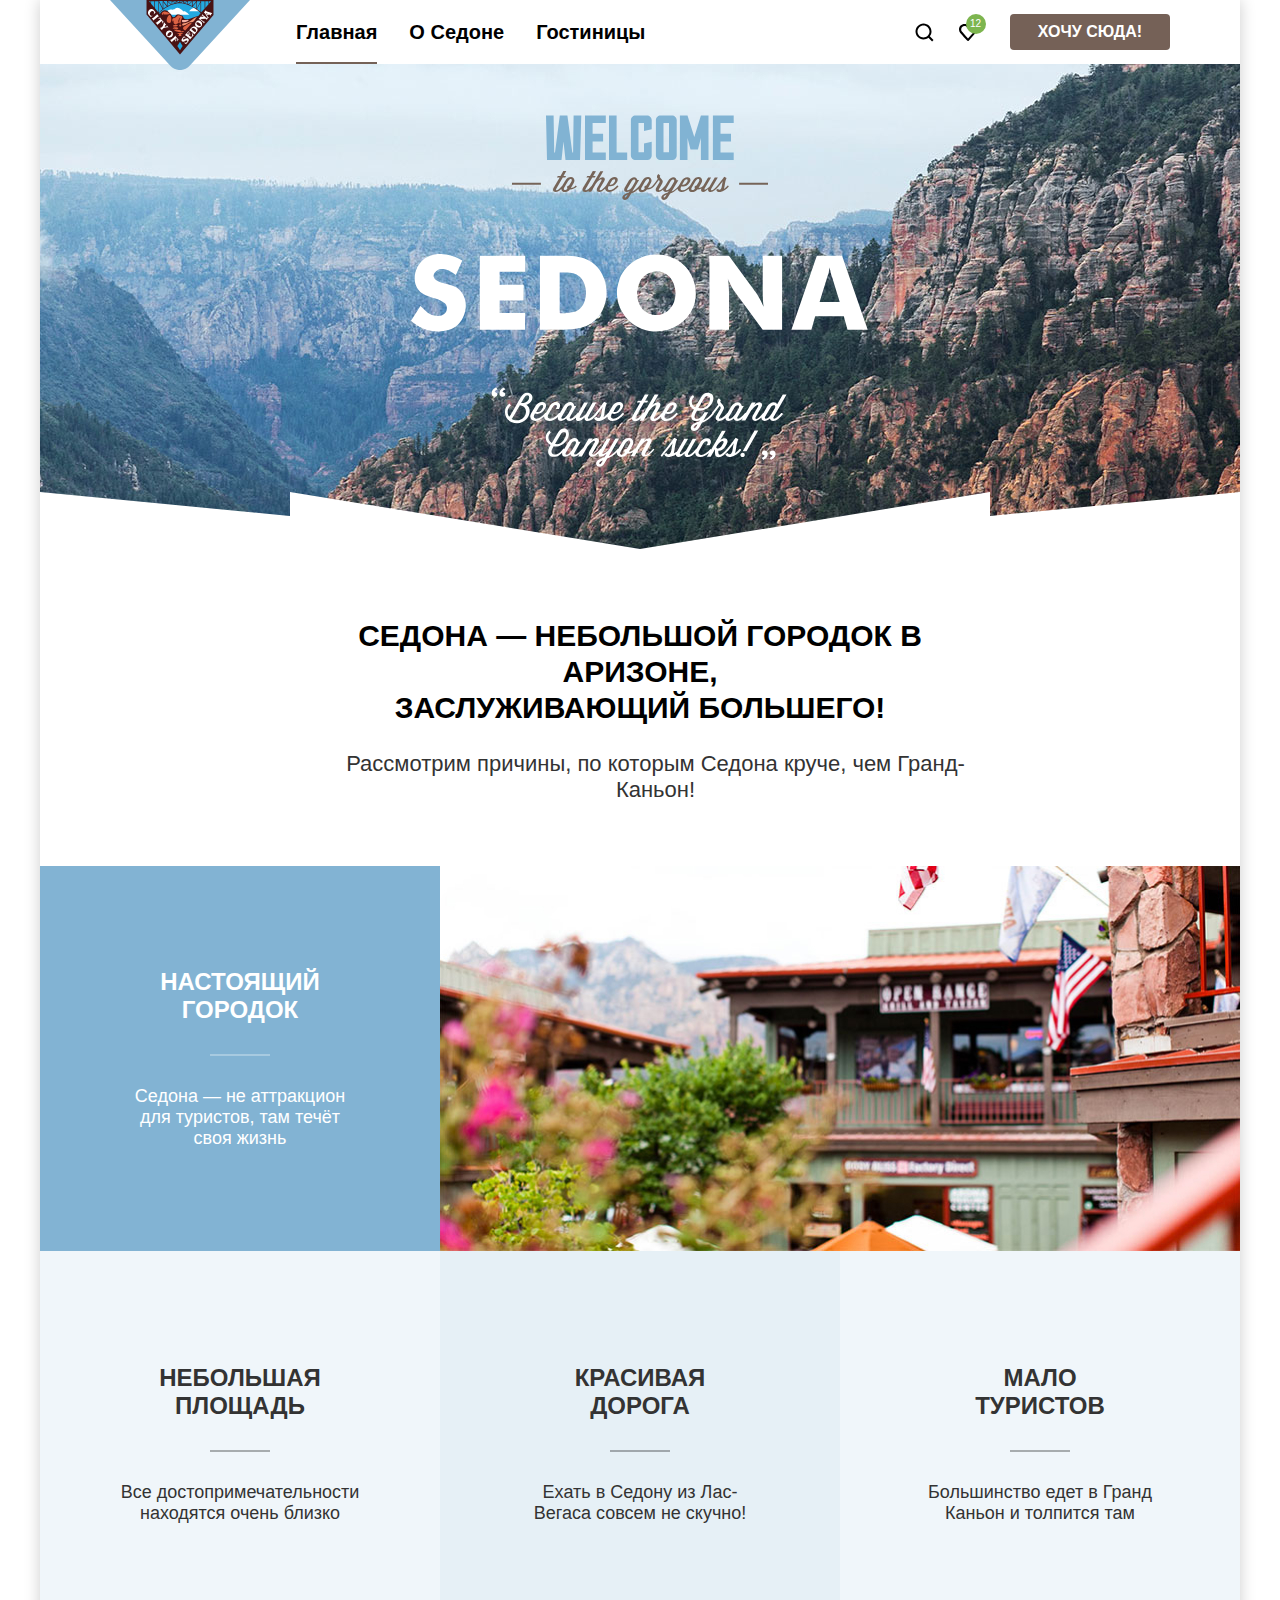
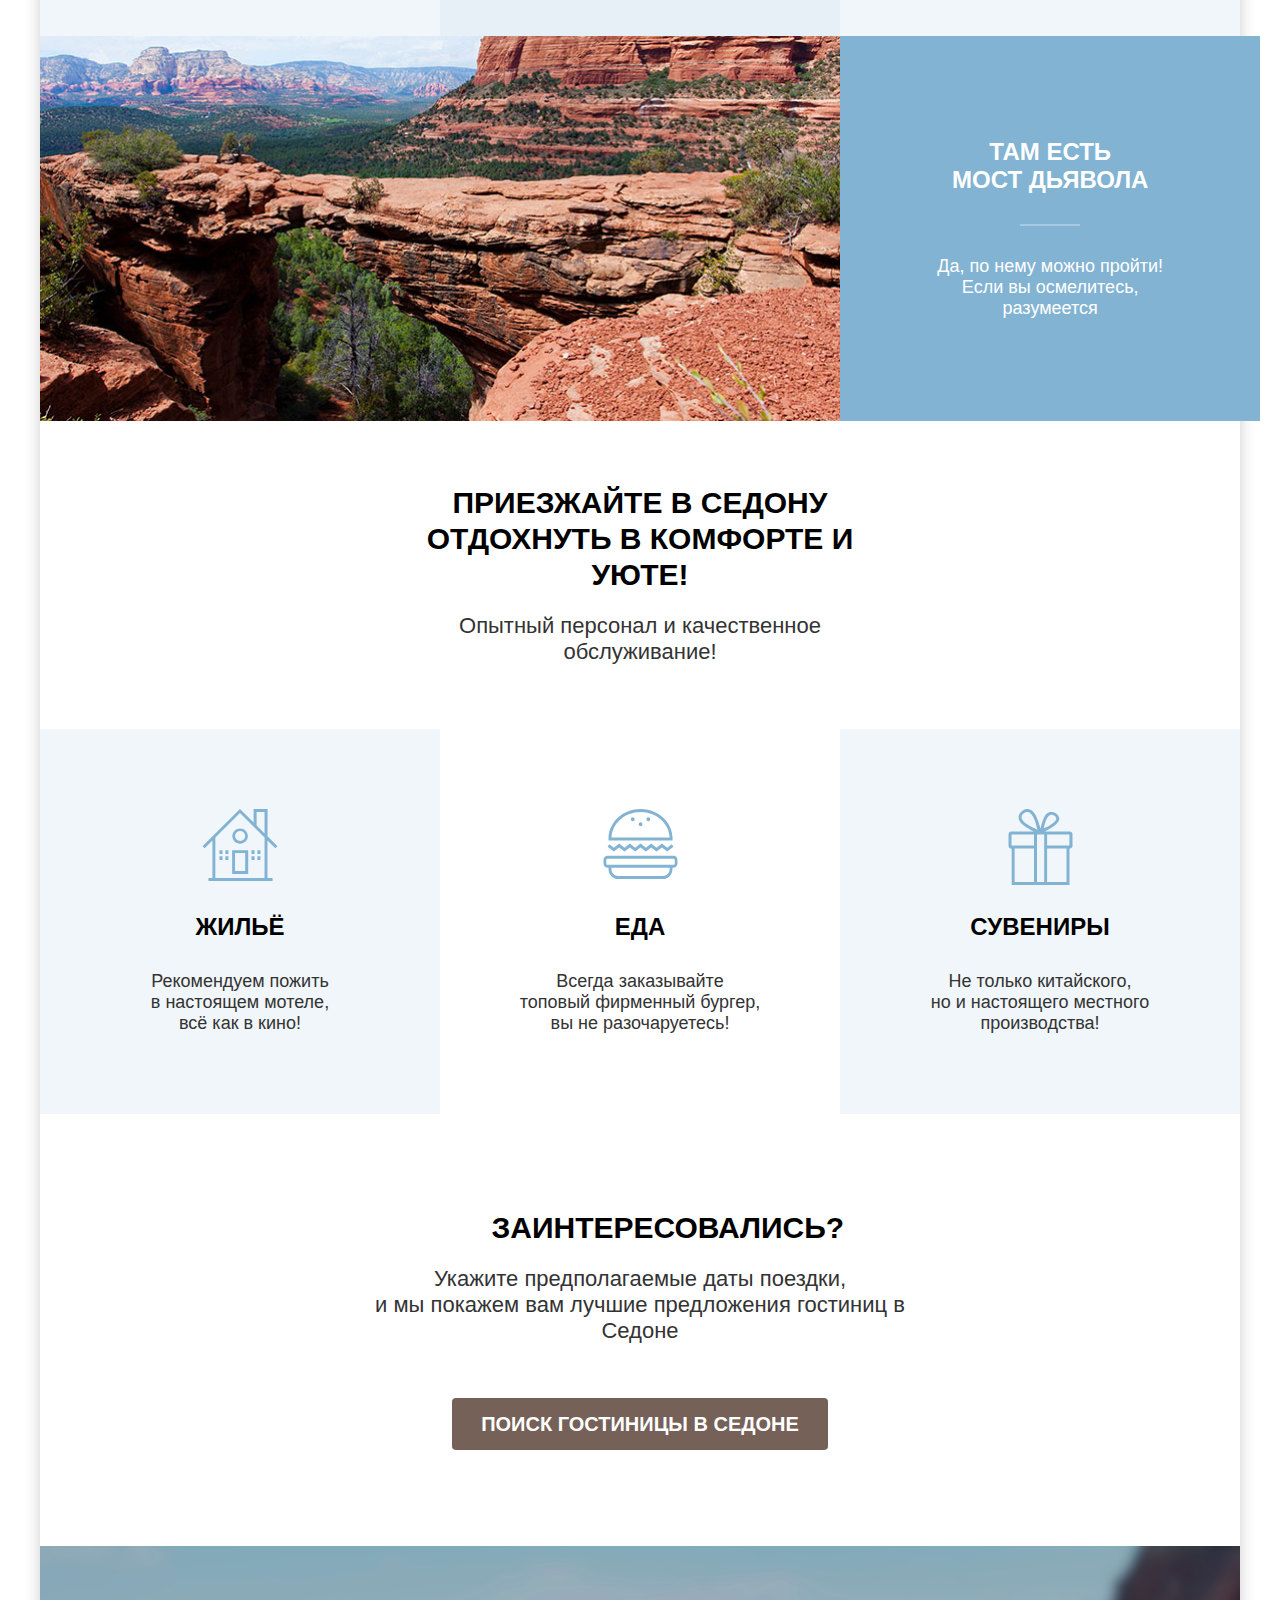
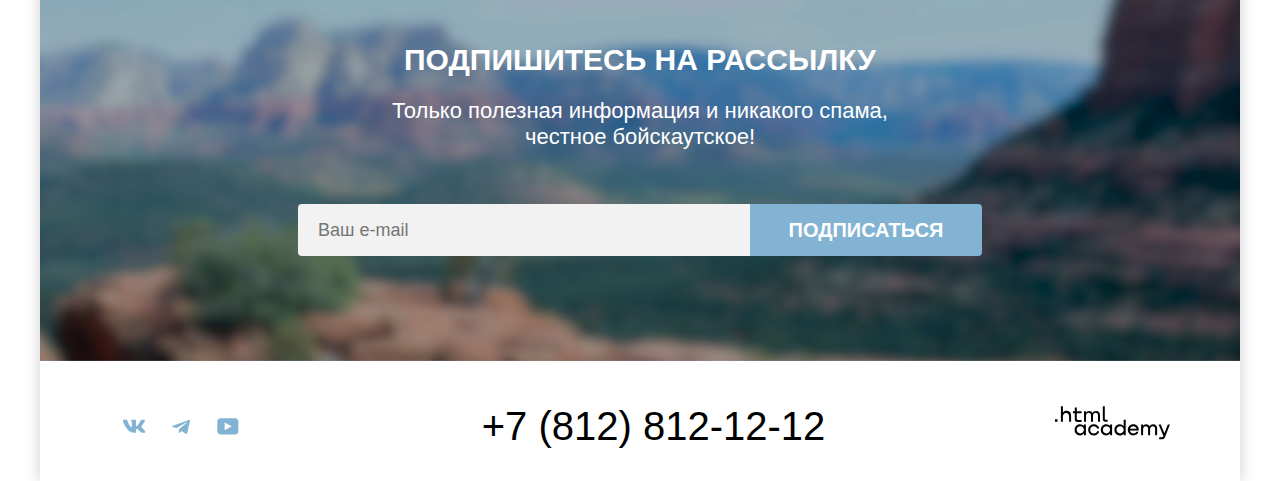
==== commit f422d651: "Предзащитная шлифовка" ====
--- a/index.html
+++ b/index.html
@@ -54,7 +54,7 @@
         </section>
         <section class="advantages" data-test="advantages">
           <div class="advantages-title">
-            <h2>Седона — небольшой городок в Аризоне, заслуживающий большего!</h2>
+            <h2>Седона — небольшой городок в Аризоне,<br> заслуживающий большего!</h2>
             <p class="advantages-main-discription">Рассмотрим причины, по которым Седона круче, чем Гранд-Каньон!</p>
           </div>
           <ul class="advantages-list">
@@ -95,7 +95,7 @@
           <ul class="services-list">
             <li class="services-item housing">
               <h3>Жильё</h3>
-              <p class="services-description">Рекомендуем пожить в настоящем мотеле, всё как в кино!</p>
+              <p class="services-description">Рекомендуем пожить<br> в настоящем мотеле,<br> всё как в кино!</p>
             </li>
             <li class="services-item food">
               <h3>Еда</h3>
@@ -104,14 +104,14 @@
             </li>
             <li class="services-item gifts">
               <h3>Сувениры</h3>
-              <p class="services-description">Не только китайского, но и настоящего местного производства!</p>
+              <p class="services-description">Не только китайского,<br> но и настоящего местного производства!</p>
             </li>
           </ul>
         </section>
         <section class="hotels" data-test="search">
           <div class="hotels-title">
             <h2>Заинтересовались?</h2>
-            <p>Укажите предполагаемые даты поездки,и мы покажем вам лучшие предложения гостиниц в Седоне</p>
+            <p>Укажите предполагаемые даты поездки,<br> и мы покажем вам лучшие предложения гостиниц в Седоне</p>
           </div>
           <button class="button search-hotel" type="button">Поиск гостиницы в Седоне</button>
         </section>
--- a/styles/style.css
+++ b/styles/style.css
@@ -230,29 +230,31 @@
   padding: 0;
 }
 
-.nav-item a {
-  display: block;
-  padding: 20px 16px;
-}
-
-.hotel-link {
-  transition-duration: 0.1s;
-}
-
-.hotel-link:hover,
-.hotel-link:focus {
-  color: rgba(117, 97, 87, 1);
-}
-
-.hotel-link:active {
-  color: rgba(117, 97, 87, 0.3);
-}
-
 .nav-item {
+  min-height: 64px;
   position: relative;
   font-weight: 700;
   font-size: 20px;
   line-height: 24px;
+}
+
+.nav-item a {
+  display: inline-block;
+  padding: 20px 16px;
+  position: relative;
+}
+
+.hotel-link {
+  transition-duration: 0.1s;
+}
+
+.hotel-link:hover,
+.hotel-link:focus {
+  color: rgba(117, 97, 87, 1);
+}
+
+.hotel-link:active {
+  color: rgba(117, 97, 87, 0.3);
 }
 
 .advantages h2,
@@ -630,6 +632,7 @@
   display: flex;
   flex-wrap: wrap;
   align-items: center;
+  justify-content: center;
 }
 
 .visually-hidden {
@@ -638,15 +641,13 @@
 }
 
 .user-menu-link {
-  height: 64px;
+  min-height: 60px;
   display: block;
   padding: 22px 12px;
   box-sizing: border-box;
   position: relative;
-  bottom: 3px;
   background-repeat: no-repeat;
   background-position: 50% 50%;
-  transition-duration: 0.3s;
 }
 
 .favority-link {
@@ -698,7 +699,7 @@
 }
 
 .want-here-button {
-  width: 160px;
+  min-width: 160px;
   margin: 14px 0 14px 20px;
   background-color: rgba(117, 97, 87, 1);
   font-family: inherit;
@@ -709,8 +710,6 @@
   border: none;
   border-radius: 4px;
   text-align: center;
-  position: relative;
-  bottom: 3px;
 }
 
 .want-here {
@@ -751,6 +750,7 @@
 }
 
 .advantages-main-discription {
+  min-width: 651px;
   color: rgba(51, 51, 51, 1);
   font-size: 22px;
   line-height: 26px;
@@ -1409,10 +1409,6 @@
 
 /* +++++++++++++++++++++++++++++ МОДАЛЬНОЕ ОКНО ++++++++++++++++++++++++++++++++++++ */
 
-.page-container .modal-container-close {
-  display: none;
-}
-
 .modal-container {
   position: fixed;
   top: 0;
@@ -1422,6 +1418,10 @@
   height: 100%;
   background-color: rgba(242, 242, 242, 0.8);
   padding: 60px 0;
+}
+
+.modal-container-close {
+  display: none;
 }
 
 .modal {
